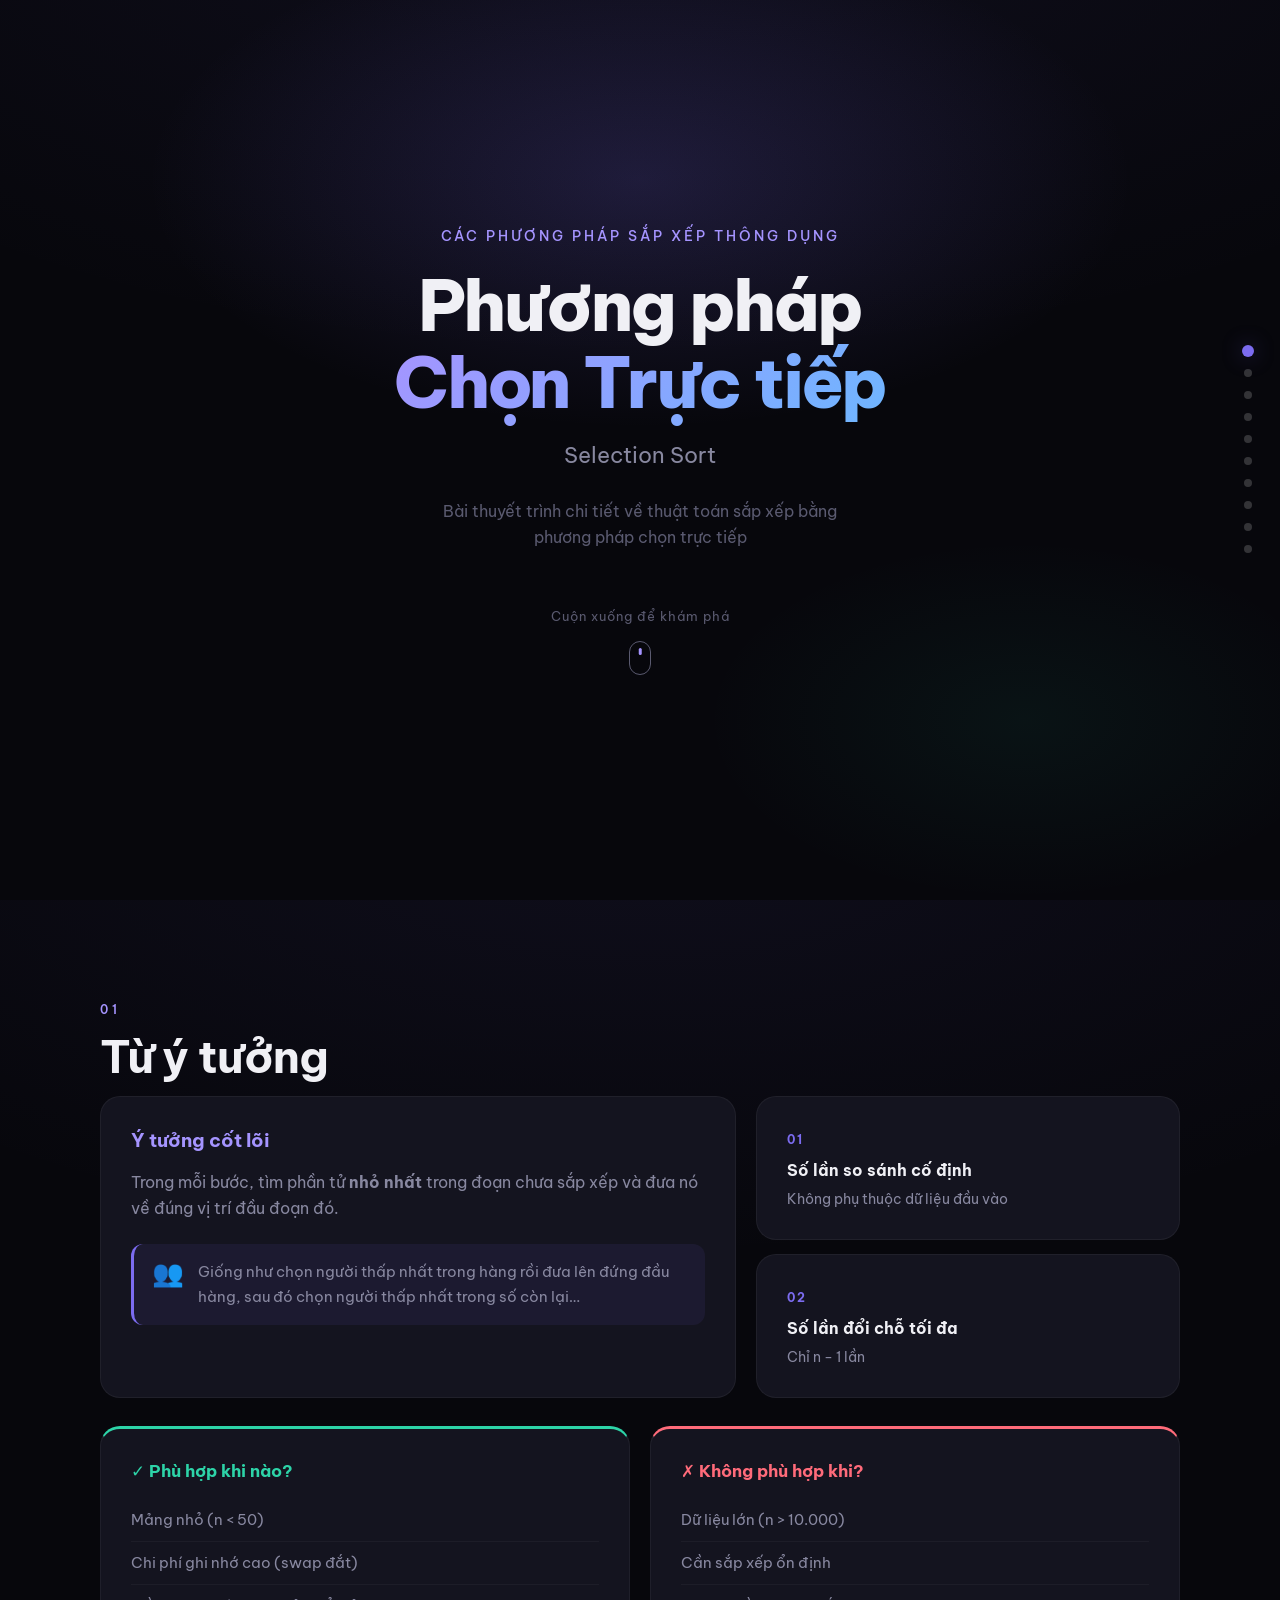
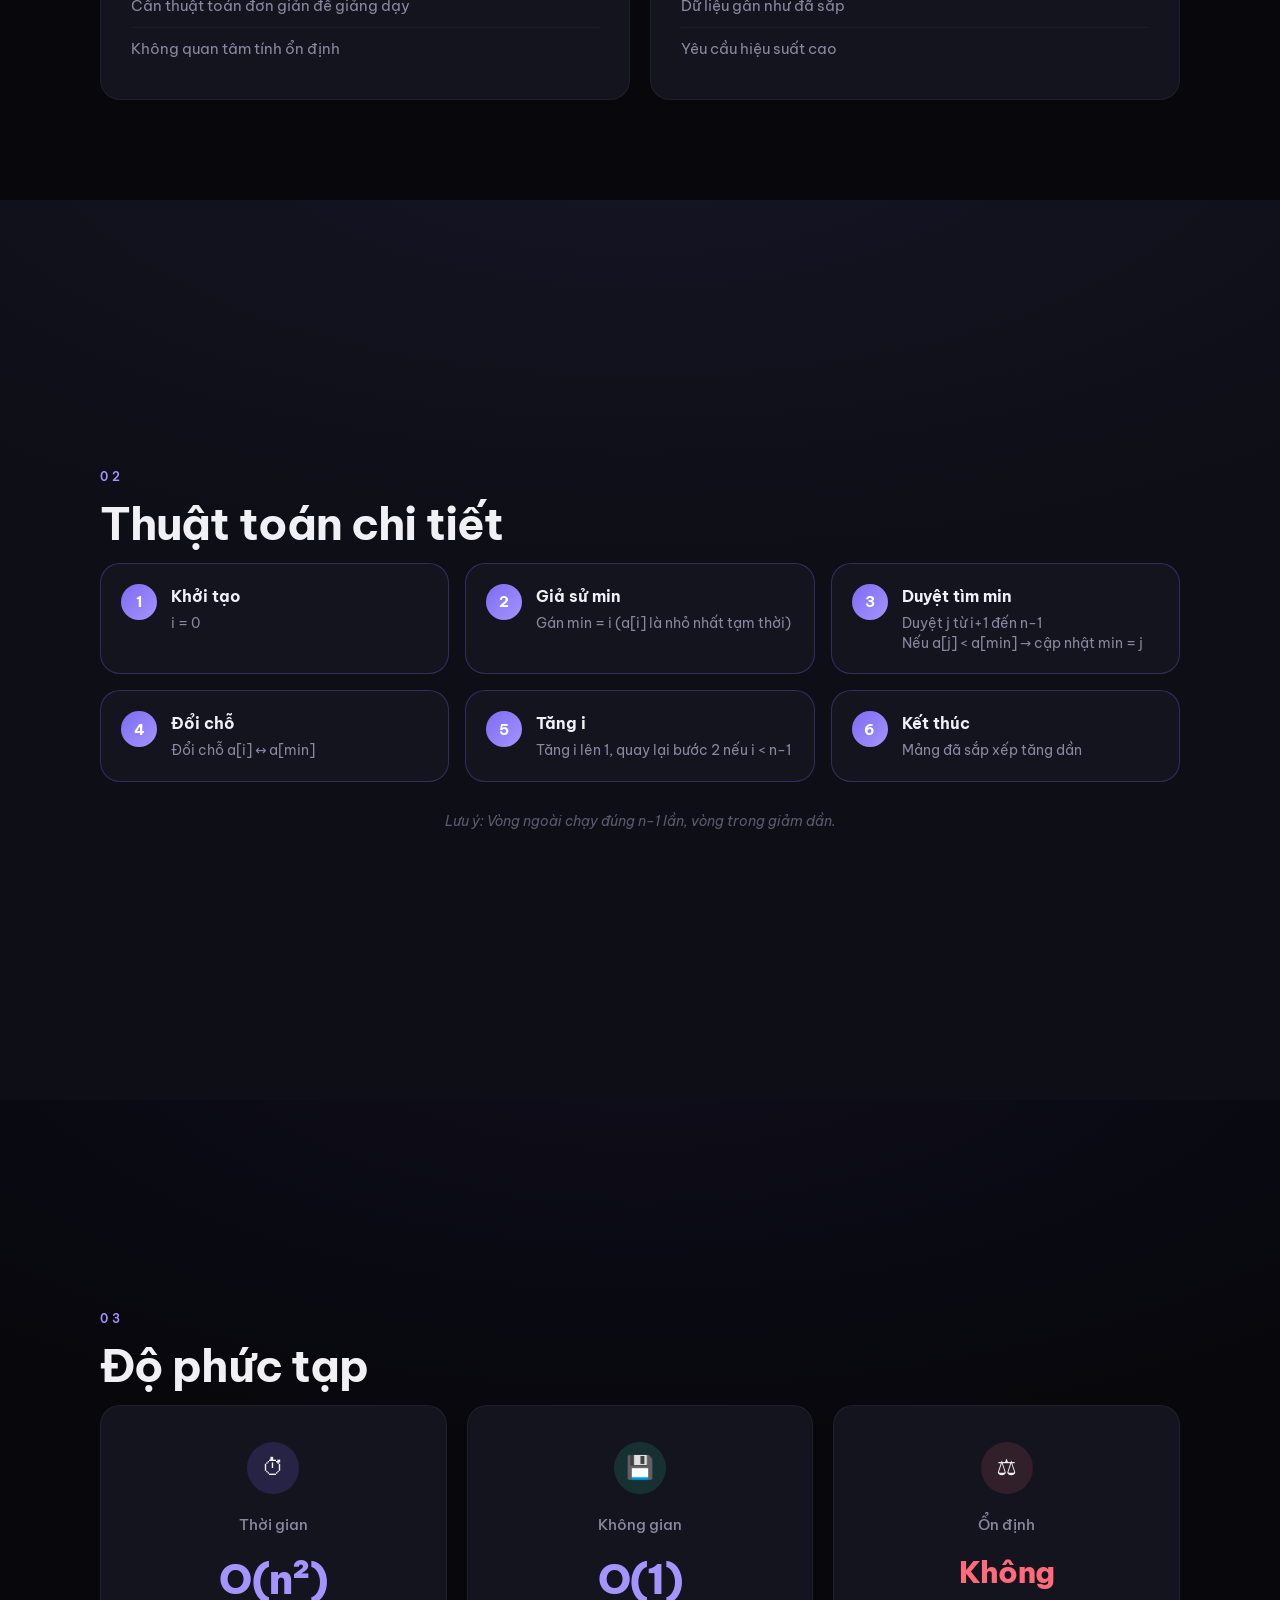
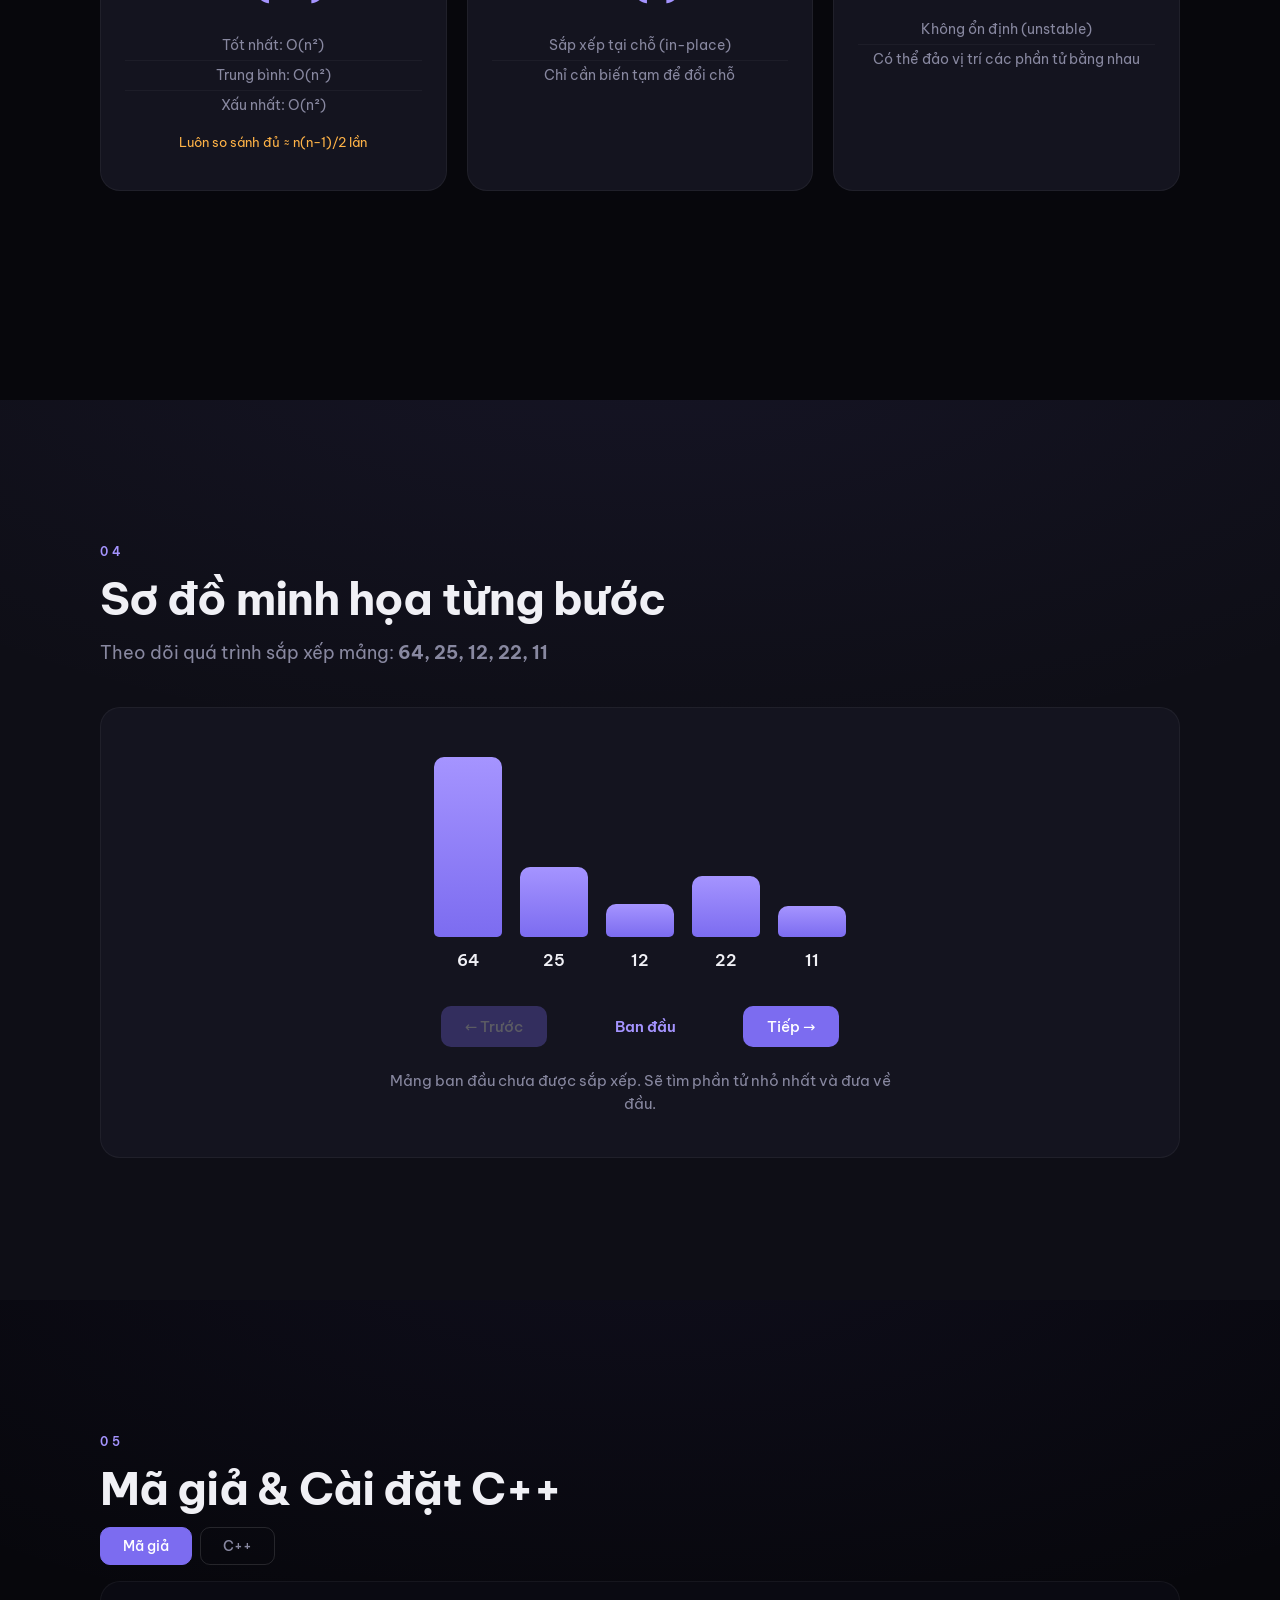
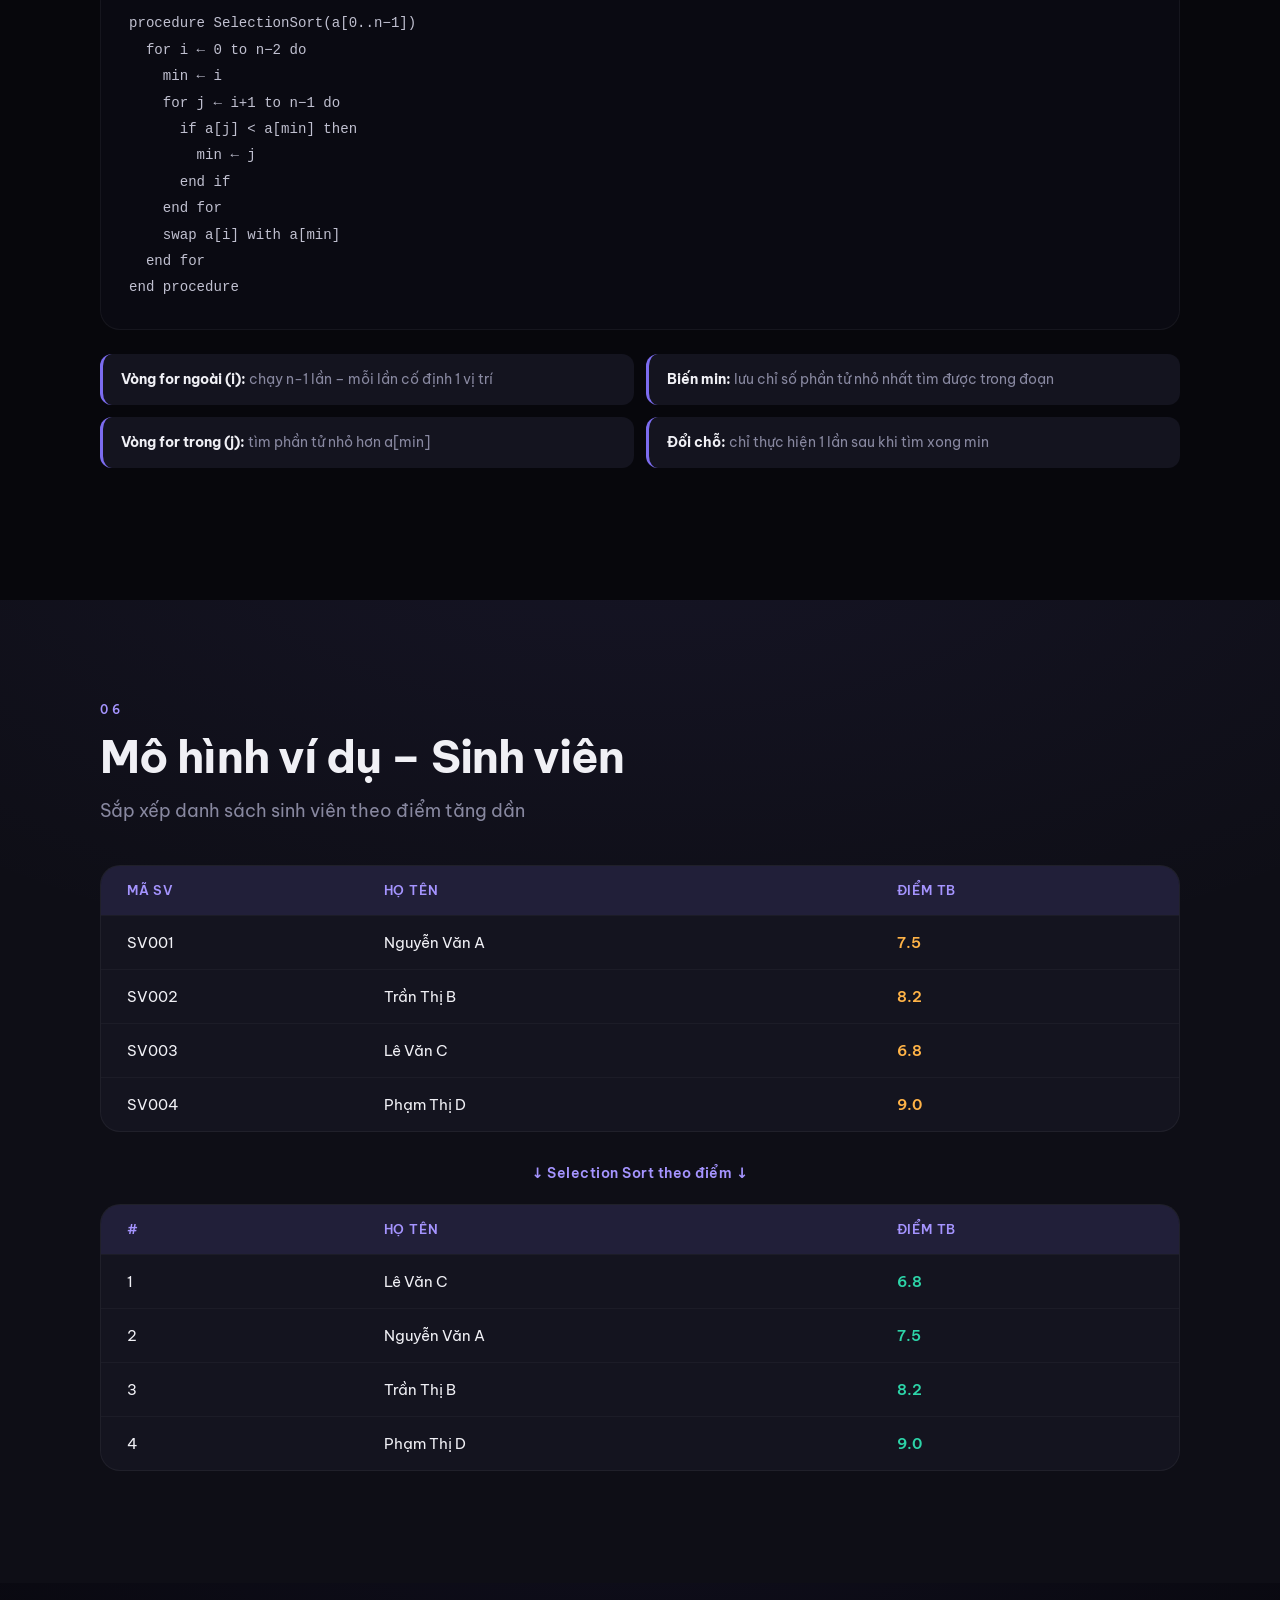
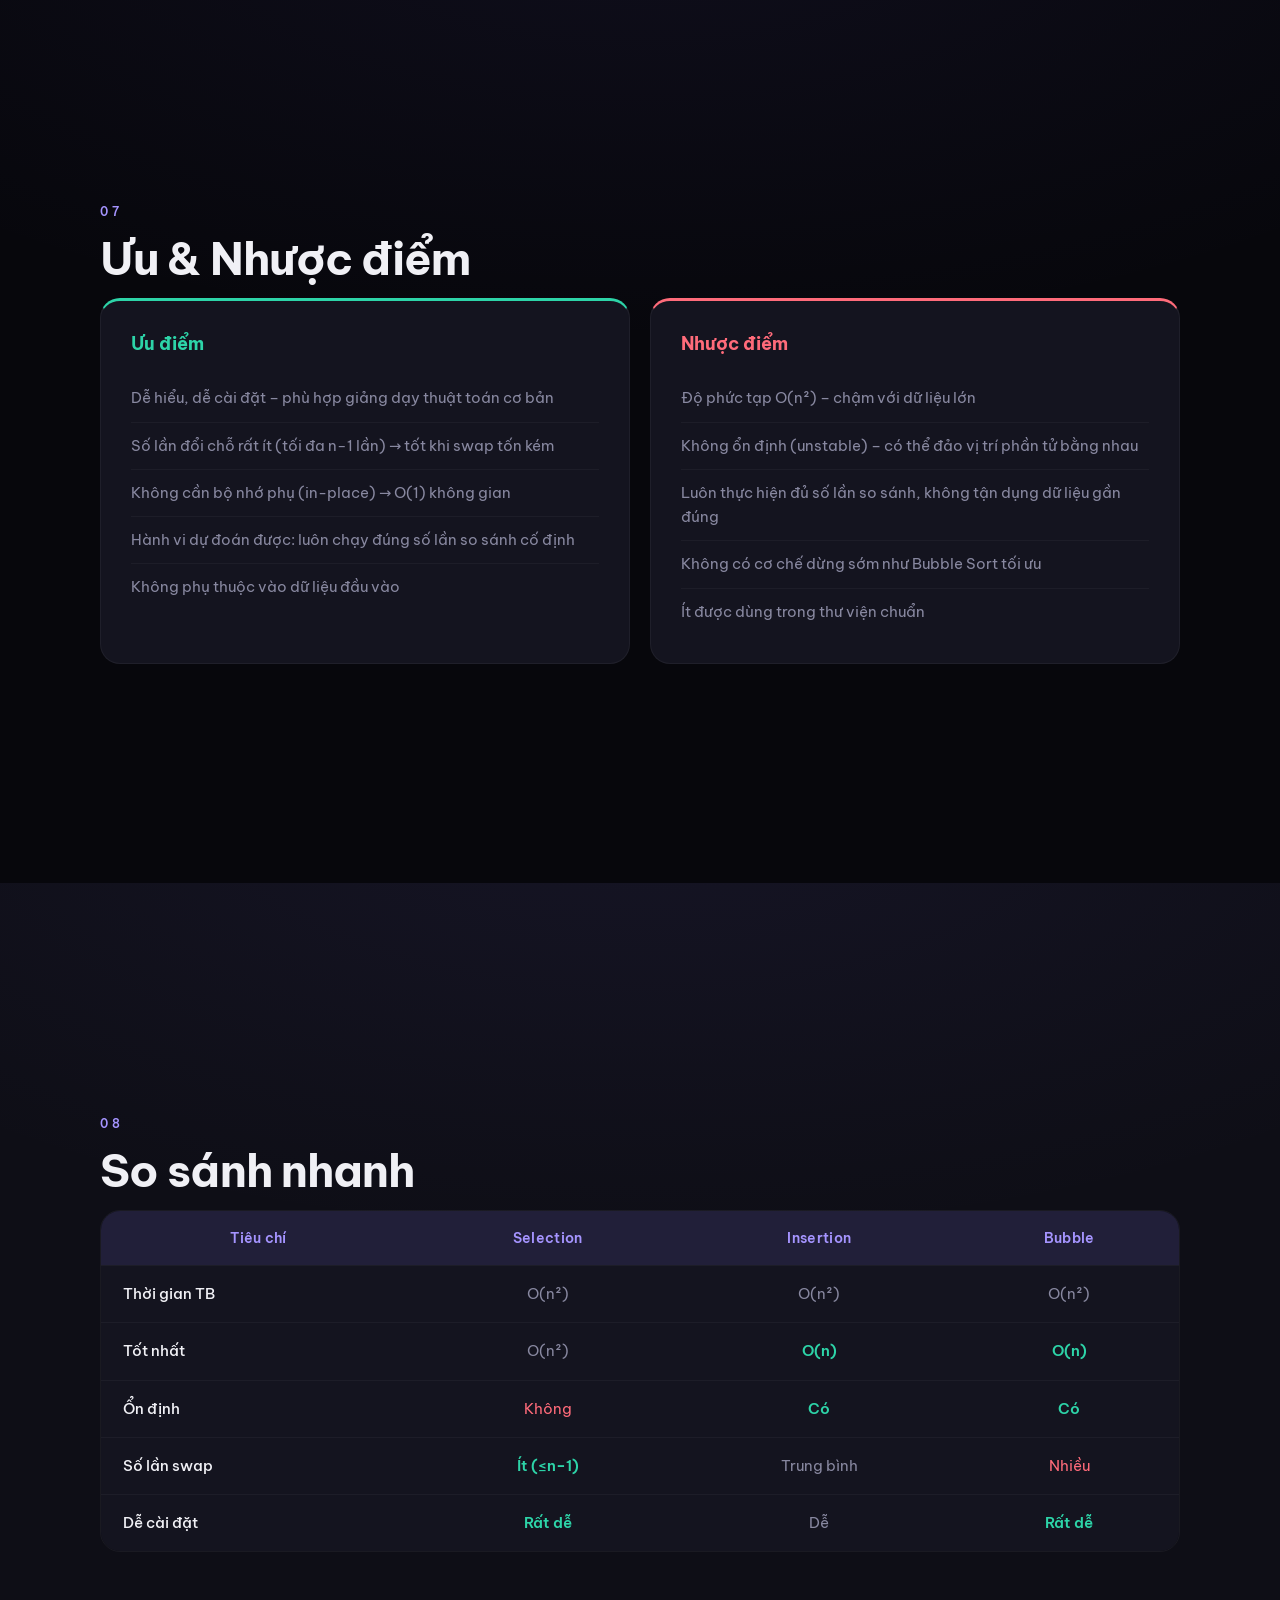
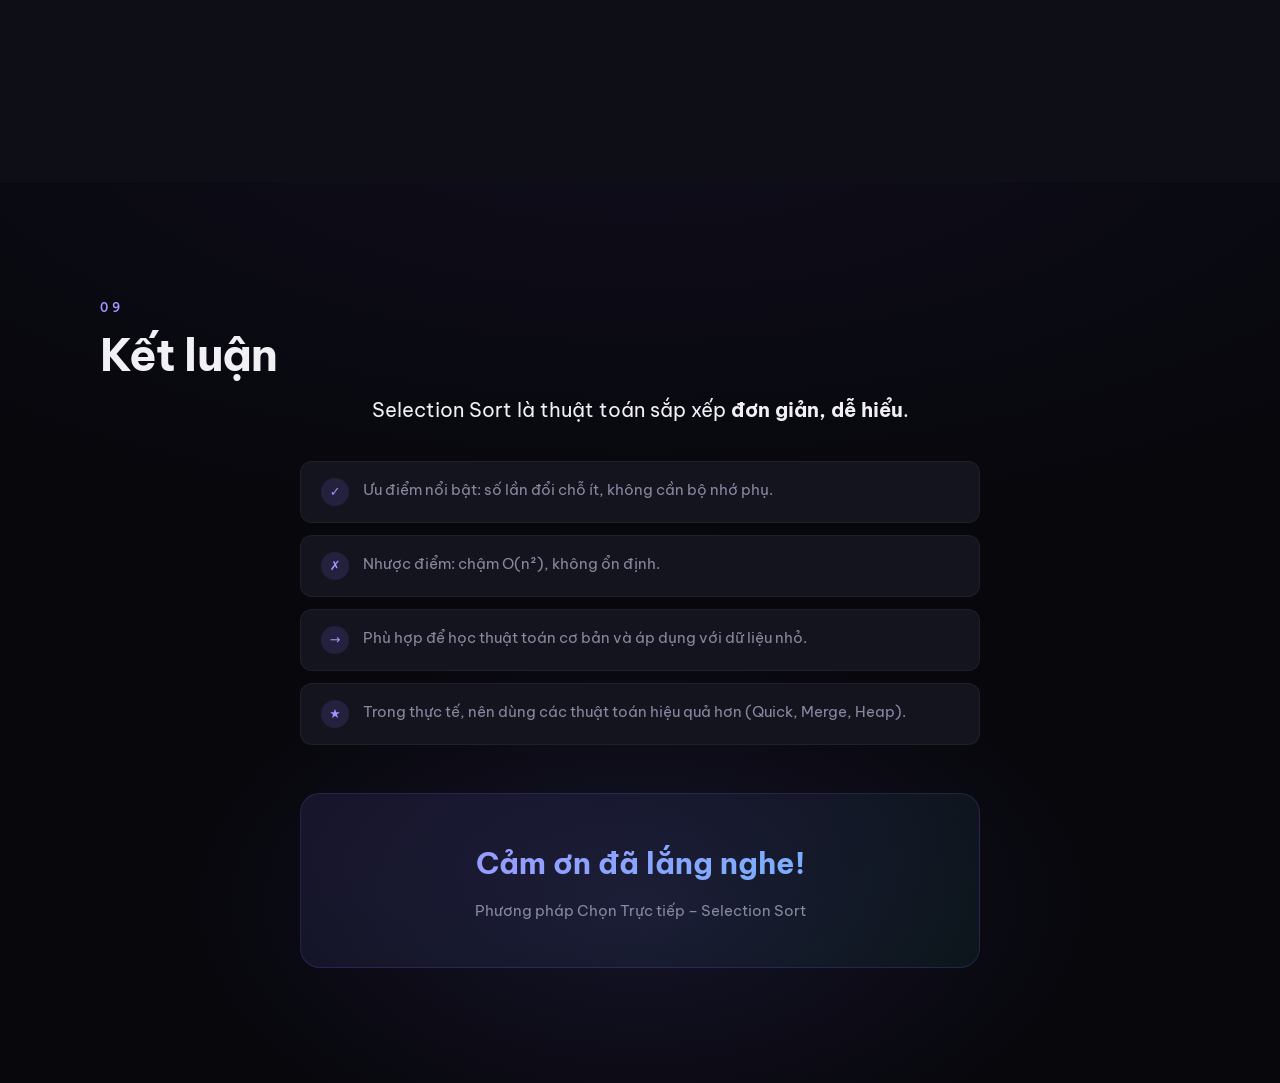
==== index.html @ 924c2cbd "Add files via upload" ====
<!DOCTYPE html>
<html lang="vi">
<head>
  <meta charset="UTF-8" />
  <meta name="viewport" content="width=device-width, initial-scale=1.0" />
  <title>Phương pháp Chọn Trực tiếp – Selection Sort</title>
  <link rel="preconnect" href="https://fonts.googleapis.com">
  <link rel="preconnect" href="https://fonts.gstatic.com" crossorigin>
  <link href="https://fonts.googleapis.com/css2?family=Be+Vietnam+Pro:wght@300;400;500;600;700;800&display=swap" rel="stylesheet">
  <link rel="stylesheet" href="style.css" />
</head>
<body>
  <!-- Progress bar -->
  <div class="progress-bar" id="progressBar"></div>

  <!-- Navigation dots -->
  <nav class="nav-dots" id="navDots">
    <a href="#hero" data-section="0" data-label="Trang chủ" class="active"></a>
    <a href="#idea" data-section="1" data-label="Ý tưởng"></a>
    <a href="#algo" data-section="2" data-label="Thuật toán"></a>
    <a href="#complexity" data-section="3" data-label="Độ phức tạp"></a>
    <a href="#visual" data-section="4" data-label="Minh họa"></a>
    <a href="#code" data-section="5" data-label="Mã nguồn"></a>
    <a href="#example" data-section="6" data-label="Ví dụ"></a>
    <a href="#proscons" data-section="7" data-label="Ưu nhược"></a>
    <a href="#compare" data-section="8" data-label="So sánh"></a>
    <a href="#conclusion" data-section="9" data-label="Kết luận"></a>
  </nav>

  <!-- ========== HERO ========== -->
  <section class="section hero" id="hero">
    <div class="hero-bg"></div>
    <div class="hero-content">
      <p class="eyebrow">Các phương pháp sắp xếp thông dụng</p>
      <h1>Phương pháp<br><span class="highlight">Chọn Trực tiếp</span></h1>
      <p class="subtitle">Selection Sort</p>
      <p class="hero-desc">Bài thuyết trình chi tiết về thuật toán sắp xếp bằng phương pháp chọn trực tiếp</p>
      <div class="scroll-hint">
        <span>Cuộn xuống để khám phá</span>
        <div class="mouse"></div>
      </div>
    </div>
  </section>

  <!-- ========== 1. TỪ Ý TƯỞNG ========== -->
  <section class="section" id="idea">
    <div class="container">
      <div class="section-label">01</div>
      <h2>Từ ý tưởng</h2>
      <div class="two-col">
        <div class="card main-idea">
          <h3>Ý tưởng cốt lõi</h3>
          <p>Trong mỗi bước, tìm phần tử <strong>nhỏ nhất</strong> trong đoạn chưa sắp xếp và đưa nó về đúng vị trí đầu đoạn đó.</p>
          <div class="analogy">
            <div class="analogy-icon">👥</div>
            <p>Giống như chọn người thấp nhất trong hàng rồi đưa lên đứng đầu hàng, sau đó chọn người thấp nhất trong số còn lại…</p>
          </div>
        </div>
        <div class="card-stack">
          <div class="card feature">
            <span class="num">01</span>
            <h4>Số lần so sánh cố định</h4>
            <p>Không phụ thuộc dữ liệu đầu vào</p>
          </div>
          <div class="card feature">
            <span class="num">02</span>
            <h4>Số lần đổi chỗ tối đa</h4>
            <p>Chỉ n − 1 lần</p>
          </div>
        </div>
      </div>

      <div class="suitable-grid">
        <div class="card good">
          <h4>✓ Phù hợp khi nào?</h4>
          <ul>
            <li>Mảng nhỏ (n &lt; 50)</li>
            <li>Chi phí ghi nhớ cao (swap đắt)</li>
            <li>Cần thuật toán đơn giản để giảng dạy</li>
            <li>Không quan tâm tính ổn định</li>
          </ul>
        </div>
        <div class="card bad">
          <h4>✗ Không phù hợp khi?</h4>
          <ul>
            <li>Dữ liệu lớn (n &gt; 10.000)</li>
            <li>Cần sắp xếp ổn định</li>
            <li>Dữ liệu gần như đã sắp</li>
            <li>Yêu cầu hiệu suất cao</li>
          </ul>
        </div>
      </div>
    </div>
  </section>

  <!-- ========== 2. THUẬT TOÁN ========== -->
  <section class="section dark" id="algo">
    <div class="container">
      <div class="section-label">02</div>
      <h2>Thuật toán chi tiết</h2>
      <div class="steps">
        <div class="step" data-step="1">
          <div class="step-num">1</div>
          <div class="step-content">
            <h4>Khởi tạo</h4>
            <p>i = 0</p>
          </div>
        </div>
        <div class="step" data-step="2">
          <div class="step-num">2</div>
          <div class="step-content">
            <h4>Giả sử min</h4>
            <p>Gán min = i (a[i] là nhỏ nhất tạm thời)</p>
          </div>
        </div>
        <div class="step" data-step="3">
          <div class="step-num">3</div>
          <div class="step-content">
            <h4>Duyệt tìm min</h4>
            <p>Duyệt j từ i+1 đến n−1<br>Nếu a[j] &lt; a[min] → cập nhật min = j</p>
          </div>
        </div>
        <div class="step" data-step="4">
          <div class="step-num">4</div>
          <div class="step-content">
            <h4>Đổi chỗ</h4>
            <p>Đổi chỗ a[i] ↔ a[min]</p>
          </div>
        </div>
        <div class="step" data-step="5">
          <div class="step-num">5</div>
          <div class="step-content">
            <h4>Tăng i</h4>
            <p>Tăng i lên 1, quay lại bước 2 nếu i &lt; n−1</p>
          </div>
        </div>
        <div class="step" data-step="6">
          <div class="step-num">6</div>
          <div class="step-content">
            <h4>Kết thúc</h4>
            <p>Mảng đã sắp xếp tăng dần</p>
          </div>
        </div>
      </div>
      <p class="note">Lưu ý: Vòng ngoài chạy đúng n−1 lần, vòng trong giảm dần.</p>
    </div>
  </section>

  <!-- ========== 3. ĐỘ PHỨC TẠP ========== -->
  <section class="section" id="complexity">
    <div class="container">
      <div class="section-label">03</div>
      <h2>Độ phức tạp</h2>
      <div class="complexity-grid">
        <div class="card complex-card">
          <div class="icon-circle time">⏱</div>
          <h3>Thời gian</h3>
          <div class="big-o">O(n²)</div>
          <ul>
            <li>Tốt nhất: O(n²)</li>
            <li>Trung bình: O(n²)</li>
            <li>Xấu nhất: O(n²)</li>
          </ul>
          <p class="hint">Luôn so sánh đủ ≈ n(n−1)/2 lần</p>
        </div>
        <div class="card complex-card">
          <div class="icon-circle space">💾</div>
          <h3>Không gian</h3>
          <div class="big-o">O(1)</div>
          <ul>
            <li>Sắp xếp tại chỗ (in-place)</li>
            <li>Chỉ cần biến tạm để đổi chỗ</li>
          </ul>
        </div>
        <div class="card complex-card">
          <div class="icon-circle stable">⚖</div>
          <h3>Ổn định</h3>
          <div class="big-o unstable">Không</div>
          <ul>
            <li>Không ổn định (unstable)</li>
            <li>Có thể đảo vị trí các phần tử bằng nhau</li>
          </ul>
        </div>
      </div>
    </div>
  </section>

  <!-- ========== 4. MINH HỌA ========== -->
  <section class="section dark" id="visual">
    <div class="container">
      <div class="section-label">04</div>
      <h2>Sơ đồ minh họa từng bước</h2>
      <p class="section-desc">Theo dõi quá trình sắp xếp mảng: <strong>64, 25, 12, 22, 11</strong></p>

      <div class="visualizer">
        <div class="array-state" id="arrayState">
          <div class="bar-wrapper" data-value="64"><div class="bar" style="height:90%"></div><span>64</span></div>
          <div class="bar-wrapper" data-value="25"><div class="bar" style="height:40%"></div><span>25</span></div>
          <div class="bar-wrapper" data-value="12"><div class="bar" style="height:20%"></div><span>12</span></div>
          <div class="bar-wrapper" data-value="22"><div class="bar" style="height:35%"></div><span>22</span></div>
          <div class="bar-wrapper" data-value="11"><div class="bar" style="height:18%"></div><span>11</span></div>
        </div>
        <div class="visual-controls">
          <button id="prevStep" class="btn">← Trước</button>
          <span class="step-label" id="stepLabel">Ban đầu</span>
          <button id="nextStep" class="btn">Tiếp →</button>
        </div>
        <div class="step-explanation" id="stepExplanation">
          Mảng ban đầu chưa được sắp xếp. Sẽ tìm phần tử nhỏ nhất và đưa về đầu.
        </div>
      </div>
    </div>
  </section>

  <!-- ========== 5. MÃ GIẢ & CODE ========== -->
  <section class="section" id="code">
    <div class="container">
      <div class="section-label">05</div>
      <h2>Mã giả & Cài đặt C++</h2>
      <div class="code-tabs">
        <button class="tab active" data-tab="pseudo">Mã giả</button>
        <button class="tab" data-tab="cpp">C++</button>
      </div>
      <div class="code-panel active" id="pseudo">
<pre><code>procedure SelectionSort(a[0..n−1])
  for i ← 0 to n−2 do
    min ← i
    for j ← i+1 to n−1 do
      if a[j] &lt; a[min] then
        min ← j
      end if
    end for
    swap a[i] with a[min]
  end for
end procedure</code></pre>
      </div>
      <div class="code-panel" id="cpp">
<pre><code>void selectionSort(int a[], int n) {
  for (int i = 0; i &lt; n - 1; i++) {
    int min = i;
    for (int j = i + 1; j &lt; n; j++) {
      if (a[j] &lt; a[min])
        min = j;
    }
    // Đổi chỗ a[i] và a[min]
    int temp = a[i];
    a[i] = a[min];
    a[min] = temp;
  }
}</code></pre>
      </div>
      <div class="code-notes">
        <div class="note-item"><strong>Vòng for ngoài (i):</strong> chạy n−1 lần – mỗi lần cố định 1 vị trí</div>
        <div class="note-item"><strong>Biến min:</strong> lưu chỉ số phần tử nhỏ nhất tìm được trong đoạn</div>
        <div class="note-item"><strong>Vòng for trong (j):</strong> tìm phần tử nhỏ hơn a[min]</div>
        <div class="note-item"><strong>Đổi chỗ:</strong> chỉ thực hiện 1 lần sau khi tìm xong min</div>
      </div>
    </div>
  </section>

  <!-- ========== 6. VÍ DỤ SINH VIÊN ========== -->
  <section class="section dark" id="example">
    <div class="container">
      <div class="section-label">06</div>
      <h2>Mô hình ví dụ – Sinh viên</h2>
      <p class="section-desc">Sắp xếp danh sách sinh viên theo điểm tăng dần</p>

      <div class="student-table">
        <div class="table-header">
          <span>Mã SV</span>
          <span>Họ tên</span>
          <span>Điểm TB</span>
        </div>
        <div class="table-row before">
          <span>SV001</span>
          <span>Nguyễn Văn A</span>
          <span class="score">7.5</span>
        </div>
        <div class="table-row before">
          <span>SV002</span>
          <span>Trần Thị B</span>
          <span class="score">8.2</span>
        </div>
        <div class="table-row before">
          <span>SV003</span>
          <span>Lê Văn C</span>
          <span class="score">6.8</span>
        </div>
        <div class="table-row before">
          <span>SV004</span>
          <span>Phạm Thị D</span>
          <span class="score">9.0</span>
        </div>
      </div>

      <div class="arrow-down">↓ Selection Sort theo điểm ↓</div>

      <div class="student-table sorted">
        <div class="table-header">
          <span>#</span>
          <span>Họ tên</span>
          <span>Điểm TB</span>
        </div>
        <div class="table-row after">
          <span>1</span>
          <span>Lê Văn C</span>
          <span class="score">6.8</span>
        </div>
        <div class="table-row after">
          <span>2</span>
          <span>Nguyễn Văn A</span>
          <span class="score">7.5</span>
        </div>
        <div class="table-row after">
          <span>3</span>
          <span>Trần Thị B</span>
          <span class="score">8.2</span>
        </div>
        <div class="table-row after">
          <span>4</span>
          <span>Phạm Thị D</span>
          <span class="score">9.0</span>
        </div>
      </div>
    </div>
  </section>

  <!-- ========== 7. ƯU & NHƯỢC ========== -->
  <section class="section" id="proscons">
    <div class="container">
      <div class="section-label">07</div>
      <h2>Ưu & Nhược điểm</h2>
      <div class="pros-cons">
        <div class="card pros">
          <h3>Ưu điểm</h3>
          <ul>
            <li>Dễ hiểu, dễ cài đặt – phù hợp giảng dạy thuật toán cơ bản</li>
            <li>Số lần đổi chỗ rất ít (tối đa n−1 lần) → tốt khi swap tốn kém</li>
            <li>Không cần bộ nhớ phụ (in-place) → O(1) không gian</li>
            <li>Hành vi dự đoán được: luôn chạy đúng số lần so sánh cố định</li>
            <li>Không phụ thuộc vào dữ liệu đầu vào</li>
          </ul>
        </div>
        <div class="card cons">
          <h3>Nhược điểm</h3>
          <ul>
            <li>Độ phức tạp O(n²) – chậm với dữ liệu lớn</li>
            <li>Không ổn định (unstable) – có thể đảo vị trí phần tử bằng nhau</li>
            <li>Luôn thực hiện đủ số lần so sánh, không tận dụng dữ liệu gần đúng</li>
            <li>Không có cơ chế dừng sớm như Bubble Sort tối ưu</li>
            <li>Ít được dùng trong thư viện chuẩn</li>
          </ul>
        </div>
      </div>
    </div>
  </section>

  <!-- ========== 8. SO SÁNH ========== -->
  <section class="section dark" id="compare">
    <div class="container">
      <div class="section-label">08</div>
      <h2>So sánh nhanh</h2>
      <div class="compare-table-wrapper">
        <table class="compare-table">
          <thead>
            <tr>
              <th>Tiêu chí</th>
              <th>Selection</th>
              <th>Insertion</th>
              <th>Bubble</th>
            </tr>
          </thead>
          <tbody>
            <tr>
              <td>Thời gian TB</td>
              <td>O(n²)</td>
              <td>O(n²)</td>
              <td>O(n²)</td>
            </tr>
            <tr>
              <td>Tốt nhất</td>
              <td>O(n²)</td>
              <td class="good-cell">O(n)</td>
              <td class="good-cell">O(n)</td>
            </tr>
            <tr>
              <td>Ổn định</td>
              <td class="bad-cell">Không</td>
              <td class="good-cell">Có</td>
              <td class="good-cell">Có</td>
            </tr>
            <tr>
              <td>Số lần swap</td>
              <td class="good-cell">Ít (≤n−1)</td>
              <td>Trung bình</td>
              <td class="bad-cell">Nhiều</td>
            </tr>
            <tr>
              <td>Dễ cài đặt</td>
              <td class="good-cell">Rất dễ</td>
              <td>Dễ</td>
              <td class="good-cell">Rất dễ</td>
            </tr>
          </tbody>
        </table>
      </div>
    </div>
  </section>

  <!-- ========== 9. KẾT LUẬN ========== -->
  <section class="section conclusion" id="conclusion">
    <div class="container">
      <div class="section-label">09</div>
      <h2>Kết luận</h2>
      <div class="conclusion-content">
        <p class="lead">Selection Sort là thuật toán sắp xếp <strong>đơn giản, dễ hiểu</strong>.</p>
        <div class="conclusion-points">
          <div class="point">
            <span class="icon">✓</span>
            <p>Ưu điểm nổi bật: số lần đổi chỗ ít, không cần bộ nhớ phụ.</p>
          </div>
          <div class="point">
            <span class="icon">✗</span>
            <p>Nhược điểm: chậm O(n²), không ổn định.</p>
          </div>
          <div class="point">
            <span class="icon">→</span>
            <p>Phù hợp để học thuật toán cơ bản và áp dụng với dữ liệu nhỏ.</p>
          </div>
          <div class="point">
            <span class="icon">★</span>
            <p>Trong thực tế, nên dùng các thuật toán hiệu quả hơn (Quick, Merge, Heap).</p>
          </div>
        </div>
        <div class="thank-you">
          <h3>Cảm ơn đã lắng nghe!</h3>
          <p>Phương pháp Chọn Trực tiếp – Selection Sort</p>
        </div>
      </div>
    </div>
  </section>

  <script src="script.js"></script>
</body>
</html>
---- style.css ----
/* ===== RESET & BASE ===== */
*, *::before, *::after {
  margin: 0;
  padding: 0;
  box-sizing: border-box;
}

:root {
  --bg: #07070c;
  --bg-elevated: #0e0e16;
  --bg-card: #14141f;
  --bg-card-hover: #1a1a28;
  --text: #f0f0f5;
  --text-muted: #8888a0;
  --text-dim: #5a5a70;
  --accent: #7c6cf0;
  --accent-soft: #a594ff;
  --accent-glow: rgba(124, 108, 240, 0.35);
  --green: #2dd4a8;
  --green-soft: rgba(45, 212, 168, 0.15);
  --red: #ff6b7a;
  --red-soft: rgba(255, 107, 122, 0.12);
  --orange: #ffb347;
  --blue: #6eb6ff;
  --font: 'Be Vietnam Pro', system-ui, -apple-system, sans-serif;
  --radius: 20px;
  --radius-sm: 12px;
  --shadow: 0 20px 60px rgba(0,0,0,0.5);
  --transition: 0.5s cubic-bezier(0.22, 1, 0.36, 1);
}

html {
  scroll-behavior: smooth;
  font-size: 16px;
}

body {
  font-family: var(--font);
  background: var(--bg);
  color: var(--text);
  line-height: 1.65;
  overflow-x: hidden;
  -webkit-font-smoothing: antialiased;
}

/* ===== PROGRESS ===== */
.progress-bar {
  position: fixed;
  top: 0;
  left: 0;
  height: 3px;
  background: linear-gradient(90deg, var(--accent), var(--blue));
  width: 0%;
  z-index: 1000;
  transition: width 0.08s linear;
}

/* ===== NAV DOTS ===== */
.nav-dots {
  position: fixed;
  right: 28px;
  top: 50%;
  transform: translateY(-50%);
  display: flex;
  flex-direction: column;
  gap: 14px;
  z-index: 900;
}

.nav-dots a {
  width: 8px;
  height: 8px;
  border-radius: 50%;
  background: rgba(255,255,255,0.18);
  transition: all 0.35s ease;
  display: block;
  position: relative;
}

.nav-dots a::after {
  content: attr(data-label);
  position: absolute;
  right: 18px;
  top: 50%;
  transform: translateY(-50%);
  font-size: 0.7rem;
  color: var(--text-muted);
  white-space: nowrap;
  opacity: 0;
  pointer-events: none;
  transition: opacity 0.25s;
}

.nav-dots a:hover::after {
  opacity: 1;
}

.nav-dots a.active {
  background: var(--accent);
  box-shadow: 0 0 14px var(--accent-glow);
  transform: scale(1.5);
}

/* ===== SECTIONS ===== */
.section {
  min-height: 100vh;
  padding: 100px 32px;
  display: flex;
  align-items: center;
  position: relative;
  overflow: hidden;
}

.section::before {
  content: '';
  position: absolute;
  inset: 0;
  background: radial-gradient(ellipse 80% 50% at 50% -10%, rgba(124,108,240,0.07), transparent);
  pointer-events: none;
}

.section.dark {
  background: var(--bg-elevated);
}

.container {
  max-width: 1080px;
  margin: 0 auto;
  width: 100%;
  position: relative;
  z-index: 1;
}

.section-label {
  font-size: 0.75rem;
  font-weight: 600;
  color: var(--accent-soft);
  letter-spacing: 4px;
  text-transform: uppercase;
  margin-bottom: 10px;
}

h2 {
  font-size: clamp(1.9rem, 4.5vw, 2.8rem);
  font-weight: 700;
  margin-bottom: 12px;
  line-height: 1.2;
  letter-spacing: -0.02em;
}

.section-desc {
  color: var(--text-muted);
  margin-bottom: 40px;
  font-size: 1.1rem;
  max-width: 560px;
}

/* ===== HERO ===== */
.hero {
  text-align: center;
  justify-content: center;
  min-height: 100vh;
  background:
    radial-gradient(ellipse 70% 50% at 50% 20%, rgba(124,108,240,0.18) 0%, transparent 55%),
    radial-gradient(ellipse 50% 40% at 80% 80%, rgba(45,212,168,0.06) 0%, transparent 50%);
}

.hero-content {
  position: relative;
  z-index: 1;
}

.eyebrow {
  font-size: 0.85rem;
  color: var(--accent-soft);
  letter-spacing: 3px;
  text-transform: uppercase;
  margin-bottom: 20px;
  font-weight: 500;
  opacity: 0;
  animation: fadeUp 0.8s 0.2s forwards;
}

.hero h1 {
  font-size: clamp(2.6rem, 7vw, 4.4rem);
  font-weight: 800;
  line-height: 1.1;
  margin-bottom: 16px;
  letter-spacing: -0.03em;
  opacity: 0;
  animation: fadeUp 0.8s 0.35s forwards;
}

.highlight {
  background: linear-gradient(135deg, var(--accent-soft) 0%, var(--blue) 100%);
  -webkit-background-clip: text;
  -webkit-text-fill-color: transparent;
  background-clip: text;
}

.subtitle {
  font-size: 1.35rem;
  color: var(--text-muted);
  font-weight: 400;
  margin-bottom: 24px;
  opacity: 0;
  animation: fadeUp 0.8s 0.5s forwards;
}

.hero-desc {
  color: var(--text-dim);
  max-width: 440px;
  margin: 0 auto 56px;
  font-size: 1rem;
  opacity: 0;
  animation: fadeUp 0.8s 0.65s forwards;
}

.scroll-hint {
  display: flex;
  flex-direction: column;
  align-items: center;
  gap: 14px;
  color: var(--text-dim);
  font-size: 0.8rem;
  letter-spacing: 1px;
  opacity: 0;
  animation: fadeUp 0.8s 0.9s forwards, float 3s 1.5s ease-in-out infinite;
}

.mouse {
  width: 22px;
  height: 34px;
  border: 1.5px solid var(--text-dim);
  border-radius: 11px;
  position: relative;
}

.mouse::after {
  content: '';
  position: absolute;
  top: 6px;
  left: 50%;
  transform: translateX(-50%);
  width: 2.5px;
  height: 7px;
  background: var(--accent-soft);
  border-radius: 2px;
  animation: scroll-wheel 1.6s infinite;
}

@keyframes fadeUp {
  from { opacity: 0; transform: translateY(24px); }
  to { opacity: 1; transform: translateY(0); }
}

@keyframes float {
  0%, 100% { transform: translateY(0); }
  50% { transform: translateY(6px); }
}

@keyframes scroll-wheel {
  0% { opacity: 1; top: 6px; }
  100% { opacity: 0; top: 16px; }
}

/* ===== CARDS ===== */
.card {
  background: var(--bg-card);
  border-radius: var(--radius);
  padding: 28px 30px;
  border: 1px solid rgba(255,255,255,0.05);
  transition: transform var(--transition), background 0.3s, box-shadow 0.3s;
}

.card:hover {
  background: var(--bg-card-hover);
  transform: translateY(-3px);
  box-shadow: var(--shadow);
}

.two-col {
  display: grid;
  grid-template-columns: 1.5fr 1fr;
  gap: 20px;
  margin-bottom: 28px;
}

@media (max-width: 800px) {
  .two-col { grid-template-columns: 1fr; }
  .nav-dots { display: none; }
  .section { padding: 80px 20px; }
}

.main-idea h3 {
  font-size: 1.2rem;
  margin-bottom: 12px;
  color: var(--accent-soft);
}

.main-idea > p {
  color: var(--text-muted);
  margin-bottom: 22px;
  font-size: 1.02rem;
}

.analogy {
  display: flex;
  gap: 14px;
  align-items: flex-start;
  background: rgba(124,108,240,0.08);
  padding: 16px 18px;
  border-radius: var(--radius-sm);
  border-left: 3px solid var(--accent);
}

.analogy-icon {
  font-size: 1.6rem;
  flex-shrink: 0;
  line-height: 1;
}

.analogy p {
  margin: 0;
  font-size: 0.92rem;
  color: var(--text-muted);
}

.card-stack {
  display: flex;
  flex-direction: column;
  gap: 14px;
}

.feature .num {
  font-size: 0.72rem;
  color: var(--accent);
  font-weight: 700;
  letter-spacing: 1.5px;
}

.feature h4 {
  margin: 6px 0 4px;
  font-size: 1rem;
}

.feature p {
  color: var(--text-muted);
  font-size: 0.88rem;
}

/* Suitable */
.suitable-grid {
  display: grid;
  grid-template-columns: 1fr 1fr;
  gap: 20px;
}

@media (max-width: 640px) {
  .suitable-grid { grid-template-columns: 1fr; }
}

.card.good { border-top: 3px solid var(--green); }
.card.bad  { border-top: 3px solid var(--red); }

.card.good h4 { color: var(--green); margin-bottom: 14px; font-size: 1.05rem; }
.card.bad h4  { color: var(--red); margin-bottom: 14px; font-size: 1.05rem; }

.card ul { list-style: none; }

.card ul li {
  padding: 9px 0;
  color: var(--text-muted);
  border-bottom: 1px solid rgba(255,255,255,0.04);
  font-size: 0.92rem;
}

.card ul li:last-child { border-bottom: none; }

/* ===== STEPS ===== */
.steps {
  display: grid;
  grid-template-columns: repeat(3, 1fr);
  gap: 16px;
  margin-bottom: 28px;
}

@media (max-width: 900px) {
  .steps { grid-template-columns: repeat(2, 1fr); }
}
@media (max-width: 560px) {
  .steps { grid-template-columns: 1fr; }
}

.step {
  display: flex;
  gap: 14px;
  background: var(--bg-card);
  border-radius: var(--radius);
  padding: 20px;
  border: 1px solid rgba(255,255,255,0.05);
  transition: all 0.4s ease;
  opacity: 0.65;
}

.step:hover,
.step.visible {
  opacity: 1;
  border-color: rgba(124,108,240,0.3);
}

.step-num {
  width: 36px;
  height: 36px;
  border-radius: 50%;
  background: linear-gradient(135deg, var(--accent), var(--accent-soft));
  display: flex;
  align-items: center;
  justify-content: center;
  font-weight: 700;
  font-size: 0.95rem;
  flex-shrink: 0;
  color: #fff;
}

.step-content h4 {
  font-size: 0.98rem;
  margin-bottom: 3px;
}

.step-content p {
  color: var(--text-muted);
  font-size: 0.85rem;
  line-height: 1.5;
}

.note {
  color: var(--text-dim);
  font-style: italic;
  font-size: 0.88rem;
  text-align: center;
}

/* ===== COMPLEXITY ===== */
.complexity-grid {
  display: grid;
  grid-template-columns: repeat(3, 1fr);
  gap: 20px;
}

@media (max-width: 768px) {
  .complexity-grid { grid-template-columns: 1fr; }
}

.complex-card {
  text-align: center;
  padding: 36px 24px;
}

.icon-circle {
  width: 52px;
  height: 52px;
  border-radius: 50%;
  display: flex;
  align-items: center;
  justify-content: center;
  font-size: 1.4rem;
  margin: 0 auto 18px;
}

.icon-circle.time  { background: rgba(124,108,240,0.18); }
.icon-circle.space { background: var(--green-soft); }
.icon-circle.stable{ background: var(--red-soft); }

.complex-card h3 {
  font-size: 0.95rem;
  margin-bottom: 10px;
  color: var(--text-muted);
  font-weight: 500;
}

.big-o {
  font-size: 2.5rem;
  font-weight: 800;
  color: var(--accent-soft);
  margin-bottom: 18px;
  letter-spacing: -0.02em;
}

.big-o.unstable {
  color: var(--red);
  font-size: 1.9rem;
}

.complex-card ul {
  list-style: none;
  margin-bottom: 12px;
}

.complex-card ul li {
  color: var(--text-muted);
  font-size: 0.88rem;
  padding: 3px 0;
}

.hint {
  font-size: 0.82rem;
  color: var(--orange);
}

/* ===== VISUALIZER ===== */
.visualizer {
  background: var(--bg-card);
  border-radius: var(--radius);
  padding: 36px 32px;
  border: 1px solid rgba(255,255,255,0.05);
}

.array-state {
  display: flex;
  justify-content: center;
  align-items: flex-end;
  gap: 18px;
  height: 230px;
  margin-bottom: 32px;
}

.bar-wrapper {
  display: flex;
  flex-direction: column;
  align-items: center;
  gap: 10px;
  width: 68px;
  transition: transform 0.5s cubic-bezier(0.22, 1, 0.36, 1);
}

.bar-wrapper .bar {
  width: 100%;
  background: linear-gradient(180deg, var(--accent-soft), var(--accent));
  border-radius: 10px 10px 5px 5px;
  transition: height 0.55s cubic-bezier(0.22, 1, 0.36, 1),
              background 0.35s,
              box-shadow 0.35s;
  min-height: 22px;
}

.bar-wrapper span {
  font-weight: 600;
  font-size: 1rem;
  transition: color 0.3s;
}

.bar-wrapper.min .bar {
  background: linear-gradient(180deg, var(--orange), #e07a30);
  box-shadow: 0 0 28px rgba(255,179,71,0.4);
}

.bar-wrapper.min span { color: var(--orange); }

.bar-wrapper.sorted .bar {
  background: linear-gradient(180deg, var(--green), #1db888);
  box-shadow: 0 0 16px rgba(45,212,168,0.25);
}

.bar-wrapper.sorted span { color: var(--green); }

.visual-controls {
  display: flex;
  align-items: center;
  justify-content: center;
  gap: 28px;
  margin-bottom: 22px;
}

.btn {
  background: var(--accent);
  color: #fff;
  border: none;
  padding: 11px 24px;
  border-radius: 10px;
  font-family: var(--font);
  font-weight: 500;
  cursor: pointer;
  transition: all 0.25s;
  font-size: 0.92rem;
}

.btn:hover:not(:disabled) {
  background: var(--accent-soft);
  transform: scale(1.04);
  box-shadow: 0 4px 20px var(--accent-glow);
}

.btn:disabled {
  opacity: 0.3;
  cursor: not-allowed;
}

.step-label {
  font-weight: 600;
  min-width: 140px;
  text-align: center;
  color: var(--accent-soft);
  font-size: 0.95rem;
}

.step-explanation {
  text-align: center;
  color: var(--text-muted);
  font-size: 0.95rem;
  min-height: 52px;
  max-width: 520px;
  margin: 0 auto;
  line-height: 1.55;
}

/* ===== CODE ===== */
.code-tabs {
  display: flex;
  gap: 8px;
  margin-bottom: 16px;
}

.tab {
  background: transparent;
  border: 1px solid rgba(255,255,255,0.12);
  color: var(--text-muted);
  padding: 9px 22px;
  border-radius: 10px;
  font-family: var(--font);
  cursor: pointer;
  transition: all 0.25s;
  font-size: 0.88rem;
  font-weight: 500;
}

.tab.active,
.tab:hover {
  background: var(--accent);
  border-color: var(--accent);
  color: #fff;
}

.code-panel {
  display: none;
  background: #0a0a12;
  border-radius: var(--radius);
  padding: 28px;
  overflow-x: auto;
  border: 1px solid rgba(255,255,255,0.05);
  margin-bottom: 24px;
}

.code-panel.active { display: block; }

.code-panel pre { margin: 0; }

.code-panel code {
  font-family: 'SF Mono', 'Fira Code', 'Cascadia Code', monospace;
  font-size: 0.88rem;
  line-height: 1.75;
  color: #c0c0d0;
}

.code-notes {
  display: grid;
  grid-template-columns: 1fr 1fr;
  gap: 12px;
}

@media (max-width: 640px) {
  .code-notes { grid-template-columns: 1fr; }
}

.note-item {
  background: var(--bg-card);
  padding: 14px 18px;
  border-radius: var(--radius-sm);
  font-size: 0.88rem;
  color: var(--text-muted);
  border-left: 3px solid var(--accent);
}

.note-item strong { color: var(--text); }

/* ===== STUDENT TABLE ===== */
.student-table {
  background: var(--bg-card);
  border-radius: var(--radius);
  overflow: hidden;
  margin-bottom: 12px;
  border: 1px solid rgba(255,255,255,0.05);
}

.table-header,
.table-row {
  display: grid;
  grid-template-columns: 1fr 2fr 1fr;
  padding: 14px 26px;
  align-items: center;
}

.table-header {
  background: rgba(124,108,240,0.12);
  font-weight: 600;
  font-size: 0.8rem;
  color: var(--accent-soft);
  letter-spacing: 0.8px;
  text-transform: uppercase;
}

.table-row {
  border-top: 1px solid rgba(255,255,255,0.035);
  font-size: 0.95rem;
  transition: background 0.2s;
}

.table-row:hover { background: rgba(255,255,255,0.025); }

.score {
  font-weight: 600;
  color: var(--orange);
}

.student-table.sorted .score { color: var(--green); }

.arrow-down {
  text-align: center;
  color: var(--accent-soft);
  font-weight: 600;
  padding: 18px;
  font-size: 0.9rem;
  letter-spacing: 0.5px;
}

/* ===== PROS CONS ===== */
.pros-cons {
  display: grid;
  grid-template-columns: 1fr 1fr;
  gap: 20px;
}

@media (max-width: 768px) {
  .pros-cons { grid-template-columns: 1fr; }
}

.pros { border-top: 3px solid var(--green); }
.cons { border-top: 3px solid var(--red); }

.pros h3 { color: var(--green); margin-bottom: 16px; font-size: 1.15rem; }
.cons h3 { color: var(--red); margin-bottom: 16px; font-size: 1.15rem; }

.pros ul, .cons ul { list-style: none; }

.pros ul li, .cons ul li {
  padding: 11px 0;
  color: var(--text-muted);
  border-bottom: 1px solid rgba(255,255,255,0.04);
  font-size: 0.92rem;
}

.pros ul li:last-child,
.cons ul li:last-child { border-bottom: none; }

/* ===== COMPARE ===== */
.compare-table-wrapper {
  overflow-x: auto;
  border-radius: var(--radius);
  border: 1px solid rgba(255,255,255,0.05);
}

.compare-table {
  width: 100%;
  border-collapse: collapse;
  background: var(--bg-card);
}

.compare-table th,
.compare-table td {
  padding: 16px 22px;
  text-align: center;
  border-bottom: 1px solid rgba(255,255,255,0.04);
}

.compare-table th {
  background: rgba(124,108,240,0.12);
  color: var(--accent-soft);
  font-weight: 600;
  font-size: 0.85rem;
  letter-spacing: 0.3px;
}

.compare-table td:first-child {
  text-align: left;
  font-weight: 500;
  color: var(--text);
}

.compare-table td {
  color: var(--text-muted);
  font-size: 0.92rem;
}

.compare-table tr:last-child td { border-bottom: none; }

.good-cell { color: var(--green) !important; font-weight: 600; }
.bad-cell  { color: var(--red) !important; }

/* ===== CONCLUSION ===== */
.conclusion {
  background:
    radial-gradient(ellipse 60% 50% at 50% 80%, rgba(124,108,240,0.12) 0%, transparent 60%);
}

.conclusion-content {
  max-width: 680px;
  margin: 0 auto;
  text-align: center;
}

.lead {
  font-size: 1.25rem;
  margin-bottom: 36px;
  color: var(--text);
  line-height: 1.55;
}

.conclusion-points {
  display: flex;
  flex-direction: column;
  gap: 12px;
  margin-bottom: 48px;
  text-align: left;
}

.point {
  display: flex;
  gap: 14px;
  align-items: flex-start;
  background: var(--bg-card);
  padding: 16px 20px;
  border-radius: var(--radius-sm);
  border: 1px solid rgba(255,255,255,0.05);
  transition: transform 0.3s;
}

.point:hover { transform: translateX(4px); }

.point .icon {
  width: 28px;
  height: 28px;
  border-radius: 50%;
  background: rgba(124,108,240,0.15);
  display: flex;
  align-items: center;
  justify-content: center;
  font-size: 0.8rem;
  flex-shrink: 0;
  color: var(--accent-soft);
}

.point p {
  color: var(--text-muted);
  font-size: 0.92rem;
}

.thank-you {
  padding: 44px 32px;
  background: linear-gradient(145deg, rgba(124,108,240,0.12), rgba(45,212,168,0.06));
  border-radius: var(--radius);
  border: 1px solid rgba(124,108,240,0.18);
}

.thank-you h3 {
  font-size: 1.9rem;
  margin-bottom: 10px;
  background: linear-gradient(135deg, var(--accent-soft), var(--blue));
  -webkit-background-clip: text;
  -webkit-text-fill-color: transparent;
  background-clip: text;
}

.thank-you p {
  color: var(--text-muted);
  font-size: 0.95rem;
}

/* ===== REVEAL ANIMATIONS ===== */
.reveal {
  opacity: 0;
  transform: translateY(36px);
  transition: opacity 0.7s cubic-bezier(0.22, 1, 0.36, 1),
              transform 0.7s cubic-bezier(0.22, 1, 0.36, 1);
}

.reveal.visible {
  opacity: 1;
  transform: translateY(0);
}

.reveal-delay-1 { transition-delay: 0.08s; }
.reveal-delay-2 { transition-delay: 0.16s; }
.reveal-delay-3 { transition-delay: 0.24s; }
.reveal-delay-4 { transition-delay: 0.32s; }
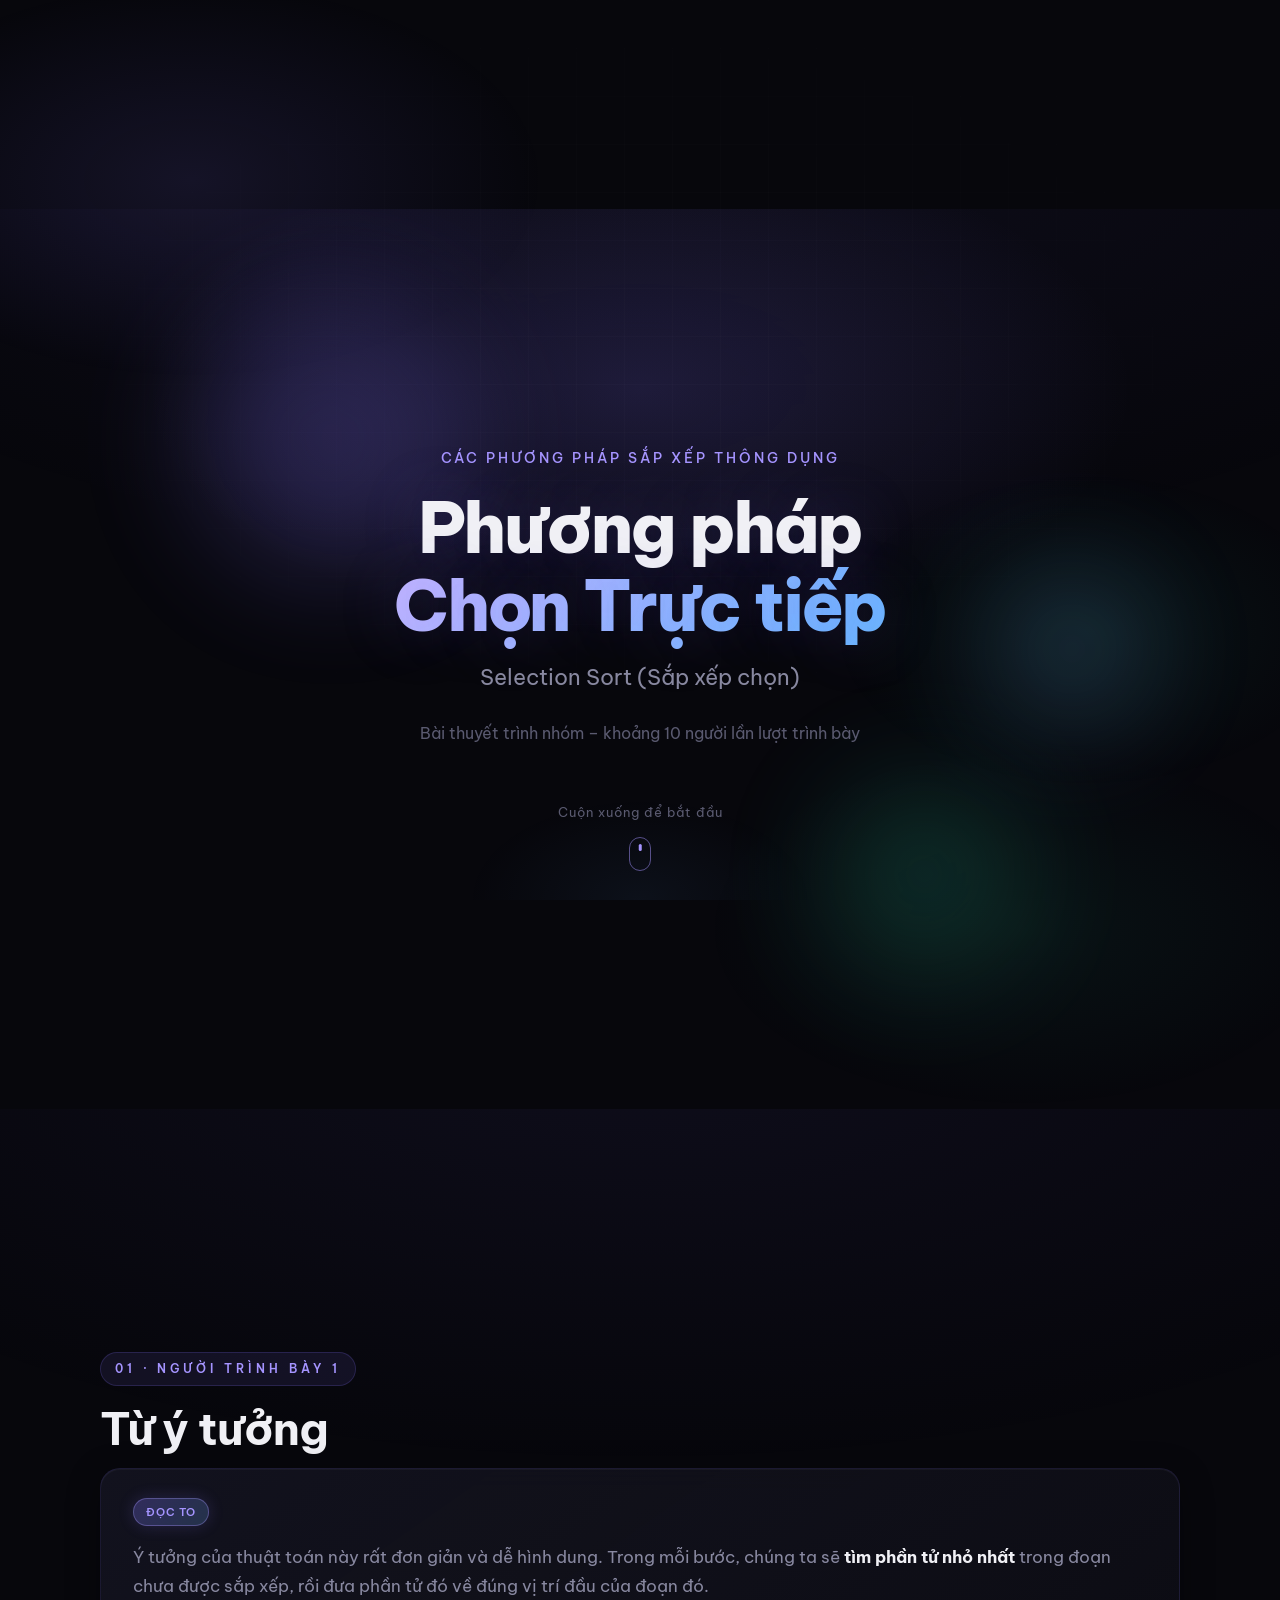
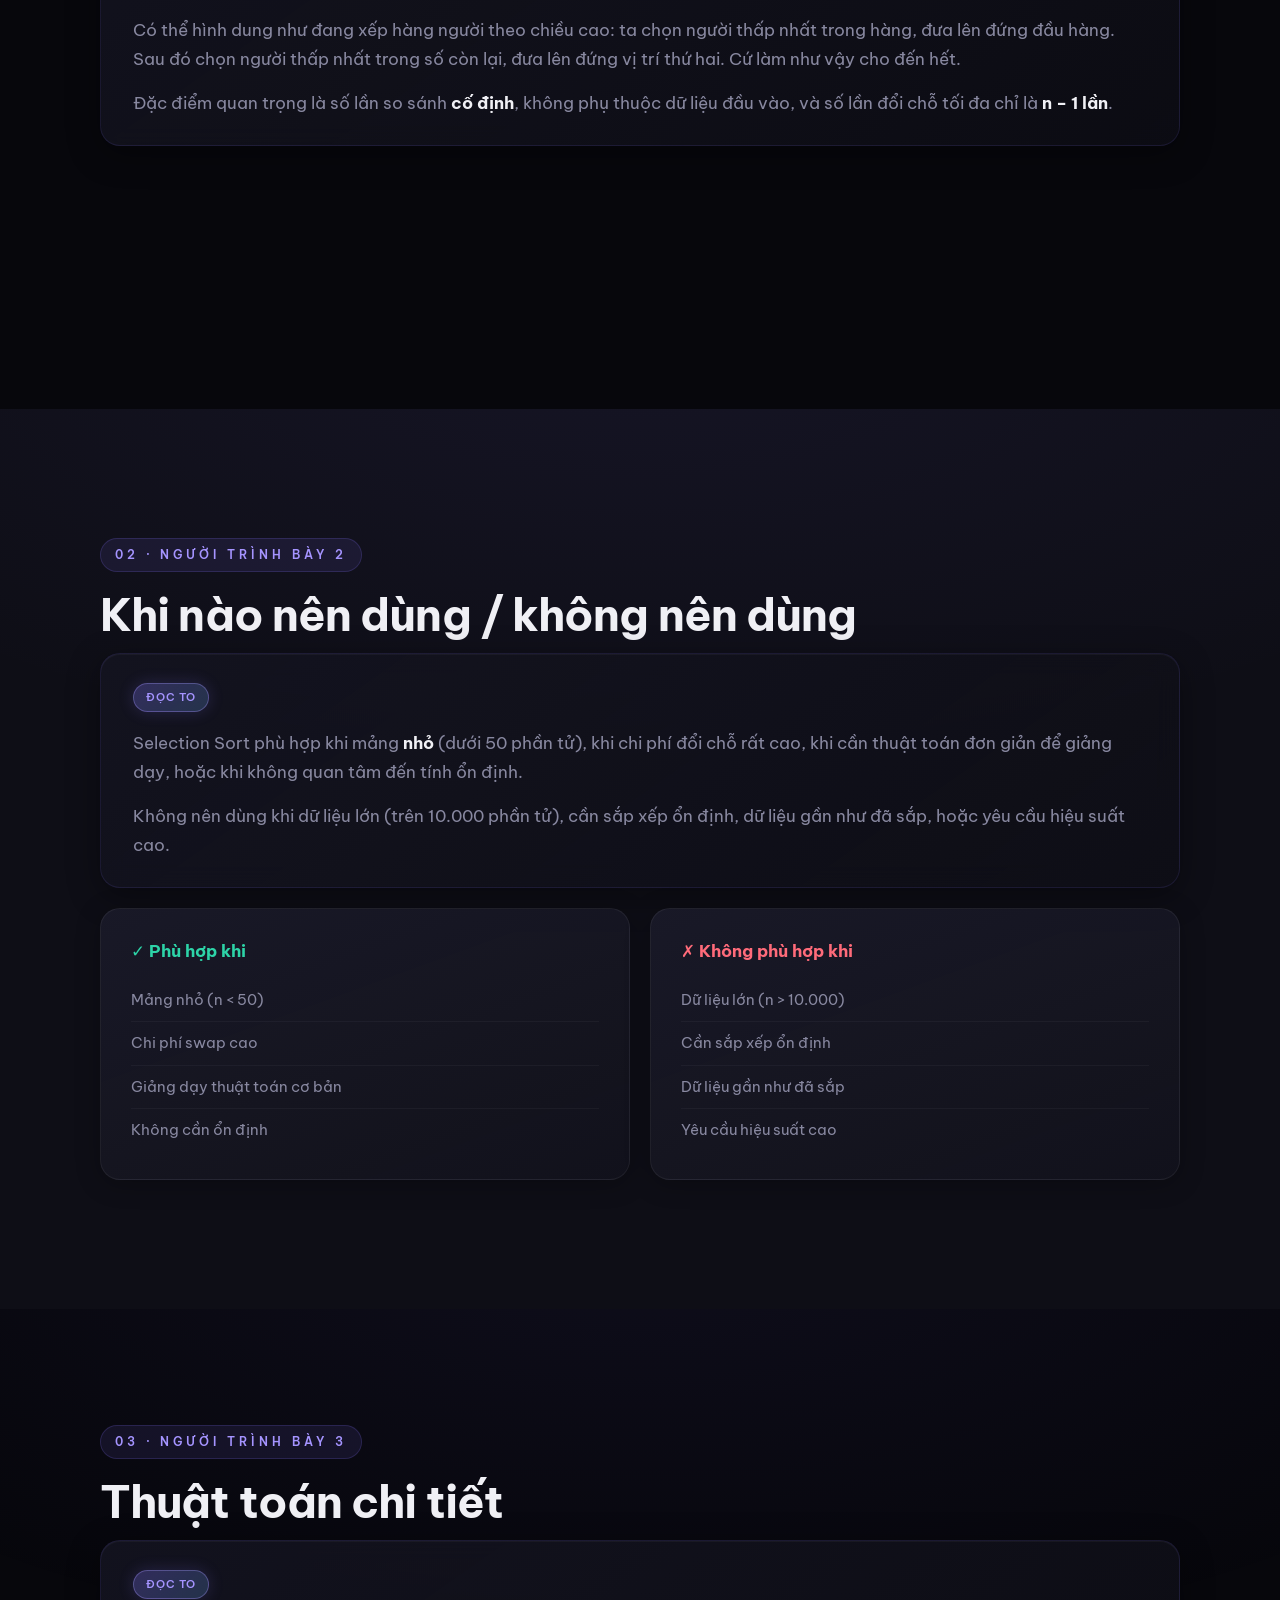
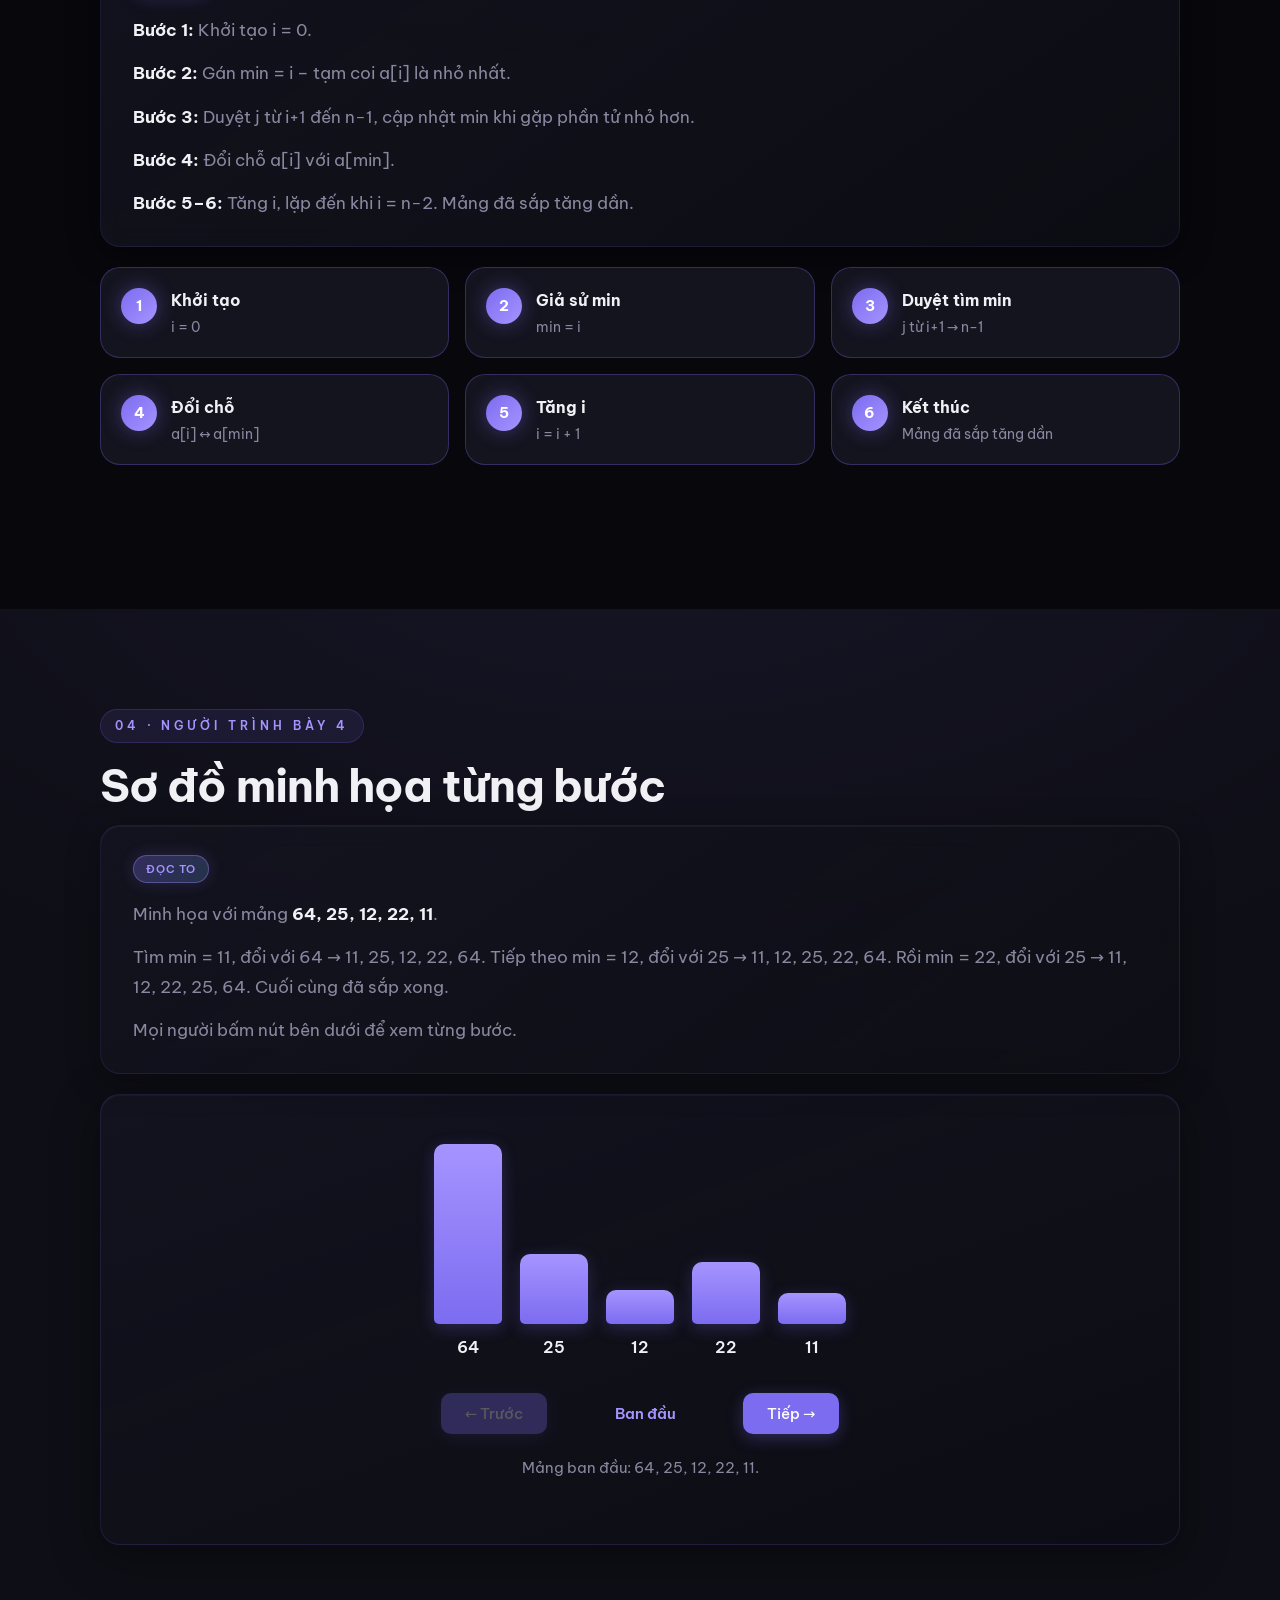
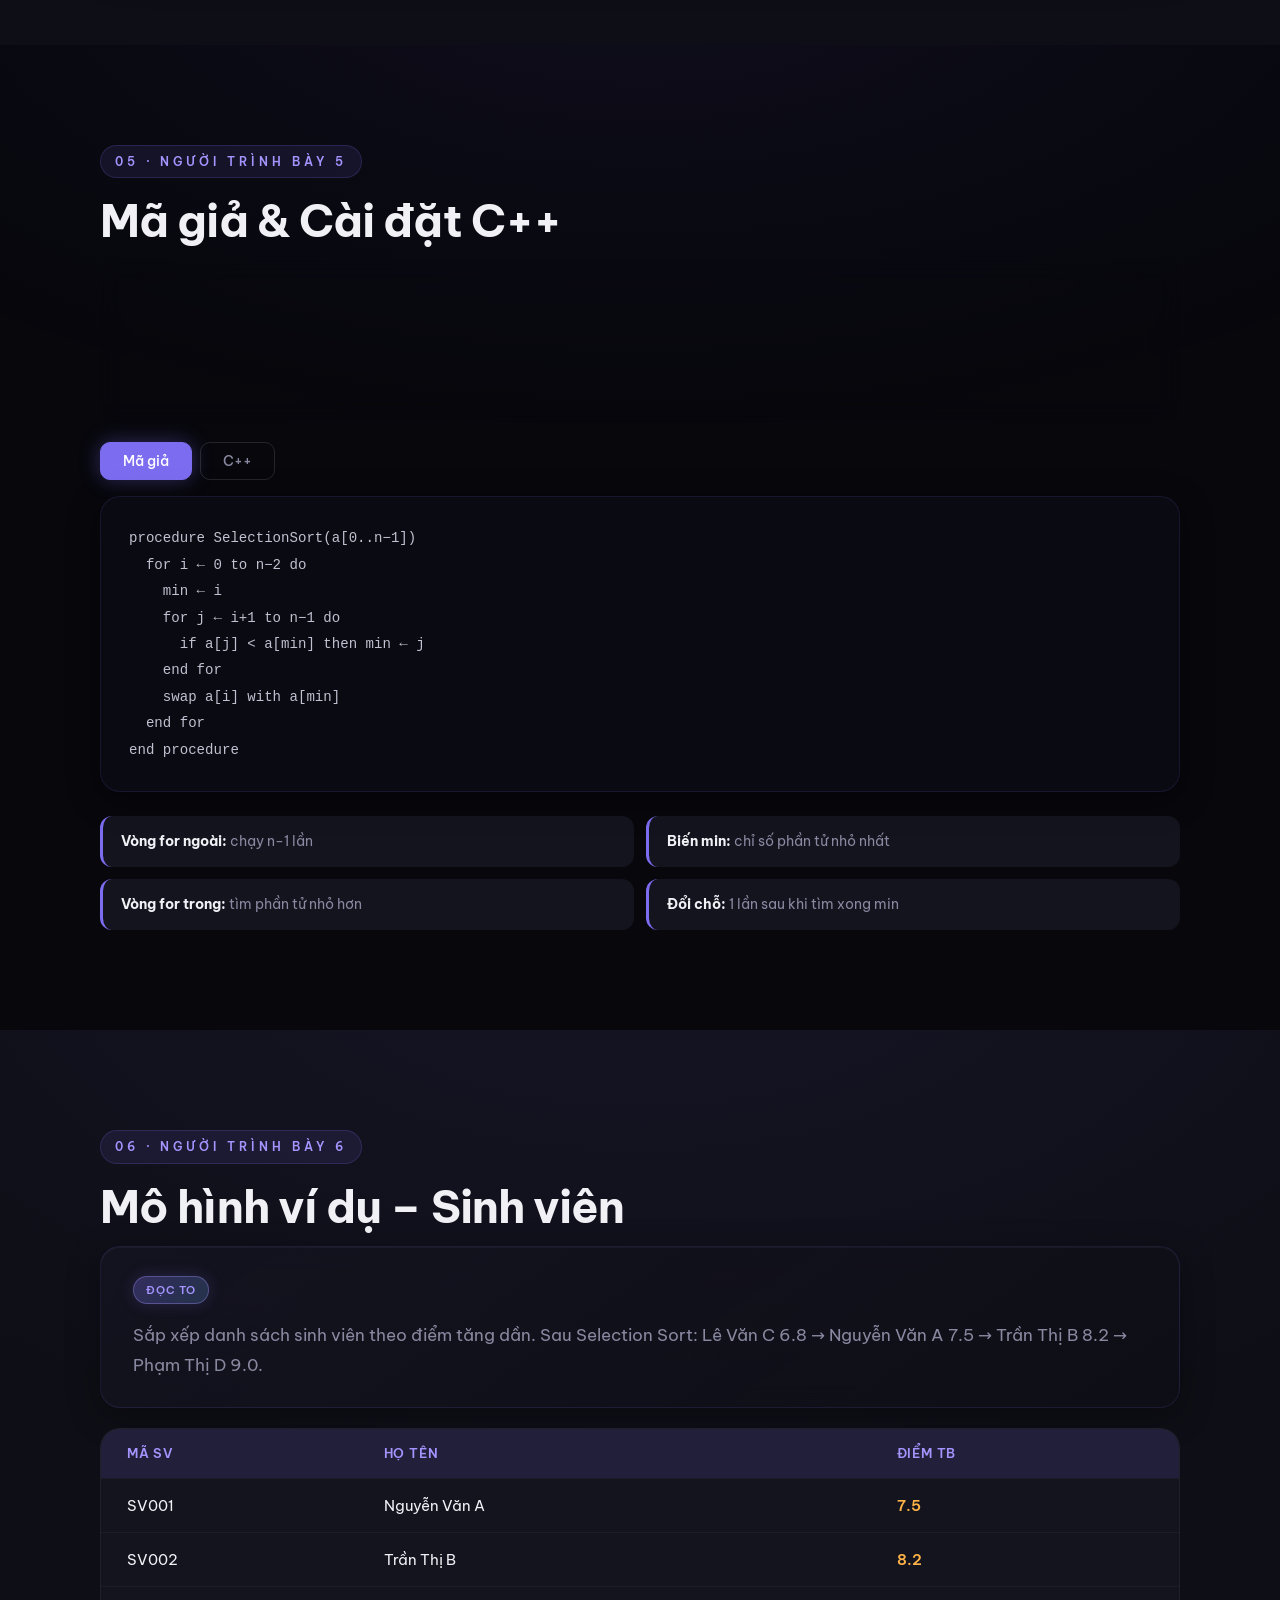
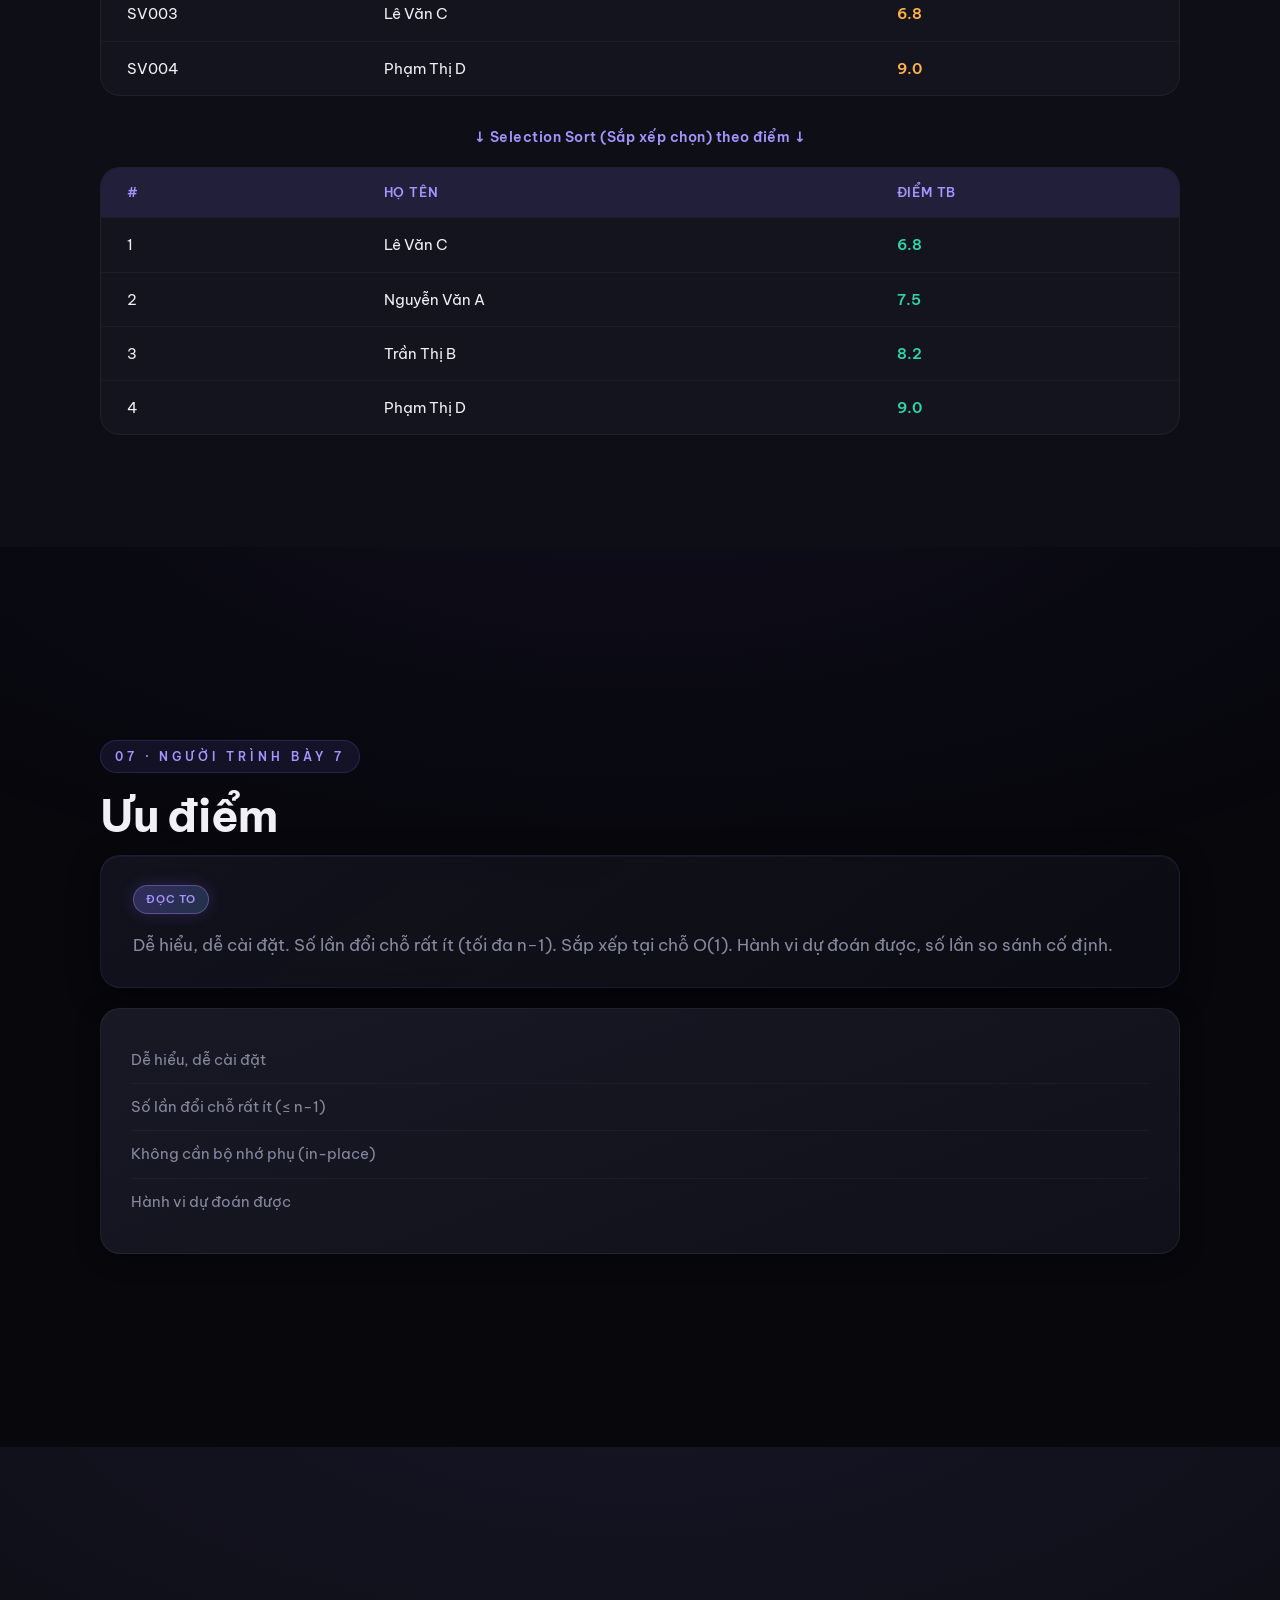
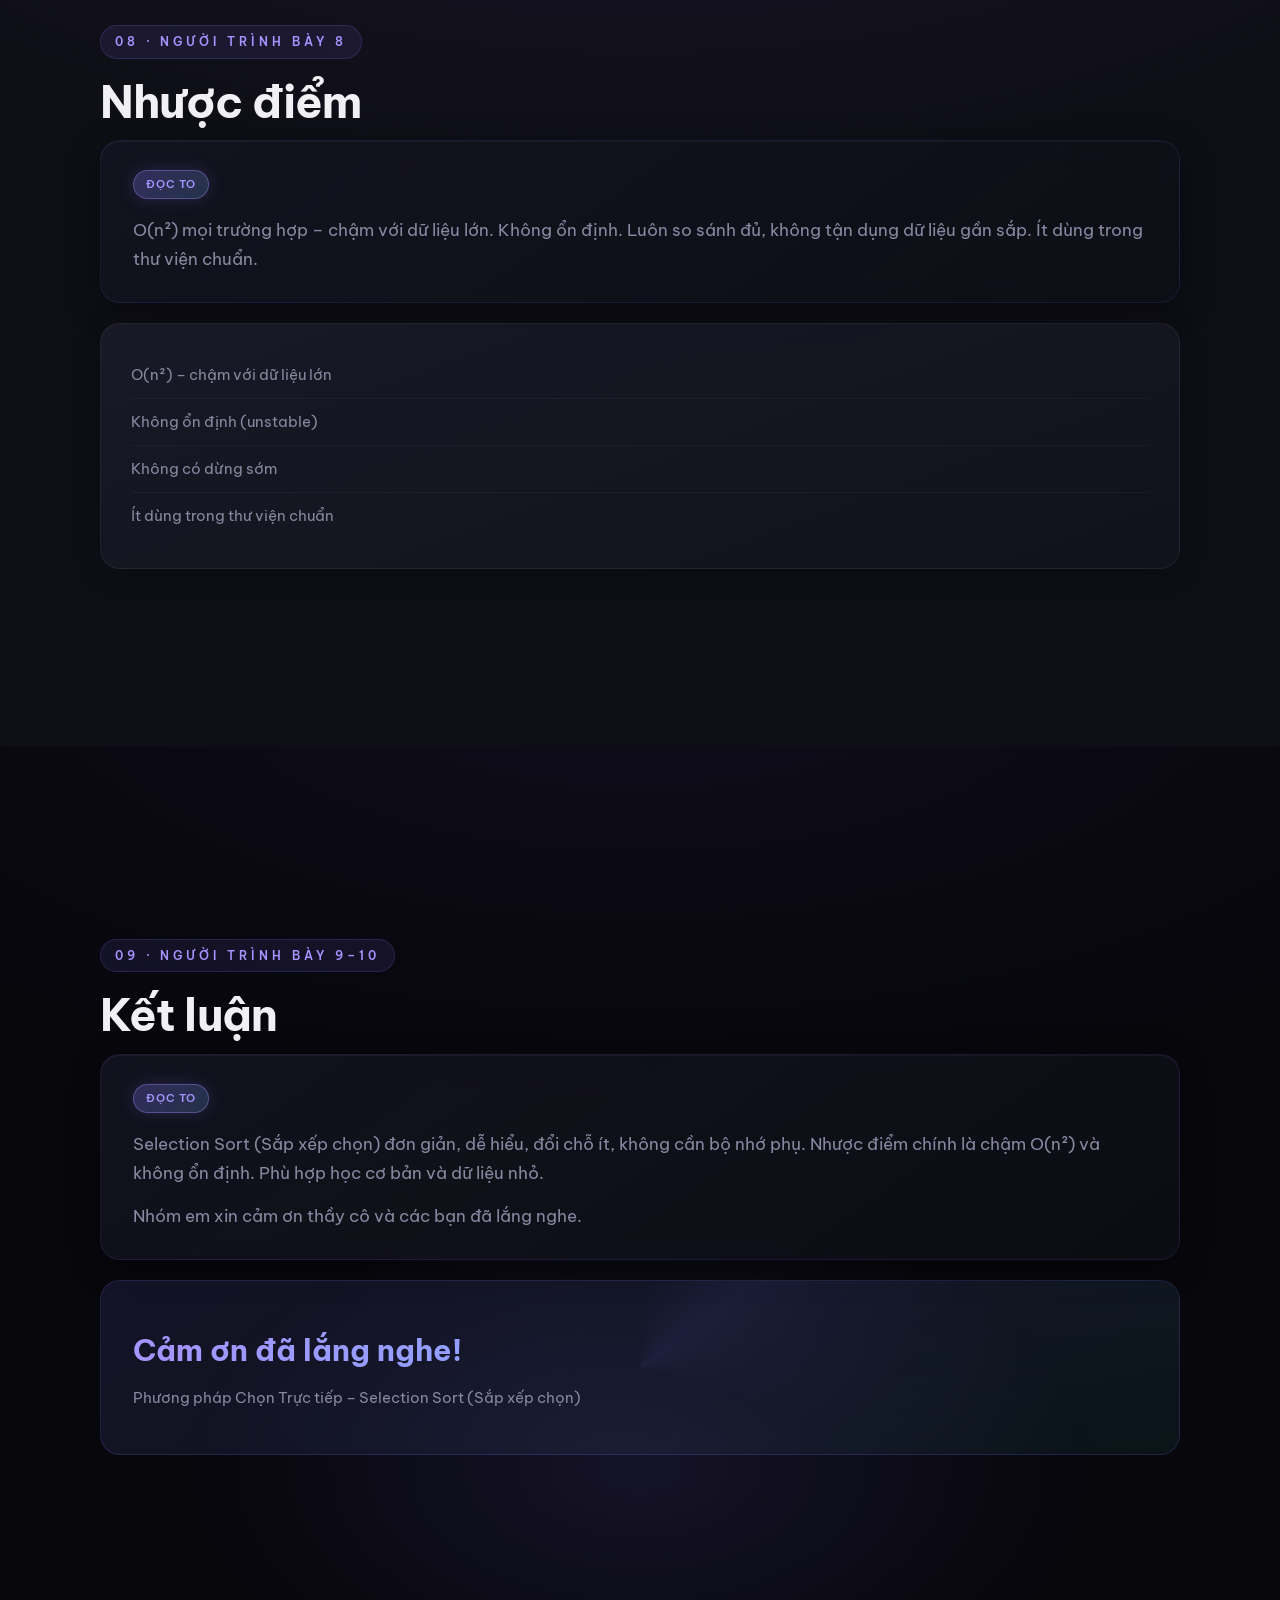
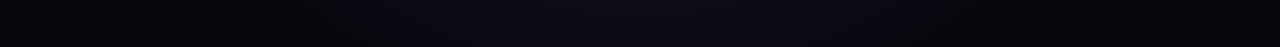
==== commit 17d9c67f: "Expanded speaker scripts + polish (match site 1)" ====
--- a/index.html
+++ b/index.html
@@ -3,443 +3,225 @@
 <head>
   <meta charset="UTF-8" />
   <meta name="viewport" content="width=device-width, initial-scale=1.0" />
-  <title>Phương pháp Chọn Trực tiếp – Selection Sort</title>
+  <title>Phương pháp Chọn Trực tiếp – Selection Sort (Sắp xếp chọn)</title>
   <link rel="preconnect" href="https://fonts.googleapis.com">
   <link rel="preconnect" href="https://fonts.gstatic.com" crossorigin>
   <link href="https://fonts.googleapis.com/css2?family=Be+Vietnam+Pro:wght@300;400;500;600;700;800&display=swap" rel="stylesheet">
   <link rel="stylesheet" href="style.css" />
+  <link rel="stylesheet" href="polish.css" />
+  <style>
+    .speaker-tag { display:inline-block; background:rgba(124,108,240,0.2); color:var(--accent-soft); font-size:0.75rem; font-weight:600; padding:4px 12px; border-radius:20px; margin-bottom:16px; }
+    .script-block { background:var(--bg-card); border-radius:var(--radius); padding:28px 32px; border:1px solid rgba(255,255,255,0.05); margin-bottom:20px; border-left:4px solid var(--accent); }
+    .script-block p { color:var(--text-muted); font-size:1.05rem; line-height:1.75; margin-bottom:14px; }
+    .script-block p:last-child { margin-bottom:0; }
+    .script-block strong { color:var(--text); }
+    .hero-orbs { position:absolute; inset:0; overflow:hidden; pointer-events:none; }
+    .orb { position:absolute; border-radius:50%; filter:blur(60px); opacity:0.45; animation:orbFloat 10s ease-in-out infinite; }
+    .orb-1 { width:280px; height:280px; background:rgba(124,108,240,0.5); top:10%; left:15%; }
+    .orb-2 { width:200px; height:200px; background:rgba(45,212,168,0.35); bottom:15%; right:20%; animation-delay:-3s; }
+    .orb-3 { width:160px; height:160px; background:rgba(110,182,255,0.4); top:40%; right:10%; animation-delay:-6s; }
+    @keyframes orbFloat { 0%,100% { transform:translate(0,0) scale(1); } 50% { transform:translate(20px,-25px) scale(1.08); } }
+    .hero { position:relative; overflow:hidden; }
+  </style>
 </head>
 <body>
-  <!-- Progress bar -->
   <div class="progress-bar" id="progressBar"></div>
-
-  <!-- Navigation dots -->
   <nav class="nav-dots" id="navDots">
-    <a href="#hero" data-section="0" data-label="Trang chủ" class="active"></a>
+    <a href="#hero" data-section="0" data-label="Mở đầu" class="active"></a>
     <a href="#idea" data-section="1" data-label="Ý tưởng"></a>
-    <a href="#algo" data-section="2" data-label="Thuật toán"></a>
-    <a href="#complexity" data-section="3" data-label="Độ phức tạp"></a>
+    <a href="#when" data-section="2" data-label="Khi nào dùng"></a>
+    <a href="#algo" data-section="3" data-label="Thuật toán"></a>
     <a href="#visual" data-section="4" data-label="Minh họa"></a>
     <a href="#code" data-section="5" data-label="Mã nguồn"></a>
     <a href="#example" data-section="6" data-label="Ví dụ"></a>
-    <a href="#proscons" data-section="7" data-label="Ưu nhược"></a>
-    <a href="#compare" data-section="8" data-label="So sánh"></a>
+    <a href="#pros" data-section="7" data-label="Ưu điểm"></a>
+    <a href="#cons" data-section="8" data-label="Nhược điểm"></a>
     <a href="#conclusion" data-section="9" data-label="Kết luận"></a>
   </nav>
-
-  <!-- ========== HERO ========== -->
   <section class="section hero" id="hero">
-    <div class="hero-bg"></div>
+    <div class="hero-orbs" aria-hidden="true"><span class="orb orb-1"></span><span class="orb orb-2"></span><span class="orb orb-3"></span></div>
     <div class="hero-content">
       <p class="eyebrow">Các phương pháp sắp xếp thông dụng</p>
       <h1>Phương pháp<br><span class="highlight">Chọn Trực tiếp</span></h1>
-      <p class="subtitle">Selection Sort</p>
-      <p class="hero-desc">Bài thuyết trình chi tiết về thuật toán sắp xếp bằng phương pháp chọn trực tiếp</p>
-      <div class="scroll-hint">
-        <span>Cuộn xuống để khám phá</span>
-        <div class="mouse"></div>
-      </div>
-    </div>
-  </section>
-
-  <!-- ========== 1. TỪ Ý TƯỞNG ========== -->
+      <p class="subtitle">Selection Sort (Sắp xếp chọn)</p>
+      <p class="hero-desc">Bài thuyết trình nhóm – khoảng 10 người lần lượt trình bày</p>
+      <div class="scroll-hint"><span>Cuộn xuống để bắt đầu</span><div class="mouse"></div></div>
+    </div>
+  </section>
   <section class="section" id="idea">
     <div class="container">
-      <div class="section-label">01</div>
+      <div class="section-label">01 · Người trình bày 1</div>
       <h2>Từ ý tưởng</h2>
-      <div class="two-col">
-        <div class="card main-idea">
-          <h3>Ý tưởng cốt lõi</h3>
-          <p>Trong mỗi bước, tìm phần tử <strong>nhỏ nhất</strong> trong đoạn chưa sắp xếp và đưa nó về đúng vị trí đầu đoạn đó.</p>
-          <div class="analogy">
-            <div class="analogy-icon">👥</div>
-            <p>Giống như chọn người thấp nhất trong hàng rồi đưa lên đứng đầu hàng, sau đó chọn người thấp nhất trong số còn lại…</p>
-          </div>
-        </div>
-        <div class="card-stack">
-          <div class="card feature">
-            <span class="num">01</span>
-            <h4>Số lần so sánh cố định</h4>
-            <p>Không phụ thuộc dữ liệu đầu vào</p>
-          </div>
-          <div class="card feature">
-            <span class="num">02</span>
-            <h4>Số lần đổi chỗ tối đa</h4>
-            <p>Chỉ n − 1 lần</p>
-          </div>
-        </div>
-      </div>
-
+      <div class="script-block">
+        <span class="speaker-tag">Đọc to</span>
+        <p>Ý tưởng của thuật toán này rất đơn giản và dễ hình dung. Trong mỗi bước, chúng ta sẽ <strong>tìm phần tử nhỏ nhất</strong> trong đoạn chưa được sắp xếp, rồi đưa phần tử đó về đúng vị trí đầu của đoạn đó.</p>
+        <p>Có thể hình dung như đang xếp hàng người theo chiều cao: ta chọn người thấp nhất trong hàng, đưa lên đứng đầu hàng. Sau đó chọn người thấp nhất trong số còn lại, đưa lên đứng vị trí thứ hai. Cứ làm như vậy cho đến hết.</p>
+        <p>Đặc điểm quan trọng là số lần so sánh <strong>cố định</strong>, không phụ thuộc dữ liệu đầu vào, và số lần đổi chỗ tối đa chỉ là <strong>n − 1 lần</strong>.</p>
+      </div>
+    </div>
+  </section>
+  <section class="section dark" id="when">
+    <div class="container">
+      <div class="section-label">02 · Người trình bày 2</div>
+      <h2>Khi nào nên dùng / không nên dùng</h2>
+      <div class="script-block">
+        <span class="speaker-tag">Đọc to</span>
+        <p>Selection Sort phù hợp khi mảng <strong>nhỏ</strong> (dưới 50 phần tử), khi chi phí đổi chỗ rất cao, khi cần thuật toán đơn giản để giảng dạy, hoặc khi không quan tâm đến tính ổn định.</p>
+        <p>Không nên dùng khi dữ liệu lớn (trên 10.000 phần tử), cần sắp xếp ổn định, dữ liệu gần như đã sắp, hoặc yêu cầu hiệu suất cao.</p>
+      </div>
       <div class="suitable-grid">
-        <div class="card good">
-          <h4>✓ Phù hợp khi nào?</h4>
-          <ul>
-            <li>Mảng nhỏ (n &lt; 50)</li>
-            <li>Chi phí ghi nhớ cao (swap đắt)</li>
-            <li>Cần thuật toán đơn giản để giảng dạy</li>
-            <li>Không quan tâm tính ổn định</li>
-          </ul>
-        </div>
-        <div class="card bad">
-          <h4>✗ Không phù hợp khi?</h4>
-          <ul>
-            <li>Dữ liệu lớn (n &gt; 10.000)</li>
-            <li>Cần sắp xếp ổn định</li>
-            <li>Dữ liệu gần như đã sắp</li>
-            <li>Yêu cầu hiệu suất cao</li>
-          </ul>
-        </div>
-      </div>
-    </div>
-  </section>
-
-  <!-- ========== 2. THUẬT TOÁN ========== -->
-  <section class="section dark" id="algo">
-    <div class="container">
-      <div class="section-label">02</div>
+        <div class="card good"><h4>✓ Phù hợp khi</h4><ul><li>Mảng nhỏ (n < 50)</li><li>Chi phí swap cao</li><li>Giảng dạy thuật toán cơ bản</li><li>Không cần ổn định</li></ul></div>
+        <div class="card bad"><h4>✗ Không phù hợp khi</h4><ul><li>Dữ liệu lớn (n > 10.000)</li><li>Cần sắp xếp ổn định</li><li>Dữ liệu gần như đã sắp</li><li>Yêu cầu hiệu suất cao</li></ul></div>
+      </div>
+    </div>
+  </section>
+  <section class="section" id="algo">
+    <div class="container">
+      <div class="section-label">03 · Người trình bày 3</div>
       <h2>Thuật toán chi tiết</h2>
+      <div class="script-block">
+        <span class="speaker-tag">Đọc to</span>
+        <p><strong>Bước 1:</strong> Khởi tạo i = 0.</p>
+        <p><strong>Bước 2:</strong> Gán min = i – tạm coi a[i] là nhỏ nhất.</p>
+        <p><strong>Bước 3:</strong> Duyệt j từ i+1 đến n−1, cập nhật min khi gặp phần tử nhỏ hơn.</p>
+        <p><strong>Bước 4:</strong> Đổi chỗ a[i] với a[min].</p>
+        <p><strong>Bước 5–6:</strong> Tăng i, lặp đến khi i = n−2. Mảng đã sắp tăng dần.</p>
+      </div>
       <div class="steps">
-        <div class="step" data-step="1">
-          <div class="step-num">1</div>
-          <div class="step-content">
-            <h4>Khởi tạo</h4>
-            <p>i = 0</p>
-          </div>
-        </div>
-        <div class="step" data-step="2">
-          <div class="step-num">2</div>
-          <div class="step-content">
-            <h4>Giả sử min</h4>
-            <p>Gán min = i (a[i] là nhỏ nhất tạm thời)</p>
-          </div>
-        </div>
-        <div class="step" data-step="3">
-          <div class="step-num">3</div>
-          <div class="step-content">
-            <h4>Duyệt tìm min</h4>
-            <p>Duyệt j từ i+1 đến n−1<br>Nếu a[j] &lt; a[min] → cập nhật min = j</p>
-          </div>
-        </div>
-        <div class="step" data-step="4">
-          <div class="step-num">4</div>
-          <div class="step-content">
-            <h4>Đổi chỗ</h4>
-            <p>Đổi chỗ a[i] ↔ a[min]</p>
-          </div>
-        </div>
-        <div class="step" data-step="5">
-          <div class="step-num">5</div>
-          <div class="step-content">
-            <h4>Tăng i</h4>
-            <p>Tăng i lên 1, quay lại bước 2 nếu i &lt; n−1</p>
-          </div>
-        </div>
-        <div class="step" data-step="6">
-          <div class="step-num">6</div>
-          <div class="step-content">
-            <h4>Kết thúc</h4>
-            <p>Mảng đã sắp xếp tăng dần</p>
-          </div>
-        </div>
-      </div>
-      <p class="note">Lưu ý: Vòng ngoài chạy đúng n−1 lần, vòng trong giảm dần.</p>
-    </div>
-  </section>
-
-  <!-- ========== 3. ĐỘ PHỨC TẠP ========== -->
-  <section class="section" id="complexity">
-    <div class="container">
-      <div class="section-label">03</div>
-      <h2>Độ phức tạp</h2>
-      <div class="complexity-grid">
-        <div class="card complex-card">
-          <div class="icon-circle time">⏱</div>
-          <h3>Thời gian</h3>
-          <div class="big-o">O(n²)</div>
-          <ul>
-            <li>Tốt nhất: O(n²)</li>
-            <li>Trung bình: O(n²)</li>
-            <li>Xấu nhất: O(n²)</li>
-          </ul>
-          <p class="hint">Luôn so sánh đủ ≈ n(n−1)/2 lần</p>
-        </div>
-        <div class="card complex-card">
-          <div class="icon-circle space">💾</div>
-          <h3>Không gian</h3>
-          <div class="big-o">O(1)</div>
-          <ul>
-            <li>Sắp xếp tại chỗ (in-place)</li>
-            <li>Chỉ cần biến tạm để đổi chỗ</li>
-          </ul>
-        </div>
-        <div class="card complex-card">
-          <div class="icon-circle stable">⚖</div>
-          <h3>Ổn định</h3>
-          <div class="big-o unstable">Không</div>
-          <ul>
-            <li>Không ổn định (unstable)</li>
-            <li>Có thể đảo vị trí các phần tử bằng nhau</li>
-          </ul>
-        </div>
-      </div>
-    </div>
-  </section>
-
-  <!-- ========== 4. MINH HỌA ========== -->
+        <div class="step"><div class="step-num">1</div><div class="step-content"><h4>Khởi tạo</h4><p>i = 0</p></div></div>
+        <div class="step"><div class="step-num">2</div><div class="step-content"><h4>Giả sử min</h4><p>min = i</p></div></div>
+        <div class="step"><div class="step-num">3</div><div class="step-content"><h4>Duyệt tìm min</h4><p>j từ i+1 → n−1</p></div></div>
+        <div class="step"><div class="step-num">4</div><div class="step-content"><h4>Đổi chỗ</h4><p>a[i] ↔ a[min]</p></div></div>
+        <div class="step"><div class="step-num">5</div><div class="step-content"><h4>Tăng i</h4><p>i = i + 1</p></div></div>
+        <div class="step"><div class="step-num">6</div><div class="step-content"><h4>Kết thúc</h4><p>Mảng đã sắp tăng dần</p></div></div>
+      </div>
+    </div>
+  </section>
   <section class="section dark" id="visual">
     <div class="container">
-      <div class="section-label">04</div>
+      <div class="section-label">04 · Người trình bày 4</div>
       <h2>Sơ đồ minh họa từng bước</h2>
-      <p class="section-desc">Theo dõi quá trình sắp xếp mảng: <strong>64, 25, 12, 22, 11</strong></p>
-
+      <div class="script-block">
+        <span class="speaker-tag">Đọc to</span>
+        <p>Minh họa với mảng <strong>64, 25, 12, 22, 11</strong>.</p>
+        <p>Tìm min = 11, đổi với 64 → 11, 25, 12, 22, 64. Tiếp theo min = 12, đổi với 25 → 11, 12, 25, 22, 64. Rồi min = 22, đổi với 25 → 11, 12, 22, 25, 64. Cuối cùng đã sắp xong.</p>
+        <p>Mọi người bấm nút bên dưới để xem từng bước.</p>
+      </div>
       <div class="visualizer">
-        <div class="array-state" id="arrayState">
-          <div class="bar-wrapper" data-value="64"><div class="bar" style="height:90%"></div><span>64</span></div>
-          <div class="bar-wrapper" data-value="25"><div class="bar" style="height:40%"></div><span>25</span></div>
-          <div class="bar-wrapper" data-value="12"><div class="bar" style="height:20%"></div><span>12</span></div>
-          <div class="bar-wrapper" data-value="22"><div class="bar" style="height:35%"></div><span>22</span></div>
-          <div class="bar-wrapper" data-value="11"><div class="bar" style="height:18%"></div><span>11</span></div>
-        </div>
+        <div class="array-state" id="arrayState"></div>
         <div class="visual-controls">
           <button id="prevStep" class="btn">← Trước</button>
           <span class="step-label" id="stepLabel">Ban đầu</span>
           <button id="nextStep" class="btn">Tiếp →</button>
         </div>
-        <div class="step-explanation" id="stepExplanation">
-          Mảng ban đầu chưa được sắp xếp. Sẽ tìm phần tử nhỏ nhất và đưa về đầu.
-        </div>
-      </div>
-    </div>
-  </section>
-
-  <!-- ========== 5. MÃ GIẢ & CODE ========== -->
+        <div class="step-explanation" id="stepExplanation"></div>
+      </div>
+    </div>
+  </section>
   <section class="section" id="code">
     <div class="container">
-      <div class="section-label">05</div>
+      <div class="section-label">05 · Người trình bày 5</div>
       <h2>Mã giả & Cài đặt C++</h2>
+      <div class="script-block">
+        <span class="speaker-tag">Đọc to</span>
+        <p>Hai vòng lồng nhau: vòng ngoài cố định từng vị trí, vòng trong tìm min, rồi đổi chỗ một lần. Không cần dừng sớm vì luôn chạy đủ số lần so sánh.</p>
+      </div>
       <div class="code-tabs">
         <button class="tab active" data-tab="pseudo">Mã giả</button>
         <button class="tab" data-tab="cpp">C++</button>
       </div>
-      <div class="code-panel active" id="pseudo">
-<pre><code>procedure SelectionSort(a[0..n−1])
+      <div class="code-panel active" id="pseudo"><pre><code>procedure SelectionSort(a[0..n−1])
   for i ← 0 to n−2 do
     min ← i
     for j ← i+1 to n−1 do
-      if a[j] &lt; a[min] then
-        min ← j
-      end if
+      if a[j] < a[min] then min ← j
     end for
     swap a[i] with a[min]
   end for
-end procedure</code></pre>
-      </div>
-      <div class="code-panel" id="cpp">
-<pre><code>void selectionSort(int a[], int n) {
-  for (int i = 0; i &lt; n - 1; i++) {
+end procedure</code></pre></div>
+      <div class="code-panel" id="cpp"><pre><code>void selectionSort(int a[], int n) {
+  for (int i = 0; i < n - 1; i++) {
     int min = i;
-    for (int j = i + 1; j &lt; n; j++) {
-      if (a[j] &lt; a[min])
-        min = j;
+    for (int j = i + 1; j < n; j++) {
+      if (a[j] < a[min]) min = j;
     }
-    // Đổi chỗ a[i] và a[min]
-    int temp = a[i];
-    a[i] = a[min];
-    a[min] = temp;
+    int temp = a[i]; a[i] = a[min]; a[min] = temp;
   }
-}</code></pre>
-      </div>
+}</code></pre></div>
       <div class="code-notes">
-        <div class="note-item"><strong>Vòng for ngoài (i):</strong> chạy n−1 lần – mỗi lần cố định 1 vị trí</div>
-        <div class="note-item"><strong>Biến min:</strong> lưu chỉ số phần tử nhỏ nhất tìm được trong đoạn</div>
-        <div class="note-item"><strong>Vòng for trong (j):</strong> tìm phần tử nhỏ hơn a[min]</div>
-        <div class="note-item"><strong>Đổi chỗ:</strong> chỉ thực hiện 1 lần sau khi tìm xong min</div>
-      </div>
-    </div>
-  </section>
-
-  <!-- ========== 6. VÍ DỤ SINH VIÊN ========== -->
+        <div class="note-item"><strong>Vòng for ngoài:</strong> chạy n−1 lần</div>
+        <div class="note-item"><strong>Biến min:</strong> chỉ số phần tử nhỏ nhất</div>
+        <div class="note-item"><strong>Vòng for trong:</strong> tìm phần tử nhỏ hơn</div>
+        <div class="note-item"><strong>Đổi chỗ:</strong> 1 lần sau khi tìm xong min</div>
+      </div>
+    </div>
+  </section>
   <section class="section dark" id="example">
     <div class="container">
-      <div class="section-label">06</div>
+      <div class="section-label">06 · Người trình bày 6</div>
       <h2>Mô hình ví dụ – Sinh viên</h2>
-      <p class="section-desc">Sắp xếp danh sách sinh viên theo điểm tăng dần</p>
-
+      <div class="script-block">
+        <span class="speaker-tag">Đọc to</span>
+        <p>Sắp xếp danh sách sinh viên theo điểm tăng dần. Sau Selection Sort: Lê Văn C 6.8 → Nguyễn Văn A 7.5 → Trần Thị B 8.2 → Phạm Thị D 9.0.</p>
+      </div>
       <div class="student-table">
-        <div class="table-header">
-          <span>Mã SV</span>
-          <span>Họ tên</span>
-          <span>Điểm TB</span>
-        </div>
-        <div class="table-row before">
-          <span>SV001</span>
-          <span>Nguyễn Văn A</span>
-          <span class="score">7.5</span>
-        </div>
-        <div class="table-row before">
-          <span>SV002</span>
-          <span>Trần Thị B</span>
-          <span class="score">8.2</span>
-        </div>
-        <div class="table-row before">
-          <span>SV003</span>
-          <span>Lê Văn C</span>
-          <span class="score">6.8</span>
-        </div>
-        <div class="table-row before">
-          <span>SV004</span>
-          <span>Phạm Thị D</span>
-          <span class="score">9.0</span>
-        </div>
-      </div>
-
-      <div class="arrow-down">↓ Selection Sort theo điểm ↓</div>
-
+        <div class="table-header"><span>Mã SV</span><span>Họ tên</span><span>Điểm TB</span></div>
+        <div class="table-row before"><span>SV001</span><span>Nguyễn Văn A</span><span class="score">7.5</span></div>
+        <div class="table-row before"><span>SV002</span><span>Trần Thị B</span><span class="score">8.2</span></div>
+        <div class="table-row before"><span>SV003</span><span>Lê Văn C</span><span class="score">6.8</span></div>
+        <div class="table-row before"><span>SV004</span><span>Phạm Thị D</span><span class="score">9.0</span></div>
+      </div>
+      <div class="arrow-down">↓ Selection Sort (Sắp xếp chọn) theo điểm ↓</div>
       <div class="student-table sorted">
-        <div class="table-header">
-          <span>#</span>
-          <span>Họ tên</span>
-          <span>Điểm TB</span>
-        </div>
-        <div class="table-row after">
-          <span>1</span>
-          <span>Lê Văn C</span>
-          <span class="score">6.8</span>
-        </div>
-        <div class="table-row after">
-          <span>2</span>
-          <span>Nguyễn Văn A</span>
-          <span class="score">7.5</span>
-        </div>
-        <div class="table-row after">
-          <span>3</span>
-          <span>Trần Thị B</span>
-          <span class="score">8.2</span>
-        </div>
-        <div class="table-row after">
-          <span>4</span>
-          <span>Phạm Thị D</span>
-          <span class="score">9.0</span>
-        </div>
-      </div>
-    </div>
-  </section>
-
-  <!-- ========== 7. ƯU & NHƯỢC ========== -->
-  <section class="section" id="proscons">
-    <div class="container">
-      <div class="section-label">07</div>
-      <h2>Ưu & Nhược điểm</h2>
-      <div class="pros-cons">
-        <div class="card pros">
-          <h3>Ưu điểm</h3>
-          <ul>
-            <li>Dễ hiểu, dễ cài đặt – phù hợp giảng dạy thuật toán cơ bản</li>
-            <li>Số lần đổi chỗ rất ít (tối đa n−1 lần) → tốt khi swap tốn kém</li>
-            <li>Không cần bộ nhớ phụ (in-place) → O(1) không gian</li>
-            <li>Hành vi dự đoán được: luôn chạy đúng số lần so sánh cố định</li>
-            <li>Không phụ thuộc vào dữ liệu đầu vào</li>
-          </ul>
-        </div>
-        <div class="card cons">
-          <h3>Nhược điểm</h3>
-          <ul>
-            <li>Độ phức tạp O(n²) – chậm với dữ liệu lớn</li>
-            <li>Không ổn định (unstable) – có thể đảo vị trí phần tử bằng nhau</li>
-            <li>Luôn thực hiện đủ số lần so sánh, không tận dụng dữ liệu gần đúng</li>
-            <li>Không có cơ chế dừng sớm như Bubble Sort tối ưu</li>
-            <li>Ít được dùng trong thư viện chuẩn</li>
-          </ul>
-        </div>
-      </div>
-    </div>
-  </section>
-
-  <!-- ========== 8. SO SÁNH ========== -->
-  <section class="section dark" id="compare">
-    <div class="container">
-      <div class="section-label">08</div>
-      <h2>So sánh nhanh</h2>
-      <div class="compare-table-wrapper">
-        <table class="compare-table">
-          <thead>
-            <tr>
-              <th>Tiêu chí</th>
-              <th>Selection</th>
-              <th>Insertion</th>
-              <th>Bubble</th>
-            </tr>
-          </thead>
-          <tbody>
-            <tr>
-              <td>Thời gian TB</td>
-              <td>O(n²)</td>
-              <td>O(n²)</td>
-              <td>O(n²)</td>
-            </tr>
-            <tr>
-              <td>Tốt nhất</td>
-              <td>O(n²)</td>
-              <td class="good-cell">O(n)</td>
-              <td class="good-cell">O(n)</td>
-            </tr>
-            <tr>
-              <td>Ổn định</td>
-              <td class="bad-cell">Không</td>
-              <td class="good-cell">Có</td>
-              <td class="good-cell">Có</td>
-            </tr>
-            <tr>
-              <td>Số lần swap</td>
-              <td class="good-cell">Ít (≤n−1)</td>
-              <td>Trung bình</td>
-              <td class="bad-cell">Nhiều</td>
-            </tr>
-            <tr>
-              <td>Dễ cài đặt</td>
-              <td class="good-cell">Rất dễ</td>
-              <td>Dễ</td>
-              <td class="good-cell">Rất dễ</td>
-            </tr>
-          </tbody>
-        </table>
-      </div>
-    </div>
-  </section>
-
-  <!-- ========== 9. KẾT LUẬN ========== -->
+        <div class="table-header"><span>#</span><span>Họ tên</span><span>Điểm TB</span></div>
+        <div class="table-row after"><span>1</span><span>Lê Văn C</span><span class="score">6.8</span></div>
+        <div class="table-row after"><span>2</span><span>Nguyễn Văn A</span><span class="score">7.5</span></div>
+        <div class="table-row after"><span>3</span><span>Trần Thị B</span><span class="score">8.2</span></div>
+        <div class="table-row after"><span>4</span><span>Phạm Thị D</span><span class="score">9.0</span></div>
+      </div>
+    </div>
+  </section>
+  <section class="section" id="pros">
+    <div class="container">
+      <div class="section-label">07 · Người trình bày 7</div>
+      <h2>Ưu điểm</h2>
+      <div class="script-block">
+        <span class="speaker-tag">Đọc to</span>
+        <p>Dễ hiểu, dễ cài đặt. Số lần đổi chỗ rất ít (tối đa n−1). Sắp xếp tại chỗ O(1). Hành vi dự đoán được, số lần so sánh cố định.</p>
+      </div>
+      <div class="card pros" style="border-top:3px solid var(--green)">
+        <ul><li>Dễ hiểu, dễ cài đặt</li><li>Số lần đổi chỗ rất ít (≤ n−1)</li><li>Không cần bộ nhớ phụ (in-place)</li><li>Hành vi dự đoán được</li></ul>
+      </div>
+    </div>
+  </section>
+  <section class="section dark" id="cons">
+    <div class="container">
+      <div class="section-label">08 · Người trình bày 8</div>
+      <h2>Nhược điểm</h2>
+      <div class="script-block">
+        <span class="speaker-tag">Đọc to</span>
+        <p>O(n²) mọi trường hợp – chậm với dữ liệu lớn. Không ổn định. Luôn so sánh đủ, không tận dụng dữ liệu gần sắp. Ít dùng trong thư viện chuẩn.</p>
+      </div>
+      <div class="card cons" style="border-top:3px solid var(--red)">
+        <ul><li>O(n²) – chậm với dữ liệu lớn</li><li>Không ổn định (unstable)</li><li>Không có dừng sớm</li><li>Ít dùng trong thư viện chuẩn</li></ul>
+      </div>
+    </div>
+  </section>
   <section class="section conclusion" id="conclusion">
     <div class="container">
-      <div class="section-label">09</div>
+      <div class="section-label">09 · Người trình bày 9–10</div>
       <h2>Kết luận</h2>
-      <div class="conclusion-content">
-        <p class="lead">Selection Sort là thuật toán sắp xếp <strong>đơn giản, dễ hiểu</strong>.</p>
-        <div class="conclusion-points">
-          <div class="point">
-            <span class="icon">✓</span>
-            <p>Ưu điểm nổi bật: số lần đổi chỗ ít, không cần bộ nhớ phụ.</p>
-          </div>
-          <div class="point">
-            <span class="icon">✗</span>
-            <p>Nhược điểm: chậm O(n²), không ổn định.</p>
-          </div>
-          <div class="point">
-            <span class="icon">→</span>
-            <p>Phù hợp để học thuật toán cơ bản và áp dụng với dữ liệu nhỏ.</p>
-          </div>
-          <div class="point">
-            <span class="icon">★</span>
-            <p>Trong thực tế, nên dùng các thuật toán hiệu quả hơn (Quick, Merge, Heap).</p>
-          </div>
-        </div>
-        <div class="thank-you">
-          <h3>Cảm ơn đã lắng nghe!</h3>
-          <p>Phương pháp Chọn Trực tiếp – Selection Sort</p>
-        </div>
-      </div>
-    </div>
-  </section>
-
+      <div class="script-block">
+        <span class="speaker-tag">Đọc to</span>
+        <p>Selection Sort (Sắp xếp chọn) đơn giản, dễ hiểu, đổi chỗ ít, không cần bộ nhớ phụ. Nhược điểm chính là chậm O(n²) và không ổn định. Phù hợp học cơ bản và dữ liệu nhỏ.</p>
+        <p>Nhóm em xin cảm ơn thầy cô và các bạn đã lắng nghe.</p>
+      </div>
+      <div class="thank-you">
+        <h3>Cảm ơn đã lắng nghe!</h3>
+        <p>Phương pháp Chọn Trực tiếp – Selection Sort (Sắp xếp chọn)</p>
+      </div>
+    </div>
+  </section>
   <script src="script.js"></script>
 </body>
 </html>
--- a/polish.css
+++ b/polish.css
@@ -0,0 +1,157 @@
+/* ===== ENHANCED POLISH ===== */
+body::before {
+  content: '';
+  position: fixed;
+  inset: 0;
+  background:
+    radial-gradient(ellipse 50% 40% at 15% 20%, rgba(124,108,240,0.12), transparent 55%),
+    radial-gradient(ellipse 40% 35% at 85% 70%, rgba(45,212,168,0.07), transparent 50%),
+    radial-gradient(ellipse 30% 25% at 50% 100%, rgba(110,182,255,0.06), transparent 45%);
+  pointer-events: none;
+  z-index: 0;
+  animation: ambientShift 18s ease-in-out infinite alternate;
+}
+@keyframes ambientShift {
+  0% { opacity: 1; filter: hue-rotate(0deg); }
+  100% { opacity: 0.85; filter: hue-rotate(12deg); }
+}
+body::after {
+  content: '';
+  position: fixed;
+  inset: 0;
+  background-image:
+    linear-gradient(rgba(255,255,255,0.015) 1px, transparent 1px),
+    linear-gradient(90deg, rgba(255,255,255,0.015) 1px, transparent 1px);
+  background-size: 48px 48px;
+  pointer-events: none;
+  z-index: 0;
+  mask-image: radial-gradient(ellipse 70% 60% at 50% 40%, black 20%, transparent 80%);
+}
+.section, .progress-bar, .nav-dots { position: relative; z-index: 1; }
+.nav-dots { z-index: 900; }
+.progress-bar { z-index: 1000; }
+.progress-bar {
+  height: 3px;
+  background: linear-gradient(90deg, #7c6cf0, #6eb6ff, #2dd4a8);
+  background-size: 200% 100%;
+  animation: progressShine 3s linear infinite;
+  box-shadow: 0 0 12px rgba(124,108,240,0.5);
+}
+@keyframes progressShine {
+  0% { background-position: 0% 50%; }
+  100% { background-position: 200% 50%; }
+}
+.hero h1 { text-shadow: 0 0 60px rgba(124,108,240,0.25); }
+.highlight {
+  background: linear-gradient(135deg, #c4b5ff 0%, #6eb6ff 50%, #2dd4a8 100%);
+  background-size: 200% auto;
+  -webkit-background-clip: text;
+  -webkit-text-fill-color: transparent;
+  background-clip: text;
+  animation: gradientFlow 5s ease infinite;
+}
+@keyframes gradientFlow {
+  0%, 100% { background-position: 0% center; }
+  50% { background-position: 100% center; }
+}
+.script-block {
+  background: linear-gradient(145deg, rgba(20,20,32,0.9), rgba(14,14,22,0.75)) !important;
+  backdrop-filter: blur(12px);
+  -webkit-backdrop-filter: blur(12px);
+  border: 1px solid rgba(124,108,240,0.12) !important;
+  box-shadow: 0 8px 32px rgba(0,0,0,0.35), inset 0 1px 0 rgba(255,255,255,0.04);
+  transition: transform 0.4s ease, box-shadow 0.4s ease, border-color 0.4s ease;
+}
+.script-block:hover {
+  border-color: rgba(124,108,240,0.28) !important;
+  box-shadow: 0 12px 40px rgba(0,0,0,0.4), 0 0 40px rgba(124,108,240,0.08), inset 0 1px 0 rgba(255,255,255,0.06);
+  transform: translateY(-2px);
+}
+.speaker-tag {
+  background: linear-gradient(135deg, rgba(124,108,240,0.3), rgba(110,182,255,0.2)) !important;
+  border: 1px solid rgba(165,148,255,0.35);
+  box-shadow: 0 0 16px rgba(124,108,240,0.2);
+  letter-spacing: 0.8px;
+  text-transform: uppercase;
+  font-size: 0.7rem !important;
+}
+.card {
+  background: linear-gradient(160deg, rgba(26,26,40,0.95), rgba(18,18,28,0.9)) !important;
+  border: 1px solid rgba(255,255,255,0.06) !important;
+  box-shadow: 0 4px 24px rgba(0,0,0,0.25);
+  transition: transform 0.4s cubic-bezier(0.22,1,0.36,1), box-shadow 0.4s, border-color 0.4s !important;
+}
+.card:hover {
+  transform: translateY(-6px) scale(1.01) !important;
+  border-color: rgba(124,108,240,0.25) !important;
+  box-shadow: 0 16px 48px rgba(0,0,0,0.4), 0 0 32px rgba(124,108,240,0.1) !important;
+}
+.card.good:hover { box-shadow: 0 16px 48px rgba(0,0,0,0.4), 0 0 28px rgba(45,212,168,0.12) !important; }
+.card.bad:hover { box-shadow: 0 16px 48px rgba(0,0,0,0.4), 0 0 28px rgba(255,107,122,0.1) !important; }
+.card.pros:hover { box-shadow: 0 16px 48px rgba(0,0,0,0.4), 0 0 28px rgba(45,212,168,0.12) !important; }
+.card.cons:hover { box-shadow: 0 16px 48px rgba(0,0,0,0.4), 0 0 28px rgba(255,107,122,0.1) !important; }
+.step { transition: all 0.4s cubic-bezier(0.22,1,0.36,1) !important; }
+.step:hover {
+  transform: translateX(4px);
+  border-color: rgba(124,108,240,0.4) !important;
+  box-shadow: 0 8px 28px rgba(124,108,240,0.12);
+}
+.step-num { box-shadow: 0 0 20px rgba(124,108,240,0.4); transition: transform 0.3s ease, box-shadow 0.3s; }
+.step:hover .step-num { transform: scale(1.12); box-shadow: 0 0 28px rgba(124,108,240,0.55); }
+.visualizer {
+  background: linear-gradient(160deg, rgba(20,20,32,0.95), rgba(12,12,20,0.9)) !important;
+  border: 1px solid rgba(124,108,240,0.15) !important;
+  box-shadow: 0 12px 48px rgba(0,0,0,0.4), inset 0 1px 0 rgba(255,255,255,0.04);
+}
+.bar-wrapper .bar { box-shadow: 0 4px 16px rgba(124,108,240,0.25); }
+.bar-wrapper.min .bar { animation: barPulse 1s ease-in-out infinite; }
+@keyframes barPulse {
+  0%, 100% { box-shadow: 0 0 20px rgba(255,179,71,0.35); }
+  50% { box-shadow: 0 0 32px rgba(255,179,71,0.6); }
+}
+.btn { position: relative; overflow: hidden; box-shadow: 0 4px 16px rgba(124,108,240,0.3); }
+.btn::after {
+  content: '';
+  position: absolute;
+  inset: 0;
+  background: linear-gradient(120deg, transparent 30%, rgba(255,255,255,0.2) 50%, transparent 70%);
+  transform: translateX(-100%);
+  transition: transform 0.5s;
+}
+.btn:hover:not(:disabled)::after { transform: translateX(100%); }
+.code-panel { border: 1px solid rgba(124,108,240,0.12) !important; box-shadow: 0 8px 32px rgba(0,0,0,0.35); }
+.tab.active { box-shadow: 0 0 20px rgba(124,108,240,0.35); }
+.section-label {
+  display: inline-flex;
+  align-items: center;
+  gap: 8px;
+  padding: 6px 14px;
+  background: rgba(124,108,240,0.1);
+  border-radius: 20px;
+  border: 1px solid rgba(124,108,240,0.2);
+  margin-bottom: 16px !important;
+}
+.thank-you { position: relative; overflow: hidden; }
+.thank-you::before {
+  content: '';
+  position: absolute;
+  top: -50%; left: -50%;
+  width: 200%; height: 200%;
+  background: conic-gradient(from 0deg, transparent, rgba(124,108,240,0.08), transparent 30%);
+  animation: spinSlow 12s linear infinite;
+  pointer-events: none;
+}
+@keyframes spinSlow { to { transform: rotate(360deg); } }
+.thank-you h3, .thank-you p { position: relative; z-index: 1; }
+.table-row { transition: background 0.25s, transform 0.25s !important; }
+.table-row:hover { background: rgba(124,108,240,0.08) !important; transform: scale(1.01); }
+.reveal {
+  opacity: 0;
+  transform: translateY(28px) scale(0.98);
+  transition: opacity 0.75s cubic-bezier(0.22,1,0.36,1), transform 0.75s cubic-bezier(0.22,1,0.36,1);
+}
+.reveal.visible { opacity: 1; transform: translateY(0) scale(1); }
+.scroll-hint .mouse { border-color: rgba(165,148,255,0.5); }
+.nav-dots a.active { box-shadow: 0 0 16px var(--accent-glow), 0 0 4px var(--accent); }
+.analogy { transition: border-color 0.3s, background 0.3s; }
+.analogy:hover { background: rgba(124,108,240,0.12); border-left-color: var(--accent-soft); }
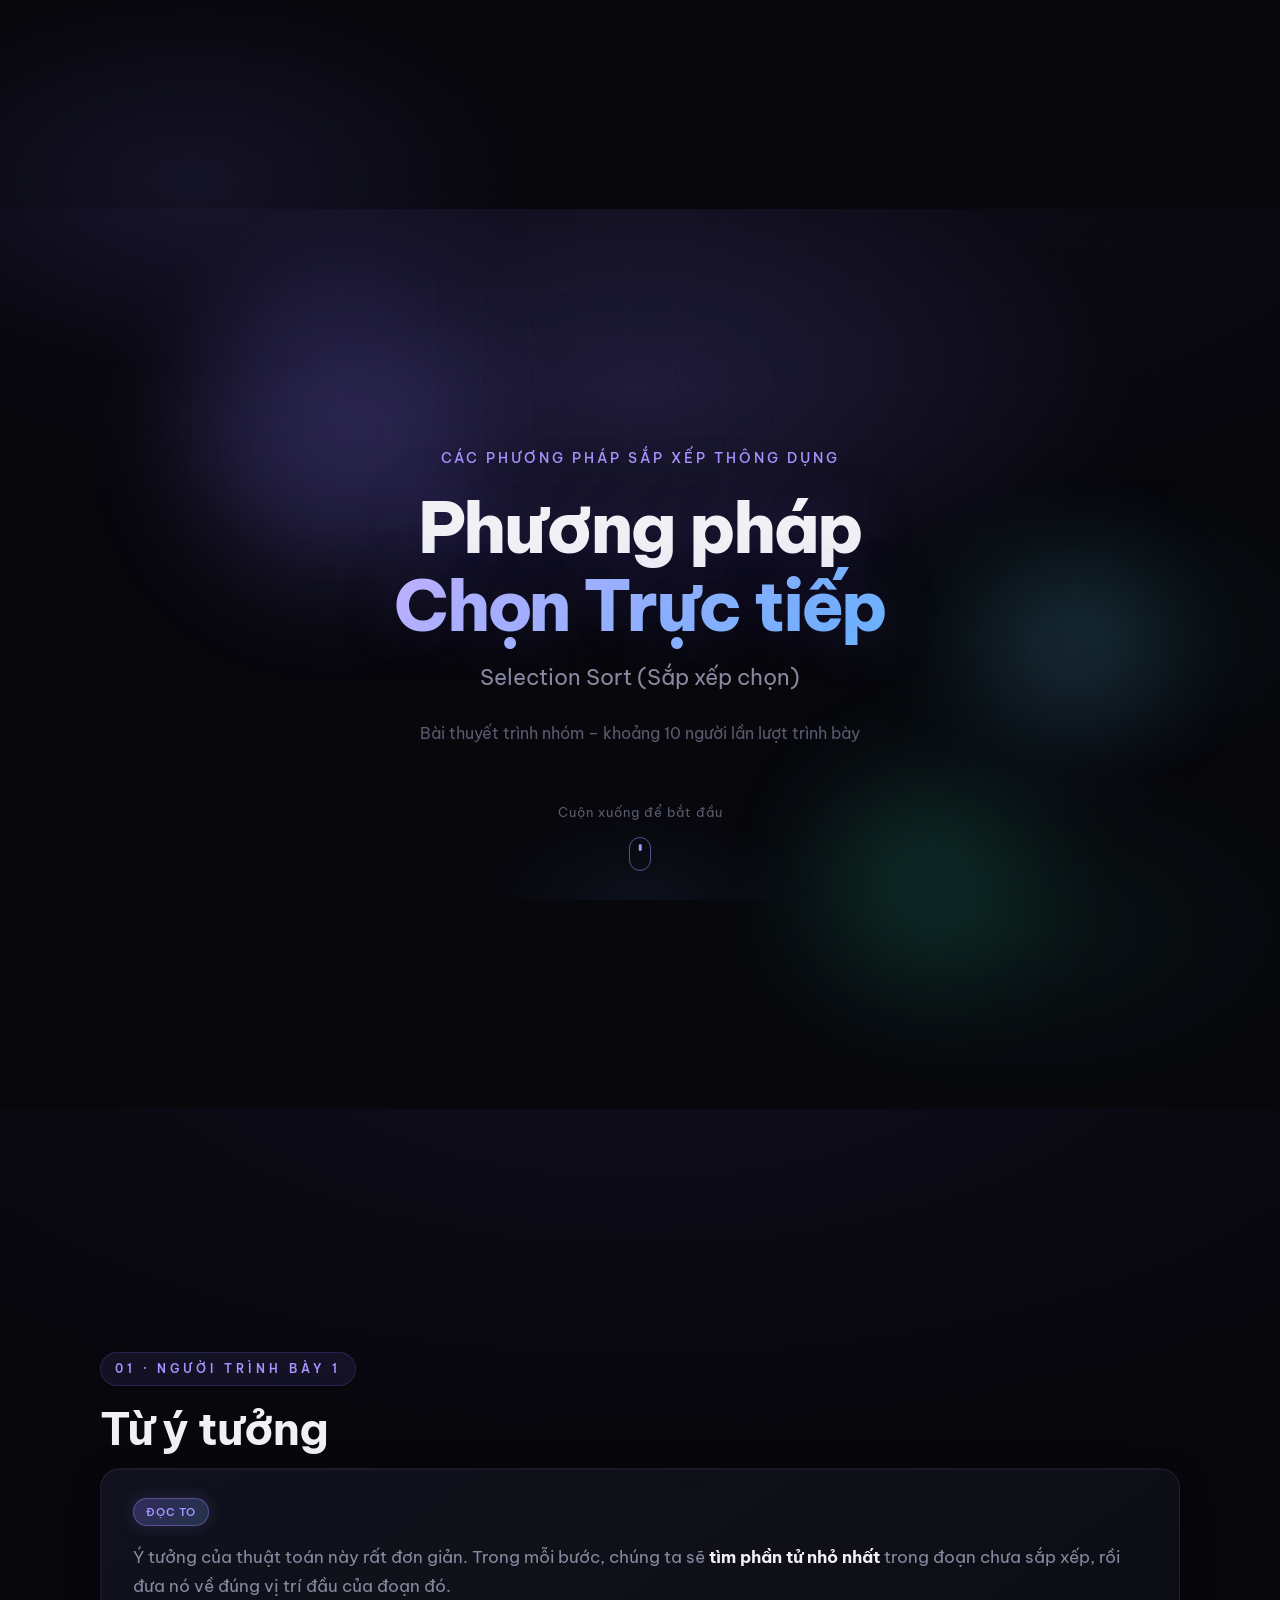
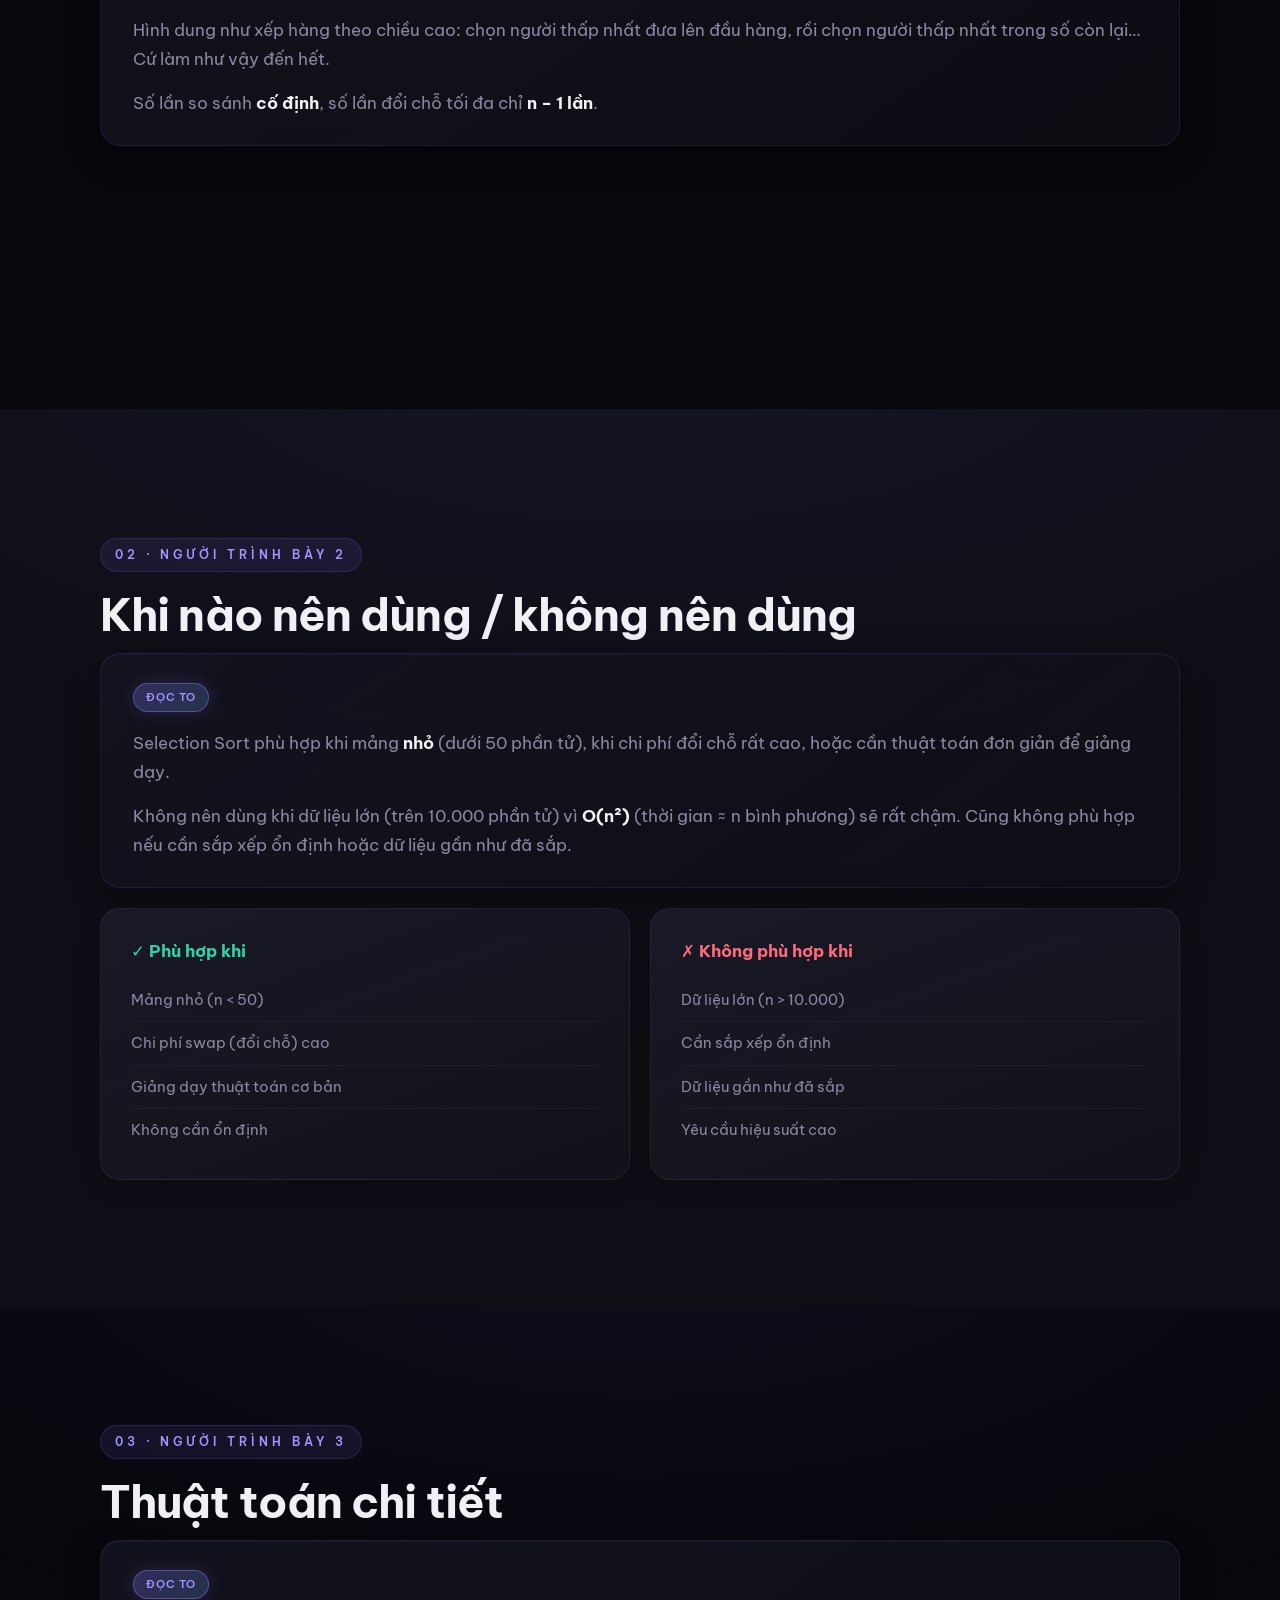
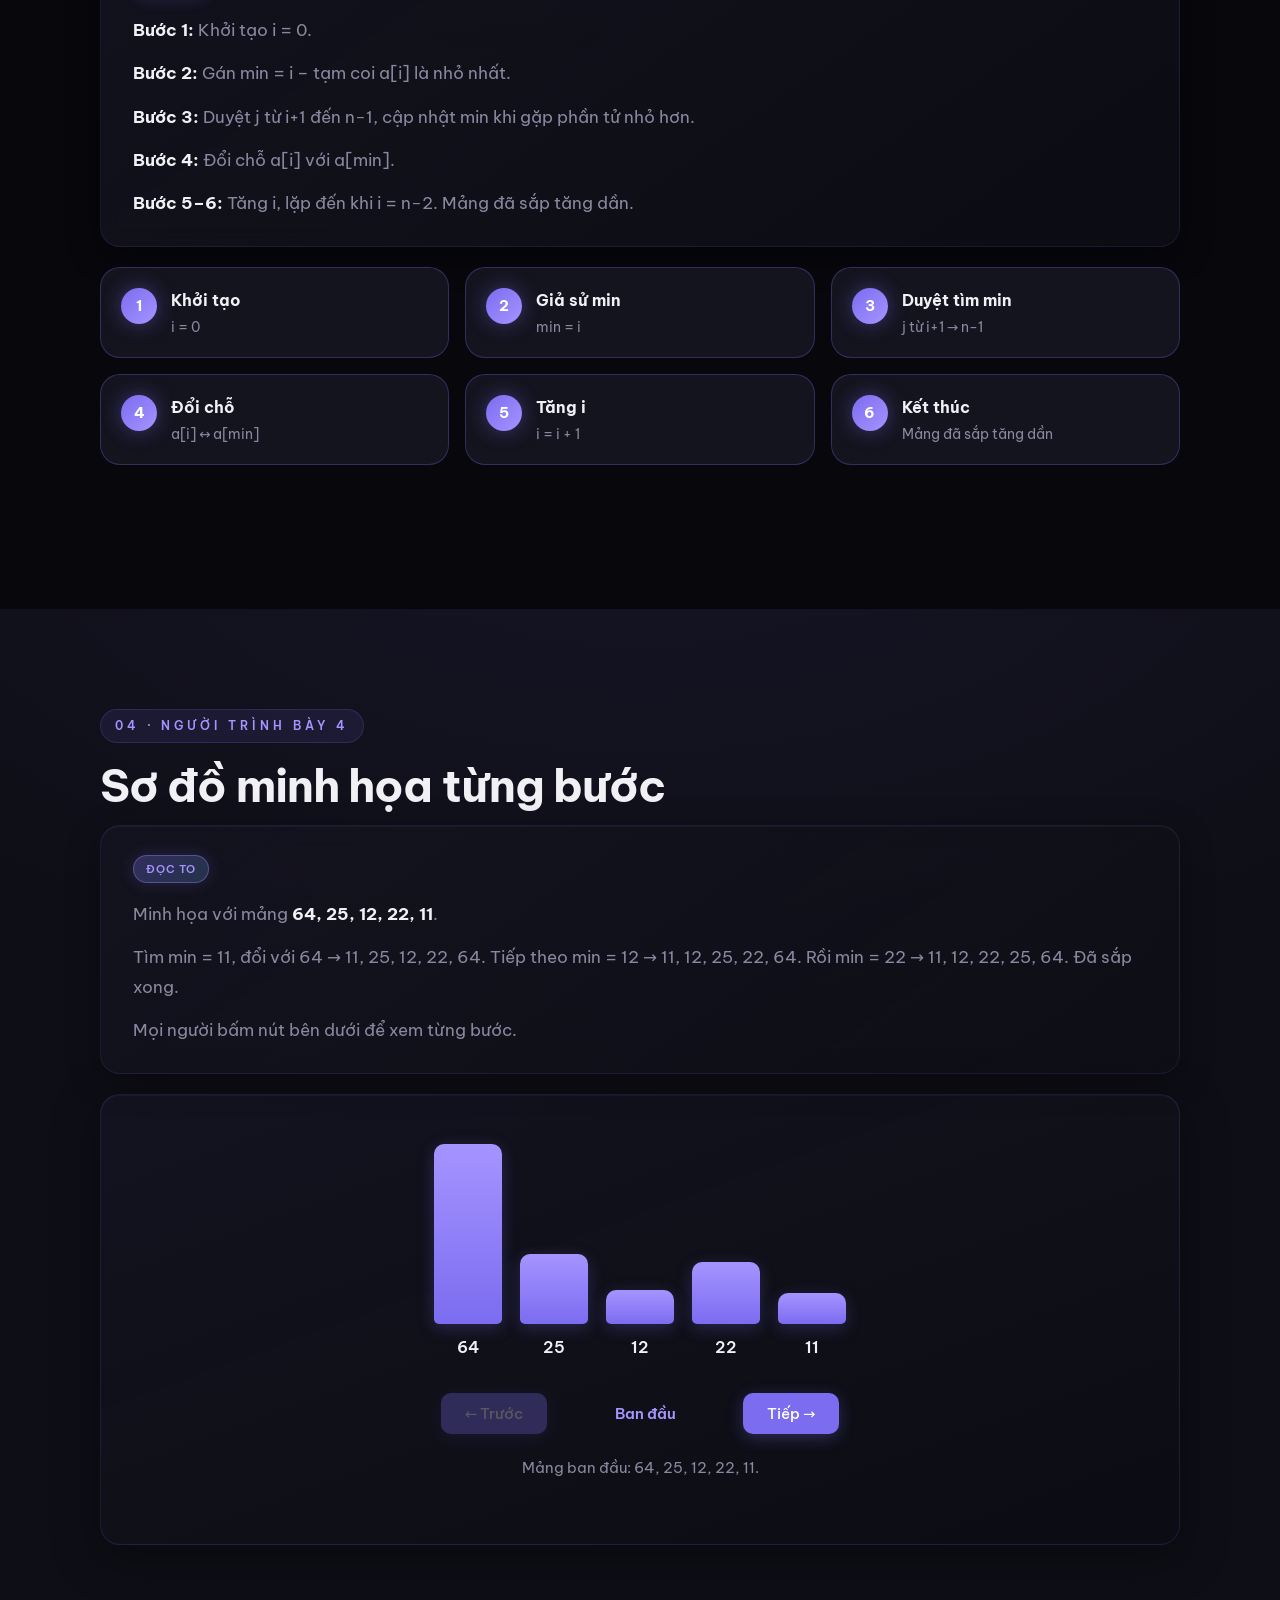
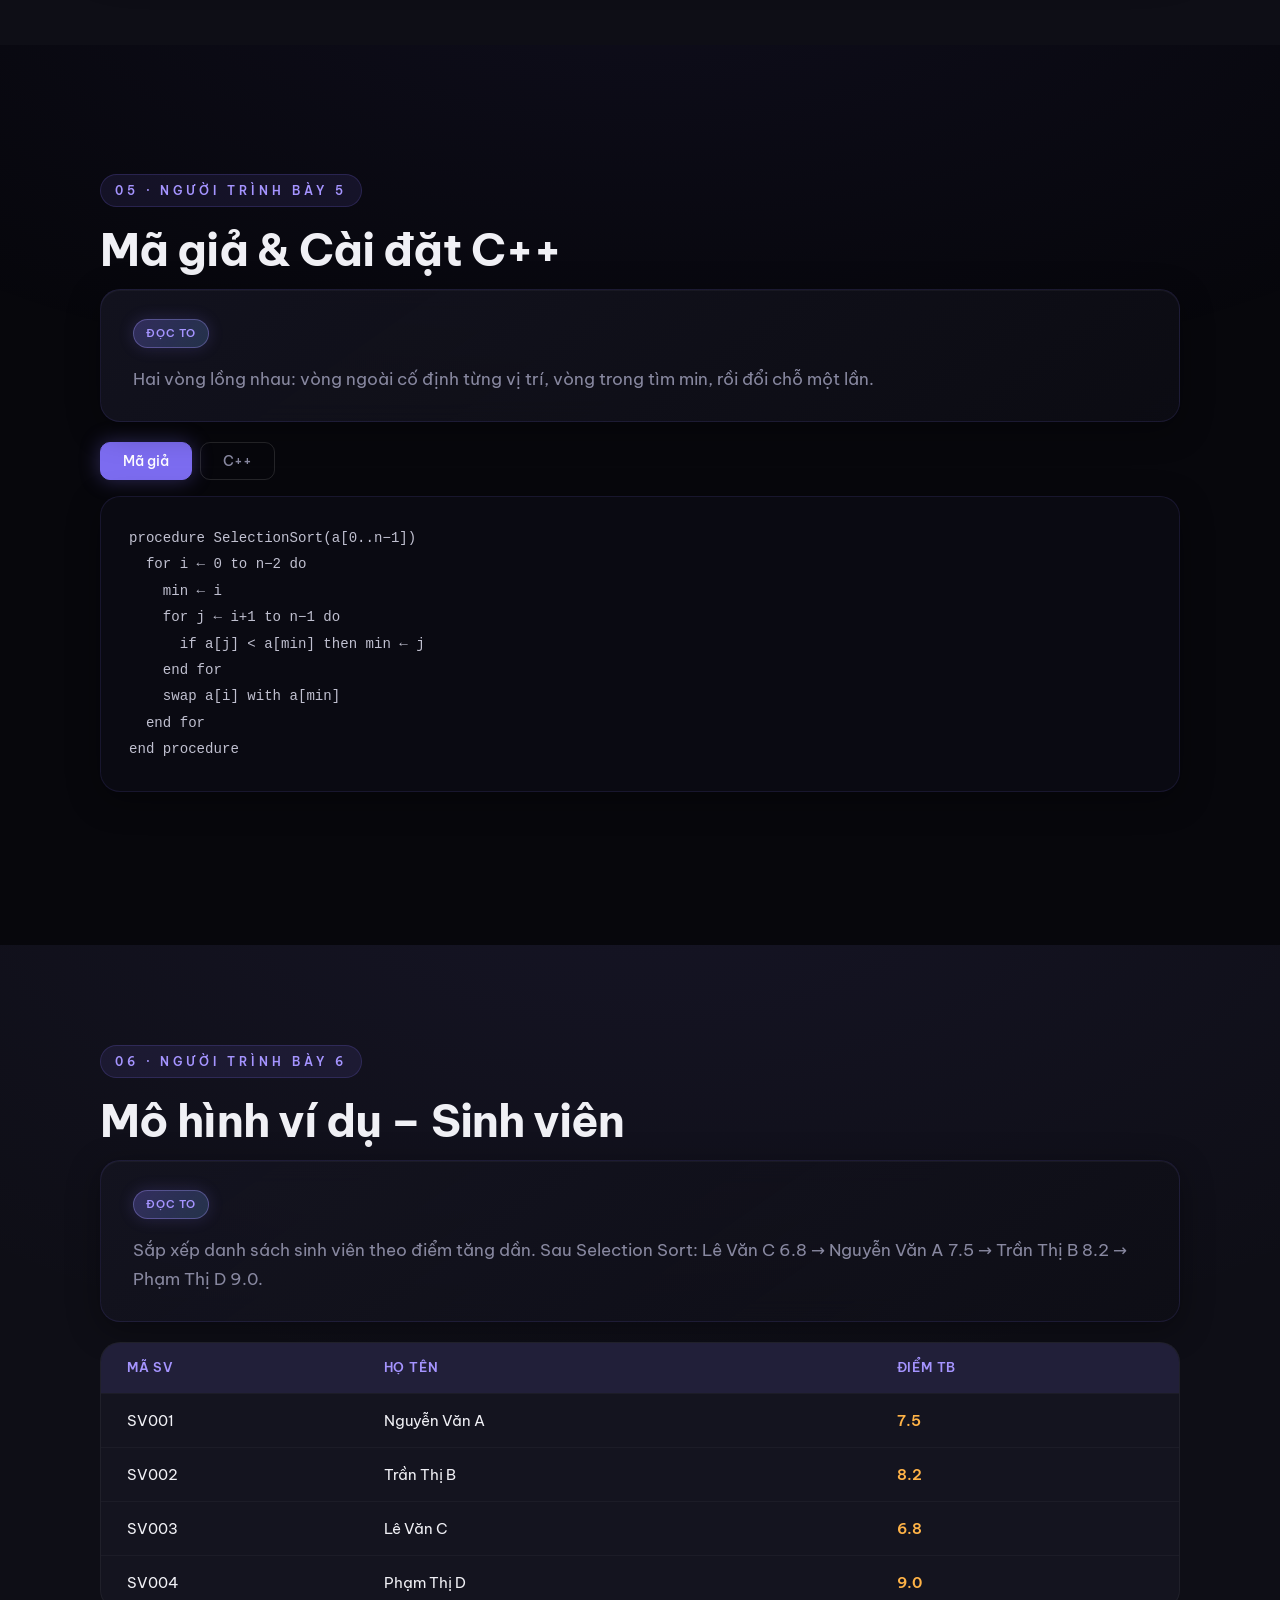
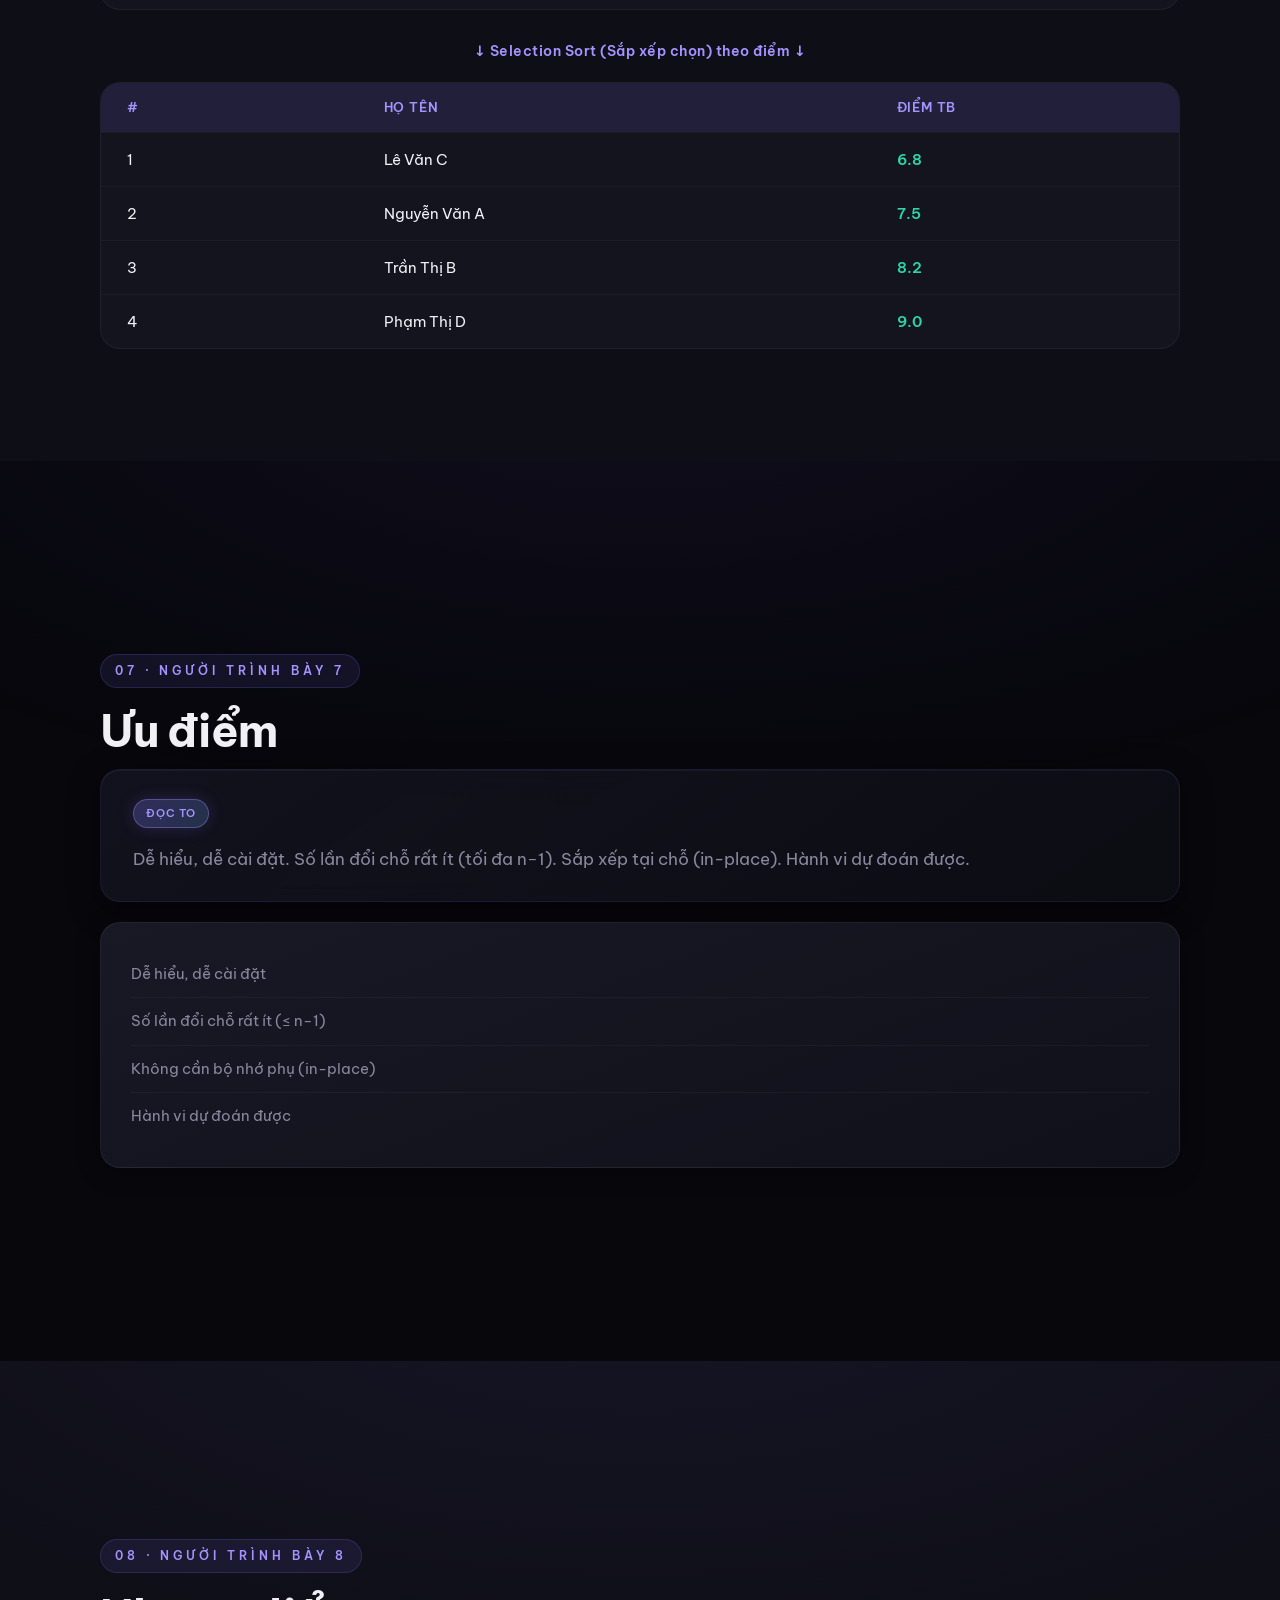
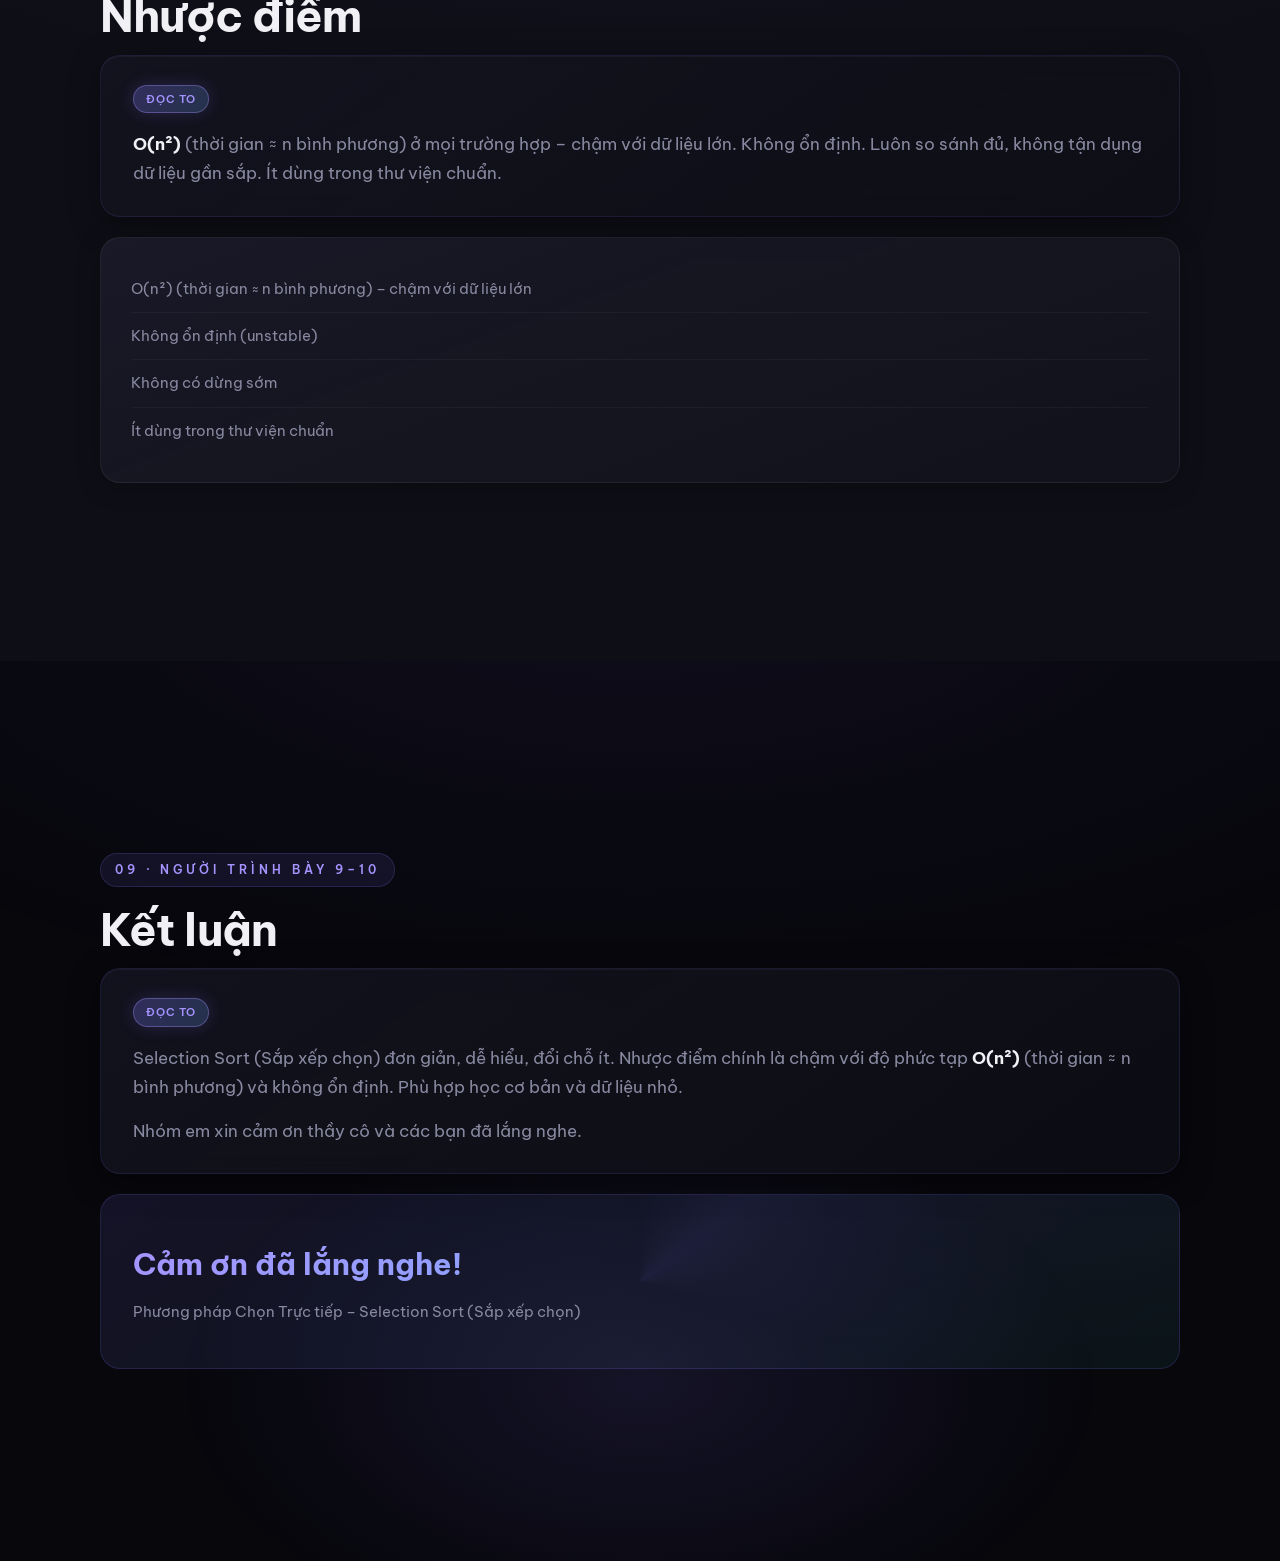
==== commit 539bd77f: "Explain O(n²) in plain Vietnamese" ====
--- a/index.html
+++ b/index.html
@@ -1,136 +1,109 @@
 <!DOCTYPE html>
 <html lang="vi">
 <head>
-  <meta charset="UTF-8" />
-  <meta name="viewport" content="width=device-width, initial-scale=1.0" />
-  <title>Phương pháp Chọn Trực tiếp – Selection Sort (Sắp xếp chọn)</title>
-  <link rel="preconnect" href="https://fonts.googleapis.com">
-  <link rel="preconnect" href="https://fonts.gstatic.com" crossorigin>
-  <link href="https://fonts.googleapis.com/css2?family=Be+Vietnam+Pro:wght@300;400;500;600;700;800&display=swap" rel="stylesheet">
-  <link rel="stylesheet" href="style.css" />
-  <link rel="stylesheet" href="polish.css" />
-  <style>
-    .speaker-tag { display:inline-block; background:rgba(124,108,240,0.2); color:var(--accent-soft); font-size:0.75rem; font-weight:600; padding:4px 12px; border-radius:20px; margin-bottom:16px; }
-    .script-block { background:var(--bg-card); border-radius:var(--radius); padding:28px 32px; border:1px solid rgba(255,255,255,0.05); margin-bottom:20px; border-left:4px solid var(--accent); }
-    .script-block p { color:var(--text-muted); font-size:1.05rem; line-height:1.75; margin-bottom:14px; }
-    .script-block p:last-child { margin-bottom:0; }
-    .script-block strong { color:var(--text); }
-    .hero-orbs { position:absolute; inset:0; overflow:hidden; pointer-events:none; }
-    .orb { position:absolute; border-radius:50%; filter:blur(60px); opacity:0.45; animation:orbFloat 10s ease-in-out infinite; }
-    .orb-1 { width:280px; height:280px; background:rgba(124,108,240,0.5); top:10%; left:15%; }
-    .orb-2 { width:200px; height:200px; background:rgba(45,212,168,0.35); bottom:15%; right:20%; animation-delay:-3s; }
-    .orb-3 { width:160px; height:160px; background:rgba(110,182,255,0.4); top:40%; right:10%; animation-delay:-6s; }
-    @keyframes orbFloat { 0%,100% { transform:translate(0,0) scale(1); } 50% { transform:translate(20px,-25px) scale(1.08); } }
-    .hero { position:relative; overflow:hidden; }
-  </style>
+<meta charset="UTF-8"/>
+<meta name="viewport" content="width=device-width, initial-scale=1.0"/>
+<title>Phương pháp Chọn Trực tiếp – Selection Sort (Sắp xếp chọn)</title>
+<link href="https://fonts.googleapis.com/css2?family=Be+Vietnam+Pro:wght@300;400;500;600;700;800&display=swap" rel="stylesheet">
+<link rel="stylesheet" href="style.css"/>
+<link rel="stylesheet" href="polish.css"/>
+<style>
+.speaker-tag{display:inline-block;background:rgba(124,108,240,0.2);color:var(--accent-soft);font-size:0.75rem;font-weight:600;padding:4px 12px;border-radius:20px;margin-bottom:16px}
+.script-block{background:var(--bg-card);border-radius:var(--radius);padding:28px 32px;border:1px solid rgba(255,255,255,0.05);margin-bottom:20px;border-left:4px solid var(--accent)}
+.script-block p{color:var(--text-muted);font-size:1.05rem;line-height:1.75;margin-bottom:14px}
+.script-block p:last-child{margin-bottom:0}.script-block strong{color:var(--text)}
+.hero-orbs{position:absolute;inset:0;overflow:hidden;pointer-events:none}
+.orb{position:absolute;border-radius:50%;filter:blur(60px);opacity:0.45;animation:orbFloat 10s ease-in-out infinite}
+.orb-1{width:280px;height:280px;background:rgba(124,108,240,0.5);top:10%;left:15%}
+.orb-2{width:200px;height:200px;background:rgba(45,212,168,0.35);bottom:15%;right:20%;animation-delay:-3s}
+.orb-3{width:160px;height:160px;background:rgba(110,182,255,0.4);top:40%;right:10%;animation-delay:-6s}
+@keyframes orbFloat{0%,100%{transform:translate(0,0) scale(1)}50%{transform:translate(20px,-25px) scale(1.08)}}
+.hero{position:relative;overflow:hidden}
+</style>
 </head>
 <body>
-  <div class="progress-bar" id="progressBar"></div>
-  <nav class="nav-dots" id="navDots">
-    <a href="#hero" data-section="0" data-label="Mở đầu" class="active"></a>
-    <a href="#idea" data-section="1" data-label="Ý tưởng"></a>
-    <a href="#when" data-section="2" data-label="Khi nào dùng"></a>
-    <a href="#algo" data-section="3" data-label="Thuật toán"></a>
-    <a href="#visual" data-section="4" data-label="Minh họa"></a>
-    <a href="#code" data-section="5" data-label="Mã nguồn"></a>
-    <a href="#example" data-section="6" data-label="Ví dụ"></a>
-    <a href="#pros" data-section="7" data-label="Ưu điểm"></a>
-    <a href="#cons" data-section="8" data-label="Nhược điểm"></a>
-    <a href="#conclusion" data-section="9" data-label="Kết luận"></a>
-  </nav>
-  <section class="section hero" id="hero">
-    <div class="hero-orbs" aria-hidden="true"><span class="orb orb-1"></span><span class="orb orb-2"></span><span class="orb orb-3"></span></div>
-    <div class="hero-content">
-      <p class="eyebrow">Các phương pháp sắp xếp thông dụng</p>
-      <h1>Phương pháp<br><span class="highlight">Chọn Trực tiếp</span></h1>
-      <p class="subtitle">Selection Sort (Sắp xếp chọn)</p>
-      <p class="hero-desc">Bài thuyết trình nhóm – khoảng 10 người lần lượt trình bày</p>
-      <div class="scroll-hint"><span>Cuộn xuống để bắt đầu</span><div class="mouse"></div></div>
-    </div>
-  </section>
-  <section class="section" id="idea">
-    <div class="container">
-      <div class="section-label">01 · Người trình bày 1</div>
-      <h2>Từ ý tưởng</h2>
-      <div class="script-block">
-        <span class="speaker-tag">Đọc to</span>
-        <p>Ý tưởng của thuật toán này rất đơn giản và dễ hình dung. Trong mỗi bước, chúng ta sẽ <strong>tìm phần tử nhỏ nhất</strong> trong đoạn chưa được sắp xếp, rồi đưa phần tử đó về đúng vị trí đầu của đoạn đó.</p>
-        <p>Có thể hình dung như đang xếp hàng người theo chiều cao: ta chọn người thấp nhất trong hàng, đưa lên đứng đầu hàng. Sau đó chọn người thấp nhất trong số còn lại, đưa lên đứng vị trí thứ hai. Cứ làm như vậy cho đến hết.</p>
-        <p>Đặc điểm quan trọng là số lần so sánh <strong>cố định</strong>, không phụ thuộc dữ liệu đầu vào, và số lần đổi chỗ tối đa chỉ là <strong>n − 1 lần</strong>.</p>
-      </div>
-    </div>
-  </section>
-  <section class="section dark" id="when">
-    <div class="container">
-      <div class="section-label">02 · Người trình bày 2</div>
-      <h2>Khi nào nên dùng / không nên dùng</h2>
-      <div class="script-block">
-        <span class="speaker-tag">Đọc to</span>
-        <p>Selection Sort phù hợp khi mảng <strong>nhỏ</strong> (dưới 50 phần tử), khi chi phí đổi chỗ rất cao, khi cần thuật toán đơn giản để giảng dạy, hoặc khi không quan tâm đến tính ổn định.</p>
-        <p>Không nên dùng khi dữ liệu lớn (trên 10.000 phần tử), cần sắp xếp ổn định, dữ liệu gần như đã sắp, hoặc yêu cầu hiệu suất cao.</p>
-      </div>
-      <div class="suitable-grid">
-        <div class="card good"><h4>✓ Phù hợp khi</h4><ul><li>Mảng nhỏ (n < 50)</li><li>Chi phí swap cao</li><li>Giảng dạy thuật toán cơ bản</li><li>Không cần ổn định</li></ul></div>
-        <div class="card bad"><h4>✗ Không phù hợp khi</h4><ul><li>Dữ liệu lớn (n > 10.000)</li><li>Cần sắp xếp ổn định</li><li>Dữ liệu gần như đã sắp</li><li>Yêu cầu hiệu suất cao</li></ul></div>
-      </div>
-    </div>
-  </section>
-  <section class="section" id="algo">
-    <div class="container">
-      <div class="section-label">03 · Người trình bày 3</div>
-      <h2>Thuật toán chi tiết</h2>
-      <div class="script-block">
-        <span class="speaker-tag">Đọc to</span>
-        <p><strong>Bước 1:</strong> Khởi tạo i = 0.</p>
-        <p><strong>Bước 2:</strong> Gán min = i – tạm coi a[i] là nhỏ nhất.</p>
-        <p><strong>Bước 3:</strong> Duyệt j từ i+1 đến n−1, cập nhật min khi gặp phần tử nhỏ hơn.</p>
-        <p><strong>Bước 4:</strong> Đổi chỗ a[i] với a[min].</p>
-        <p><strong>Bước 5–6:</strong> Tăng i, lặp đến khi i = n−2. Mảng đã sắp tăng dần.</p>
-      </div>
-      <div class="steps">
-        <div class="step"><div class="step-num">1</div><div class="step-content"><h4>Khởi tạo</h4><p>i = 0</p></div></div>
-        <div class="step"><div class="step-num">2</div><div class="step-content"><h4>Giả sử min</h4><p>min = i</p></div></div>
-        <div class="step"><div class="step-num">3</div><div class="step-content"><h4>Duyệt tìm min</h4><p>j từ i+1 → n−1</p></div></div>
-        <div class="step"><div class="step-num">4</div><div class="step-content"><h4>Đổi chỗ</h4><p>a[i] ↔ a[min]</p></div></div>
-        <div class="step"><div class="step-num">5</div><div class="step-content"><h4>Tăng i</h4><p>i = i + 1</p></div></div>
-        <div class="step"><div class="step-num">6</div><div class="step-content"><h4>Kết thúc</h4><p>Mảng đã sắp tăng dần</p></div></div>
-      </div>
-    </div>
-  </section>
-  <section class="section dark" id="visual">
-    <div class="container">
-      <div class="section-label">04 · Người trình bày 4</div>
-      <h2>Sơ đồ minh họa từng bước</h2>
-      <div class="script-block">
-        <span class="speaker-tag">Đọc to</span>
-        <p>Minh họa với mảng <strong>64, 25, 12, 22, 11</strong>.</p>
-        <p>Tìm min = 11, đổi với 64 → 11, 25, 12, 22, 64. Tiếp theo min = 12, đổi với 25 → 11, 12, 25, 22, 64. Rồi min = 22, đổi với 25 → 11, 12, 22, 25, 64. Cuối cùng đã sắp xong.</p>
-        <p>Mọi người bấm nút bên dưới để xem từng bước.</p>
-      </div>
-      <div class="visualizer">
-        <div class="array-state" id="arrayState"></div>
-        <div class="visual-controls">
-          <button id="prevStep" class="btn">← Trước</button>
-          <span class="step-label" id="stepLabel">Ban đầu</span>
-          <button id="nextStep" class="btn">Tiếp →</button>
-        </div>
-        <div class="step-explanation" id="stepExplanation"></div>
-      </div>
-    </div>
-  </section>
-  <section class="section" id="code">
-    <div class="container">
-      <div class="section-label">05 · Người trình bày 5</div>
-      <h2>Mã giả & Cài đặt C++</h2>
-      <div class="script-block">
-        <span class="speaker-tag">Đọc to</span>
-        <p>Hai vòng lồng nhau: vòng ngoài cố định từng vị trí, vòng trong tìm min, rồi đổi chỗ một lần. Không cần dừng sớm vì luôn chạy đủ số lần so sánh.</p>
-      </div>
-      <div class="code-tabs">
-        <button class="tab active" data-tab="pseudo">Mã giả</button>
-        <button class="tab" data-tab="cpp">C++</button>
-      </div>
-      <div class="code-panel active" id="pseudo"><pre><code>procedure SelectionSort(a[0..n−1])
+<div class="progress-bar" id="progressBar"></div>
+<nav class="nav-dots" id="navDots">
+<a href="#hero" data-section="0" data-label="Mở đầu" class="active"></a>
+<a href="#idea" data-section="1" data-label="Ý tưởng"></a>
+<a href="#when" data-section="2" data-label="Khi nào dùng"></a>
+<a href="#algo" data-section="3" data-label="Thuật toán"></a>
+<a href="#visual" data-section="4" data-label="Minh họa"></a>
+<a href="#code" data-section="5" data-label="Mã nguồn"></a>
+<a href="#example" data-section="6" data-label="Ví dụ"></a>
+<a href="#pros" data-section="7" data-label="Ưu điểm"></a>
+<a href="#cons" data-section="8" data-label="Nhược điểm"></a>
+<a href="#conclusion" data-section="9" data-label="Kết luận"></a>
+</nav>
+<section class="section hero" id="hero">
+<div class="hero-orbs" aria-hidden="true"><span class="orb orb-1"></span><span class="orb orb-2"></span><span class="orb orb-3"></span></div>
+<div class="hero-content">
+<p class="eyebrow">Các phương pháp sắp xếp thông dụng</p>
+<h1>Phương pháp<br><span class="highlight">Chọn Trực tiếp</span></h1>
+<p class="subtitle">Selection Sort (Sắp xếp chọn)</p>
+<p class="hero-desc">Bài thuyết trình nhóm – khoảng 10 người lần lượt trình bày</p>
+<div class="scroll-hint"><span>Cuộn xuống để bắt đầu</span><div class="mouse"></div></div>
+</div></section>
+<section class="section" id="idea"><div class="container">
+<div class="section-label">01 · Người trình bày 1</div><h2>Từ ý tưởng</h2>
+<div class="script-block"><span class="speaker-tag">Đọc to</span>
+<p>Ý tưởng của thuật toán này rất đơn giản. Trong mỗi bước, chúng ta sẽ <strong>tìm phần tử nhỏ nhất</strong> trong đoạn chưa sắp xếp, rồi đưa nó về đúng vị trí đầu của đoạn đó.</p>
+<p>Hình dung như xếp hàng theo chiều cao: chọn người thấp nhất đưa lên đầu hàng, rồi chọn người thấp nhất trong số còn lại… Cứ làm như vậy đến hết.</p>
+<p>Số lần so sánh <strong>cố định</strong>, số lần đổi chỗ tối đa chỉ <strong>n − 1 lần</strong>.</p>
+</div></div></section>
+<section class="section dark" id="when"><div class="container">
+<div class="section-label">02 · Người trình bày 2</div><h2>Khi nào nên dùng / không nên dùng</h2>
+<div class="script-block"><span class="speaker-tag">Đọc to</span>
+<p>Selection Sort phù hợp khi mảng <strong>nhỏ</strong> (dưới 50 phần tử), khi chi phí đổi chỗ rất cao, hoặc cần thuật toán đơn giản để giảng dạy.</p>
+<p>Không nên dùng khi dữ liệu lớn (trên 10.000 phần tử) vì <strong>O(n²)</strong> (thời gian ≈ n bình phương) sẽ rất chậm. Cũng không phù hợp nếu cần sắp xếp ổn định hoặc dữ liệu gần như đã sắp.</p>
+</div>
+<div class="suitable-grid">
+<div class="card good"><h4>✓ Phù hợp khi</h4><ul><li>Mảng nhỏ (n < 50)</li><li>Chi phí swap (đổi chỗ) cao</li><li>Giảng dạy thuật toán cơ bản</li><li>Không cần ổn định</li></ul></div>
+<div class="card bad"><h4>✗ Không phù hợp khi</h4><ul><li>Dữ liệu lớn (n > 10.000)</li><li>Cần sắp xếp ổn định</li><li>Dữ liệu gần như đã sắp</li><li>Yêu cầu hiệu suất cao</li></ul></div>
+</div></div></section>
+<section class="section" id="algo"><div class="container">
+<div class="section-label">03 · Người trình bày 3</div><h2>Thuật toán chi tiết</h2>
+<div class="script-block"><span class="speaker-tag">Đọc to</span>
+<p><strong>Bước 1:</strong> Khởi tạo i = 0.</p>
+<p><strong>Bước 2:</strong> Gán min = i – tạm coi a[i] là nhỏ nhất.</p>
+<p><strong>Bước 3:</strong> Duyệt j từ i+1 đến n−1, cập nhật min khi gặp phần tử nhỏ hơn.</p>
+<p><strong>Bước 4:</strong> Đổi chỗ a[i] với a[min].</p>
+<p><strong>Bước 5–6:</strong> Tăng i, lặp đến khi i = n−2. Mảng đã sắp tăng dần.</p>
+</div>
+<div class="steps">
+<div class="step"><div class="step-num">1</div><div class="step-content"><h4>Khởi tạo</h4><p>i = 0</p></div></div>
+<div class="step"><div class="step-num">2</div><div class="step-content"><h4>Giả sử min</h4><p>min = i</p></div></div>
+<div class="step"><div class="step-num">3</div><div class="step-content"><h4>Duyệt tìm min</h4><p>j từ i+1 → n−1</p></div></div>
+<div class="step"><div class="step-num">4</div><div class="step-content"><h4>Đổi chỗ</h4><p>a[i] ↔ a[min]</p></div></div>
+<div class="step"><div class="step-num">5</div><div class="step-content"><h4>Tăng i</h4><p>i = i + 1</p></div></div>
+<div class="step"><div class="step-num">6</div><div class="step-content"><h4>Kết thúc</h4><p>Mảng đã sắp tăng dần</p></div></div>
+</div></div></section>
+<section class="section dark" id="visual"><div class="container">
+<div class="section-label">04 · Người trình bày 4</div><h2>Sơ đồ minh họa từng bước</h2>
+<div class="script-block"><span class="speaker-tag">Đọc to</span>
+<p>Minh họa với mảng <strong>64, 25, 12, 22, 11</strong>.</p>
+<p>Tìm min = 11, đổi với 64 → 11, 25, 12, 22, 64. Tiếp theo min = 12 → 11, 12, 25, 22, 64. Rồi min = 22 → 11, 12, 22, 25, 64. Đã sắp xong.</p>
+<p>Mọi người bấm nút bên dưới để xem từng bước.</p>
+</div>
+<div class="visualizer">
+<div class="array-state" id="arrayState"></div>
+<div class="visual-controls">
+<button id="prevStep" class="btn">← Trước</button>
+<span class="step-label" id="stepLabel">Ban đầu</span>
+<button id="nextStep" class="btn">Tiếp →</button>
+</div>
+<div class="step-explanation" id="stepExplanation"></div>
+</div></div></section>
+<section class="section" id="code"><div class="container">
+<div class="section-label">05 · Người trình bày 5</div><h2>Mã giả & Cài đặt C++</h2>
+<div class="script-block"><span class="speaker-tag">Đọc to</span>
+<p>Hai vòng lồng nhau: vòng ngoài cố định từng vị trí, vòng trong tìm min, rồi đổi chỗ một lần.</p>
+</div>
+<div class="code-tabs">
+<button class="tab active" data-tab="pseudo">Mã giả</button>
+<button class="tab" data-tab="cpp">C++</button>
+</div>
+<div class="code-panel active" id="pseudo"><pre><code>procedure SelectionSort(a[0..n−1])
   for i ← 0 to n−2 do
     min ← i
     for j ← i+1 to n−1 do
@@ -139,7 +112,7 @@
     swap a[i] with a[min]
   end for
 end procedure</code></pre></div>
-      <div class="code-panel" id="cpp"><pre><code>void selectionSort(int a[], int n) {
+<div class="code-panel" id="cpp"><pre><code>void selectionSort(int a[], int n) {
   for (int i = 0; i < n - 1; i++) {
     int min = i;
     for (int j = i + 1; j < n; j++) {
@@ -148,80 +121,53 @@
     int temp = a[i]; a[i] = a[min]; a[min] = temp;
   }
 }</code></pre></div>
-      <div class="code-notes">
-        <div class="note-item"><strong>Vòng for ngoài:</strong> chạy n−1 lần</div>
-        <div class="note-item"><strong>Biến min:</strong> chỉ số phần tử nhỏ nhất</div>
-        <div class="note-item"><strong>Vòng for trong:</strong> tìm phần tử nhỏ hơn</div>
-        <div class="note-item"><strong>Đổi chỗ:</strong> 1 lần sau khi tìm xong min</div>
-      </div>
-    </div>
-  </section>
-  <section class="section dark" id="example">
-    <div class="container">
-      <div class="section-label">06 · Người trình bày 6</div>
-      <h2>Mô hình ví dụ – Sinh viên</h2>
-      <div class="script-block">
-        <span class="speaker-tag">Đọc to</span>
-        <p>Sắp xếp danh sách sinh viên theo điểm tăng dần. Sau Selection Sort: Lê Văn C 6.8 → Nguyễn Văn A 7.5 → Trần Thị B 8.2 → Phạm Thị D 9.0.</p>
-      </div>
-      <div class="student-table">
-        <div class="table-header"><span>Mã SV</span><span>Họ tên</span><span>Điểm TB</span></div>
-        <div class="table-row before"><span>SV001</span><span>Nguyễn Văn A</span><span class="score">7.5</span></div>
-        <div class="table-row before"><span>SV002</span><span>Trần Thị B</span><span class="score">8.2</span></div>
-        <div class="table-row before"><span>SV003</span><span>Lê Văn C</span><span class="score">6.8</span></div>
-        <div class="table-row before"><span>SV004</span><span>Phạm Thị D</span><span class="score">9.0</span></div>
-      </div>
-      <div class="arrow-down">↓ Selection Sort (Sắp xếp chọn) theo điểm ↓</div>
-      <div class="student-table sorted">
-        <div class="table-header"><span>#</span><span>Họ tên</span><span>Điểm TB</span></div>
-        <div class="table-row after"><span>1</span><span>Lê Văn C</span><span class="score">6.8</span></div>
-        <div class="table-row after"><span>2</span><span>Nguyễn Văn A</span><span class="score">7.5</span></div>
-        <div class="table-row after"><span>3</span><span>Trần Thị B</span><span class="score">8.2</span></div>
-        <div class="table-row after"><span>4</span><span>Phạm Thị D</span><span class="score">9.0</span></div>
-      </div>
-    </div>
-  </section>
-  <section class="section" id="pros">
-    <div class="container">
-      <div class="section-label">07 · Người trình bày 7</div>
-      <h2>Ưu điểm</h2>
-      <div class="script-block">
-        <span class="speaker-tag">Đọc to</span>
-        <p>Dễ hiểu, dễ cài đặt. Số lần đổi chỗ rất ít (tối đa n−1). Sắp xếp tại chỗ O(1). Hành vi dự đoán được, số lần so sánh cố định.</p>
-      </div>
-      <div class="card pros" style="border-top:3px solid var(--green)">
-        <ul><li>Dễ hiểu, dễ cài đặt</li><li>Số lần đổi chỗ rất ít (≤ n−1)</li><li>Không cần bộ nhớ phụ (in-place)</li><li>Hành vi dự đoán được</li></ul>
-      </div>
-    </div>
-  </section>
-  <section class="section dark" id="cons">
-    <div class="container">
-      <div class="section-label">08 · Người trình bày 8</div>
-      <h2>Nhược điểm</h2>
-      <div class="script-block">
-        <span class="speaker-tag">Đọc to</span>
-        <p>O(n²) mọi trường hợp – chậm với dữ liệu lớn. Không ổn định. Luôn so sánh đủ, không tận dụng dữ liệu gần sắp. Ít dùng trong thư viện chuẩn.</p>
-      </div>
-      <div class="card cons" style="border-top:3px solid var(--red)">
-        <ul><li>O(n²) – chậm với dữ liệu lớn</li><li>Không ổn định (unstable)</li><li>Không có dừng sớm</li><li>Ít dùng trong thư viện chuẩn</li></ul>
-      </div>
-    </div>
-  </section>
-  <section class="section conclusion" id="conclusion">
-    <div class="container">
-      <div class="section-label">09 · Người trình bày 9–10</div>
-      <h2>Kết luận</h2>
-      <div class="script-block">
-        <span class="speaker-tag">Đọc to</span>
-        <p>Selection Sort (Sắp xếp chọn) đơn giản, dễ hiểu, đổi chỗ ít, không cần bộ nhớ phụ. Nhược điểm chính là chậm O(n²) và không ổn định. Phù hợp học cơ bản và dữ liệu nhỏ.</p>
-        <p>Nhóm em xin cảm ơn thầy cô và các bạn đã lắng nghe.</p>
-      </div>
-      <div class="thank-you">
-        <h3>Cảm ơn đã lắng nghe!</h3>
-        <p>Phương pháp Chọn Trực tiếp – Selection Sort (Sắp xếp chọn)</p>
-      </div>
-    </div>
-  </section>
-  <script src="script.js"></script>
+</div></section>
+<section class="section dark" id="example"><div class="container">
+<div class="section-label">06 · Người trình bày 6</div><h2>Mô hình ví dụ – Sinh viên</h2>
+<div class="script-block"><span class="speaker-tag">Đọc to</span>
+<p>Sắp xếp danh sách sinh viên theo điểm tăng dần. Sau Selection Sort: Lê Văn C 6.8 → Nguyễn Văn A 7.5 → Trần Thị B 8.2 → Phạm Thị D 9.0.</p>
+</div>
+<div class="student-table">
+<div class="table-header"><span>Mã SV</span><span>Họ tên</span><span>Điểm TB</span></div>
+<div class="table-row before"><span>SV001</span><span>Nguyễn Văn A</span><span class="score">7.5</span></div>
+<div class="table-row before"><span>SV002</span><span>Trần Thị B</span><span class="score">8.2</span></div>
+<div class="table-row before"><span>SV003</span><span>Lê Văn C</span><span class="score">6.8</span></div>
+<div class="table-row before"><span>SV004</span><span>Phạm Thị D</span><span class="score">9.0</span></div>
+</div>
+<div class="arrow-down">↓ Selection Sort (Sắp xếp chọn) theo điểm ↓</div>
+<div class="student-table sorted">
+<div class="table-header"><span>#</span><span>Họ tên</span><span>Điểm TB</span></div>
+<div class="table-row after"><span>1</span><span>Lê Văn C</span><span class="score">6.8</span></div>
+<div class="table-row after"><span>2</span><span>Nguyễn Văn A</span><span class="score">7.5</span></div>
+<div class="table-row after"><span>3</span><span>Trần Thị B</span><span class="score">8.2</span></div>
+<div class="table-row after"><span>4</span><span>Phạm Thị D</span><span class="score">9.0</span></div>
+</div></div></section>
+<section class="section" id="pros"><div class="container">
+<div class="section-label">07 · Người trình bày 7</div><h2>Ưu điểm</h2>
+<div class="script-block"><span class="speaker-tag">Đọc to</span>
+<p>Dễ hiểu, dễ cài đặt. Số lần đổi chỗ rất ít (tối đa n−1). Sắp xếp tại chỗ (in-place). Hành vi dự đoán được.</p>
+</div>
+<div class="card pros" style="border-top:3px solid var(--green)">
+<ul><li>Dễ hiểu, dễ cài đặt</li><li>Số lần đổi chỗ rất ít (≤ n−1)</li><li>Không cần bộ nhớ phụ (in-place)</li><li>Hành vi dự đoán được</li></ul>
+</div></div></section>
+<section class="section dark" id="cons"><div class="container">
+<div class="section-label">08 · Người trình bày 8</div><h2>Nhược điểm</h2>
+<div class="script-block"><span class="speaker-tag">Đọc to</span>
+<p><strong>O(n²)</strong> (thời gian ≈ n bình phương) ở mọi trường hợp – chậm với dữ liệu lớn. Không ổn định. Luôn so sánh đủ, không tận dụng dữ liệu gần sắp. Ít dùng trong thư viện chuẩn.</p>
+</div>
+<div class="card cons" style="border-top:3px solid var(--red)">
+<ul><li>O(n²) (thời gian ≈ n bình phương) – chậm với dữ liệu lớn</li><li>Không ổn định (unstable)</li><li>Không có dừng sớm</li><li>Ít dùng trong thư viện chuẩn</li></ul>
+</div></div></section>
+<section class="section conclusion" id="conclusion"><div class="container">
+<div class="section-label">09 · Người trình bày 9–10</div><h2>Kết luận</h2>
+<div class="script-block"><span class="speaker-tag">Đọc to</span>
+<p>Selection Sort (Sắp xếp chọn) đơn giản, dễ hiểu, đổi chỗ ít. Nhược điểm chính là chậm với độ phức tạp <strong>O(n²)</strong> (thời gian ≈ n bình phương) và không ổn định. Phù hợp học cơ bản và dữ liệu nhỏ.</p>
+<p>Nhóm em xin cảm ơn thầy cô và các bạn đã lắng nghe.</p>
+</div>
+<div class="thank-you">
+<h3>Cảm ơn đã lắng nghe!</h3>
+<p>Phương pháp Chọn Trực tiếp – Selection Sort (Sắp xếp chọn)</p>
+</div></div></section>
+<script src="script.js"></script>
 </body>
-</html>
+</html>
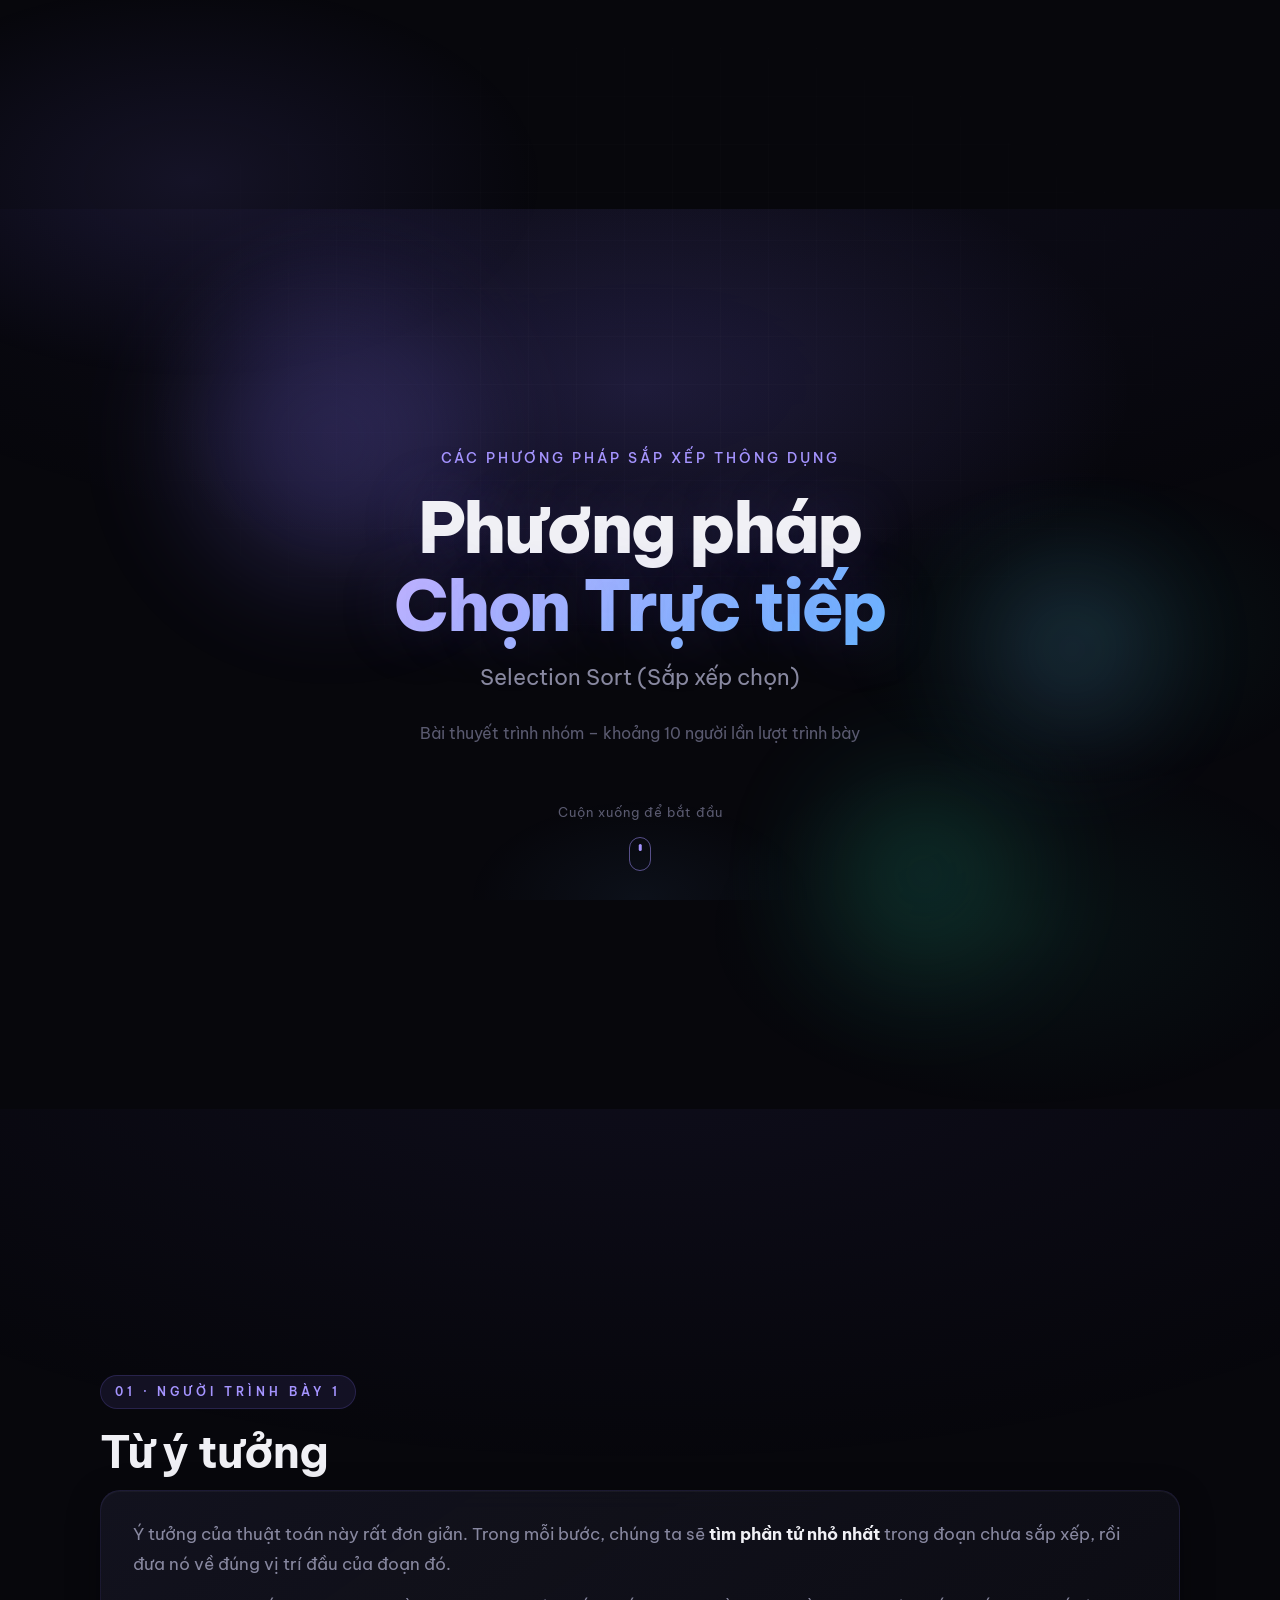
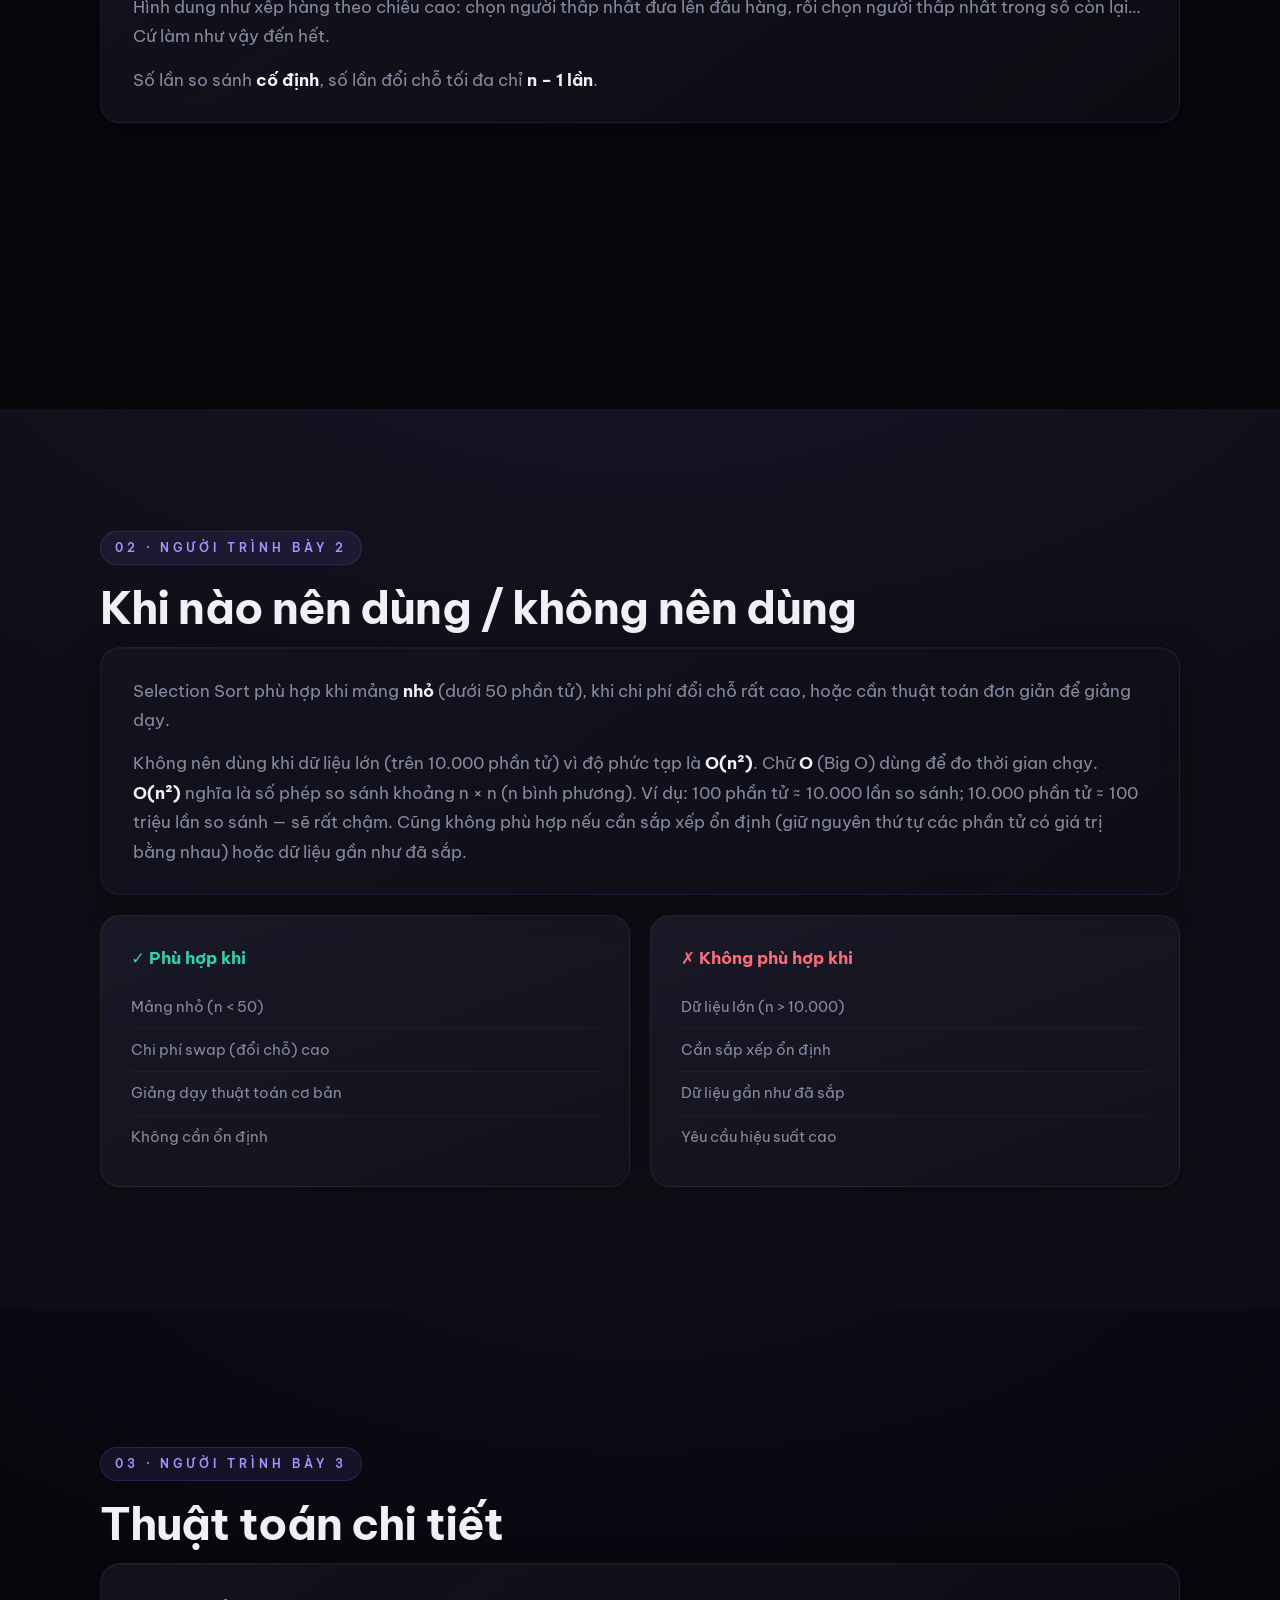
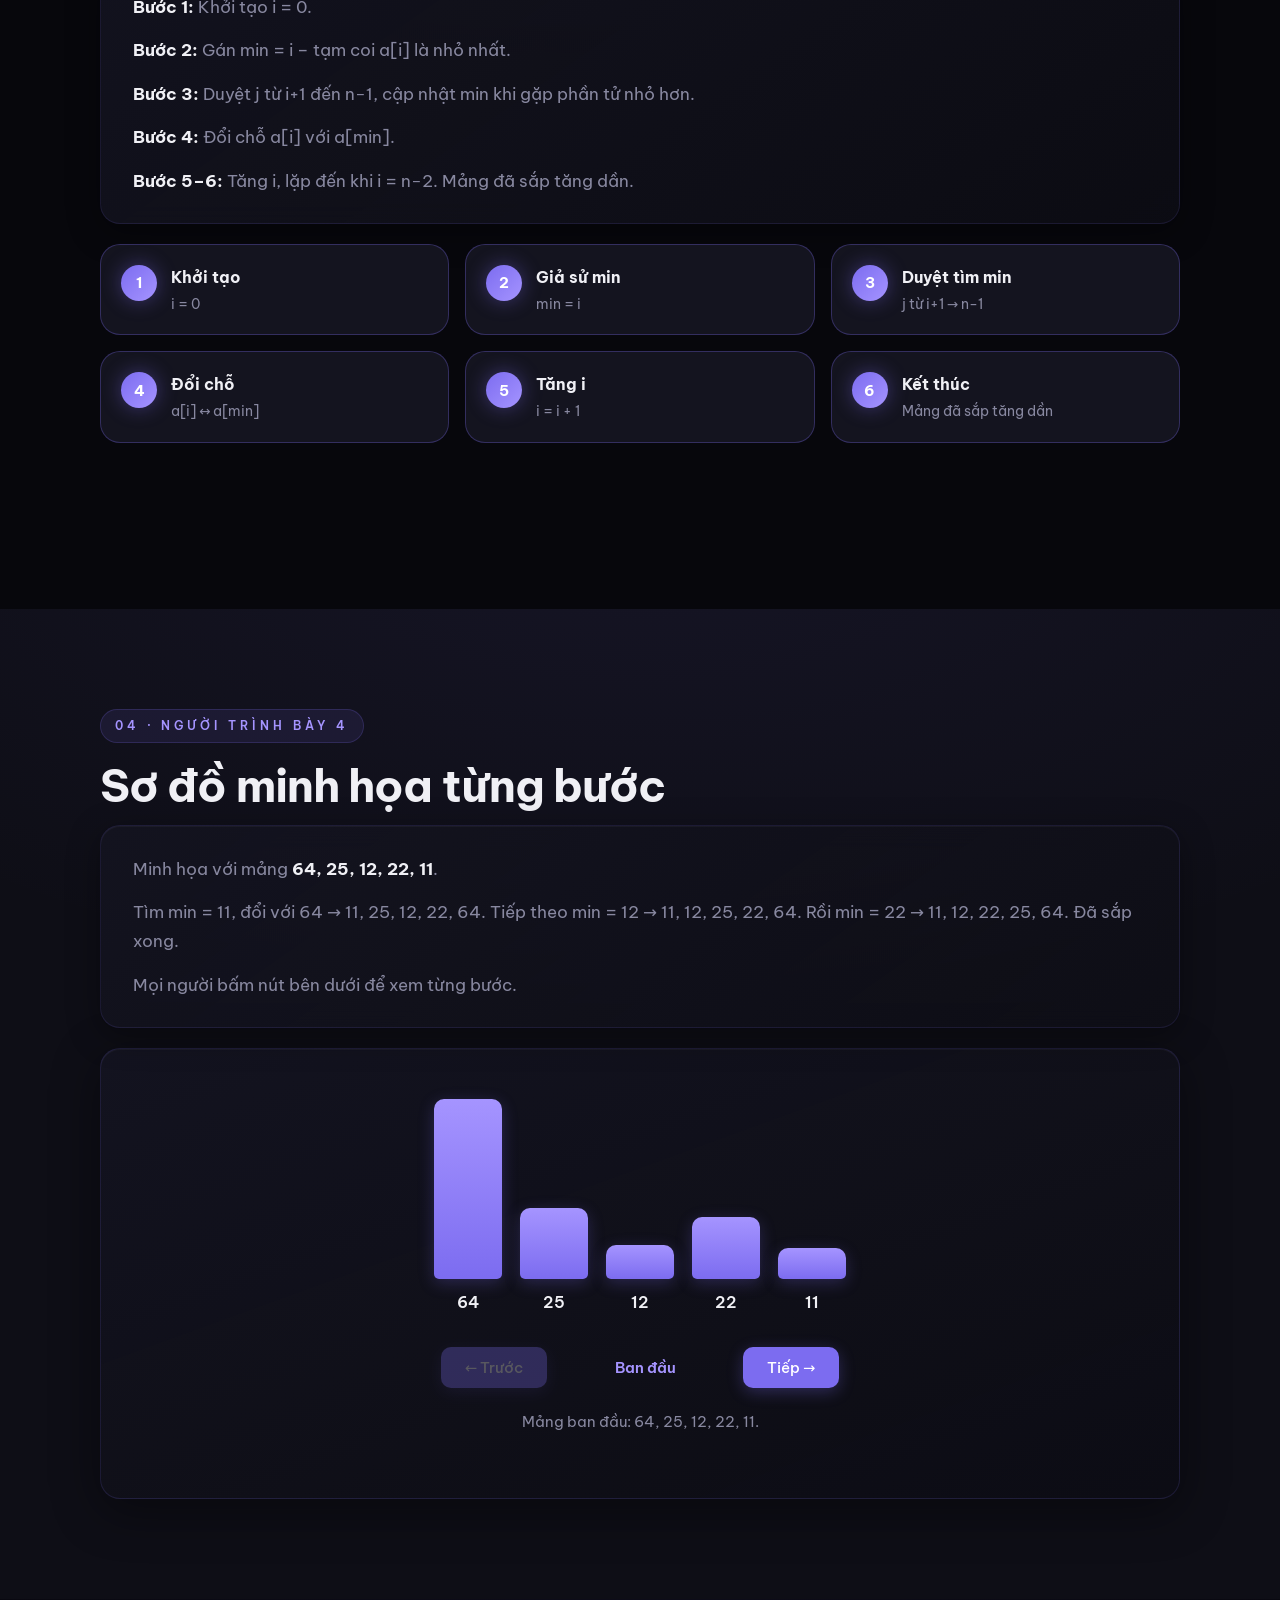
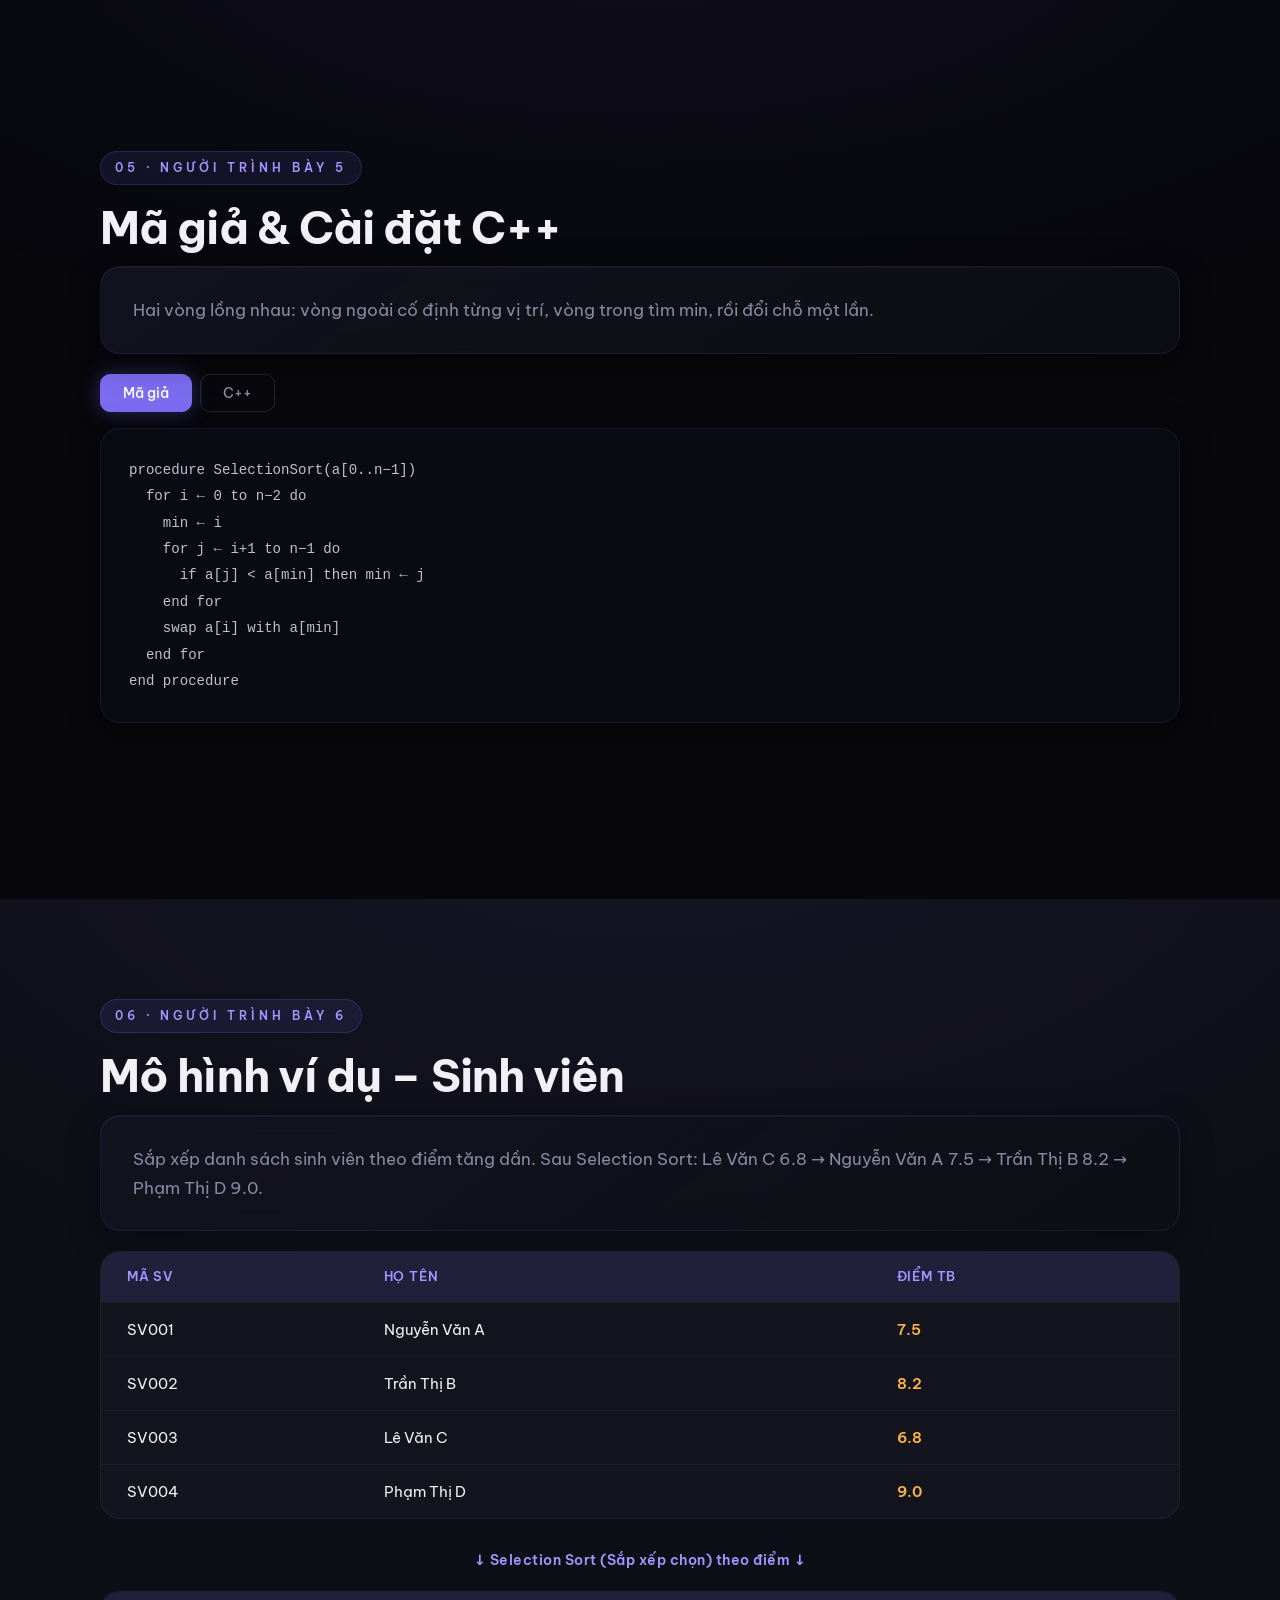
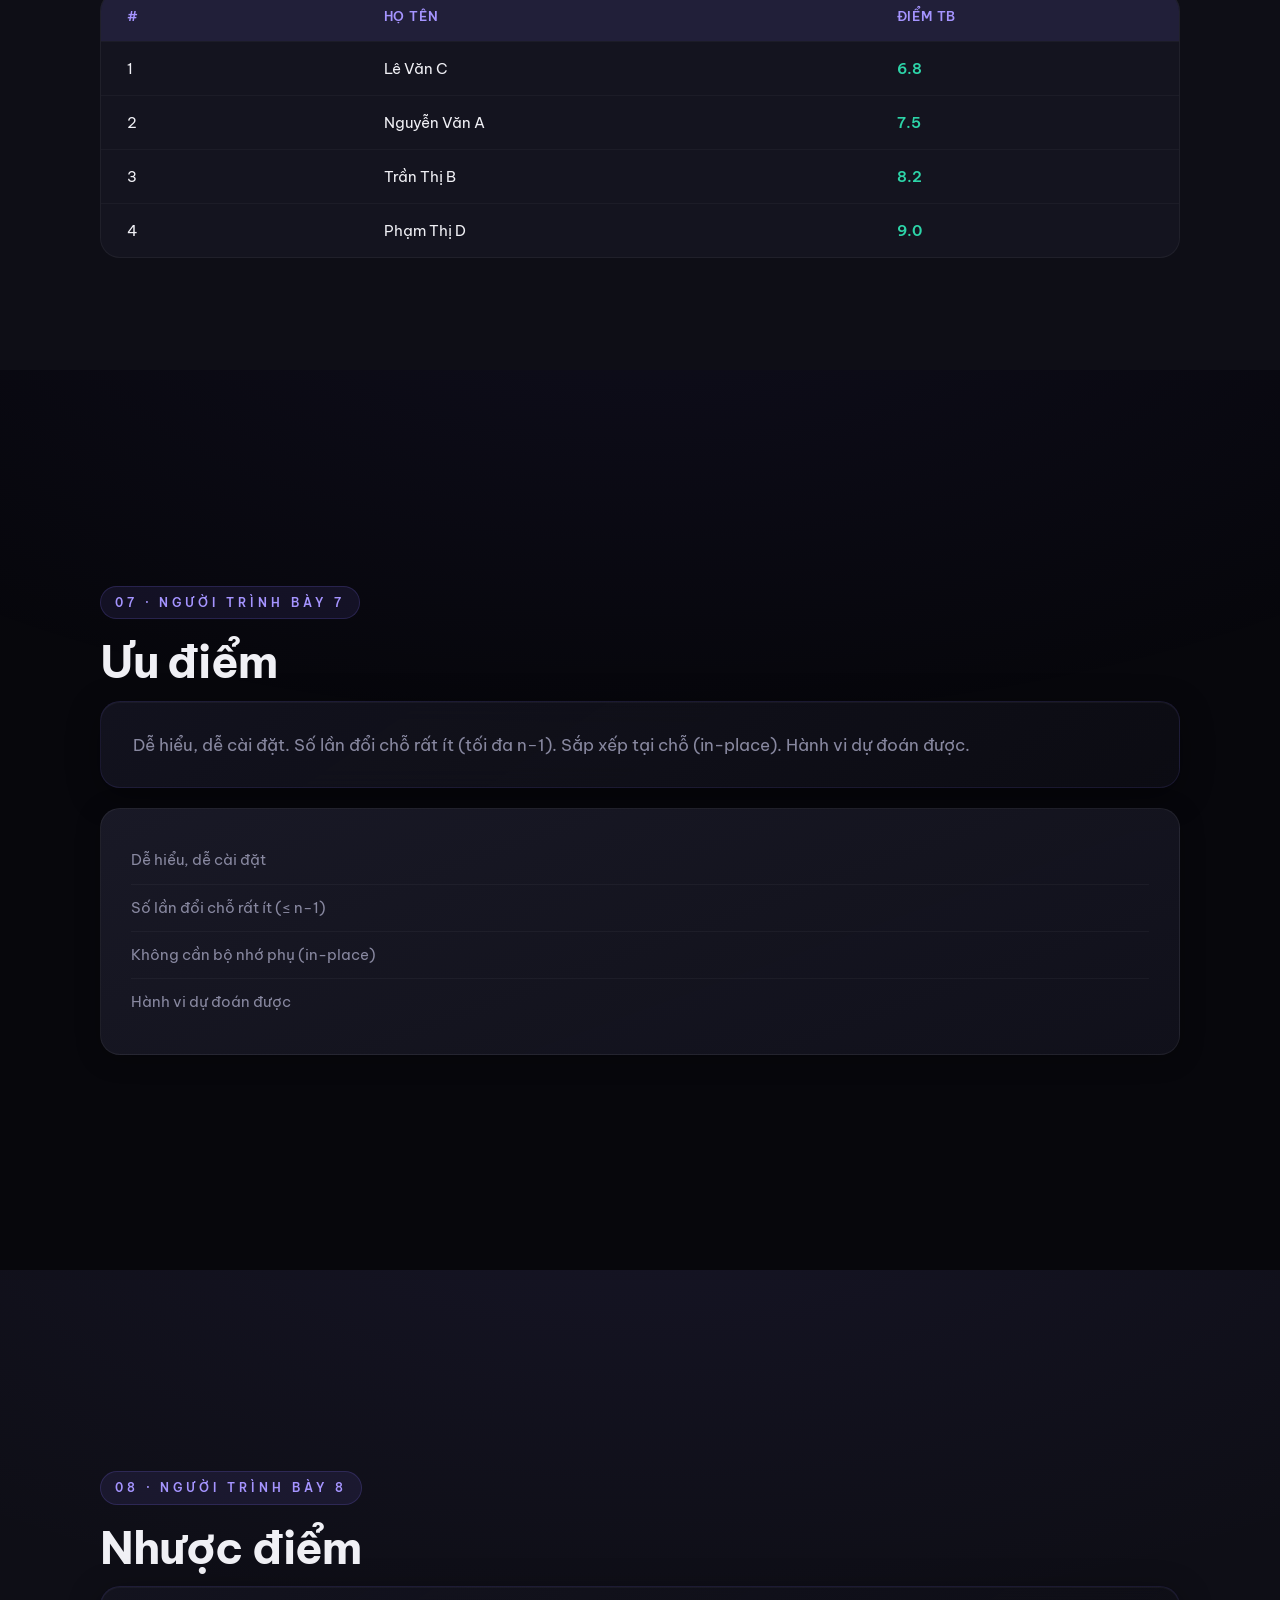
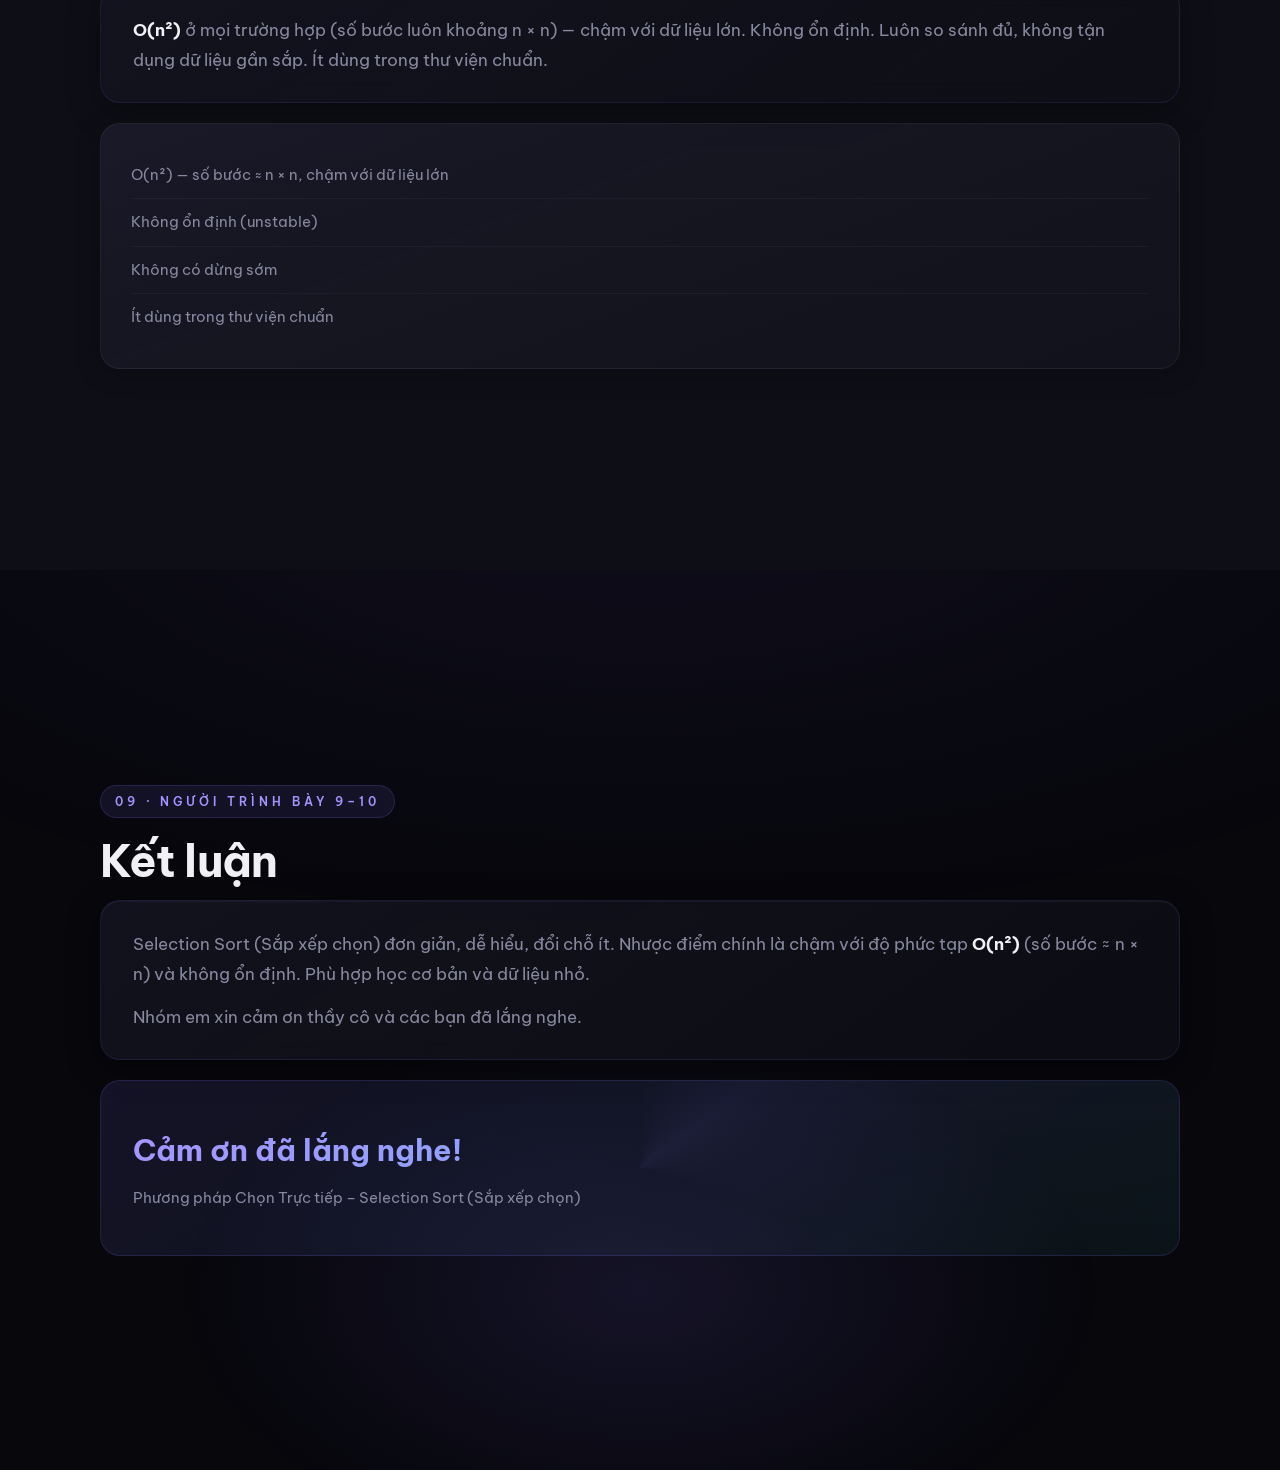
==== commit 3dd5b510: "Bo nhan Doc to; giai thich O(n^2) ro hon" ====
--- a/index.html
+++ b/index.html
@@ -46,16 +46,14 @@
 </div></section>
 <section class="section" id="idea"><div class="container">
 <div class="section-label">01 · Người trình bày 1</div><h2>Từ ý tưởng</h2>
-<div class="script-block"><span class="speaker-tag">Đọc to</span>
-<p>Ý tưởng của thuật toán này rất đơn giản. Trong mỗi bước, chúng ta sẽ <strong>tìm phần tử nhỏ nhất</strong> trong đoạn chưa sắp xếp, rồi đưa nó về đúng vị trí đầu của đoạn đó.</p>
+<div class="script-block"><p>Ý tưởng của thuật toán này rất đơn giản. Trong mỗi bước, chúng ta sẽ <strong>tìm phần tử nhỏ nhất</strong> trong đoạn chưa sắp xếp, rồi đưa nó về đúng vị trí đầu của đoạn đó.</p>
 <p>Hình dung như xếp hàng theo chiều cao: chọn người thấp nhất đưa lên đầu hàng, rồi chọn người thấp nhất trong số còn lại… Cứ làm như vậy đến hết.</p>
 <p>Số lần so sánh <strong>cố định</strong>, số lần đổi chỗ tối đa chỉ <strong>n − 1 lần</strong>.</p>
 </div></div></section>
 <section class="section dark" id="when"><div class="container">
 <div class="section-label">02 · Người trình bày 2</div><h2>Khi nào nên dùng / không nên dùng</h2>
-<div class="script-block"><span class="speaker-tag">Đọc to</span>
-<p>Selection Sort phù hợp khi mảng <strong>nhỏ</strong> (dưới 50 phần tử), khi chi phí đổi chỗ rất cao, hoặc cần thuật toán đơn giản để giảng dạy.</p>
-<p>Không nên dùng khi dữ liệu lớn (trên 10.000 phần tử) vì <strong>O(n²)</strong> (thời gian ≈ n bình phương) sẽ rất chậm. Cũng không phù hợp nếu cần sắp xếp ổn định hoặc dữ liệu gần như đã sắp.</p>
+<div class="script-block"><p>Selection Sort phù hợp khi mảng <strong>nhỏ</strong> (dưới 50 phần tử), khi chi phí đổi chỗ rất cao, hoặc cần thuật toán đơn giản để giảng dạy.</p>
+<p>Không nên dùng khi dữ liệu lớn (trên 10.000 phần tử) vì độ phức tạp là <strong>O(n²)</strong>. Chữ <strong>O</strong> (Big O) dùng để đo thời gian chạy. <strong>O(n²)</strong> nghĩa là số phép so sánh khoảng n × n (n bình phương). Ví dụ: 100 phần tử ≈ 10.000 lần so sánh; 10.000 phần tử ≈ 100 triệu lần so sánh — sẽ rất chậm. Cũng không phù hợp nếu cần sắp xếp ổn định (giữ nguyên thứ tự các phần tử có giá trị bằng nhau) hoặc dữ liệu gần như đã sắp.</p>
 </div>
 <div class="suitable-grid">
 <div class="card good"><h4>✓ Phù hợp khi</h4><ul><li>Mảng nhỏ (n < 50)</li><li>Chi phí swap (đổi chỗ) cao</li><li>Giảng dạy thuật toán cơ bản</li><li>Không cần ổn định</li></ul></div>
@@ -63,8 +61,7 @@
 </div></div></section>
 <section class="section" id="algo"><div class="container">
 <div class="section-label">03 · Người trình bày 3</div><h2>Thuật toán chi tiết</h2>
-<div class="script-block"><span class="speaker-tag">Đọc to</span>
-<p><strong>Bước 1:</strong> Khởi tạo i = 0.</p>
+<div class="script-block"><p><strong>Bước 1:</strong> Khởi tạo i = 0.</p>
 <p><strong>Bước 2:</strong> Gán min = i – tạm coi a[i] là nhỏ nhất.</p>
 <p><strong>Bước 3:</strong> Duyệt j từ i+1 đến n−1, cập nhật min khi gặp phần tử nhỏ hơn.</p>
 <p><strong>Bước 4:</strong> Đổi chỗ a[i] với a[min].</p>
@@ -80,8 +77,7 @@
 </div></div></section>
 <section class="section dark" id="visual"><div class="container">
 <div class="section-label">04 · Người trình bày 4</div><h2>Sơ đồ minh họa từng bước</h2>
-<div class="script-block"><span class="speaker-tag">Đọc to</span>
-<p>Minh họa với mảng <strong>64, 25, 12, 22, 11</strong>.</p>
+<div class="script-block"><p>Minh họa với mảng <strong>64, 25, 12, 22, 11</strong>.</p>
 <p>Tìm min = 11, đổi với 64 → 11, 25, 12, 22, 64. Tiếp theo min = 12 → 11, 12, 25, 22, 64. Rồi min = 22 → 11, 12, 22, 25, 64. Đã sắp xong.</p>
 <p>Mọi người bấm nút bên dưới để xem từng bước.</p>
 </div>
@@ -96,8 +92,7 @@
 </div></div></section>
 <section class="section" id="code"><div class="container">
 <div class="section-label">05 · Người trình bày 5</div><h2>Mã giả & Cài đặt C++</h2>
-<div class="script-block"><span class="speaker-tag">Đọc to</span>
-<p>Hai vòng lồng nhau: vòng ngoài cố định từng vị trí, vòng trong tìm min, rồi đổi chỗ một lần.</p>
+<div class="script-block"><p>Hai vòng lồng nhau: vòng ngoài cố định từng vị trí, vòng trong tìm min, rồi đổi chỗ một lần.</p>
 </div>
 <div class="code-tabs">
 <button class="tab active" data-tab="pseudo">Mã giả</button>
@@ -124,8 +119,7 @@
 </div></section>
 <section class="section dark" id="example"><div class="container">
 <div class="section-label">06 · Người trình bày 6</div><h2>Mô hình ví dụ – Sinh viên</h2>
-<div class="script-block"><span class="speaker-tag">Đọc to</span>
-<p>Sắp xếp danh sách sinh viên theo điểm tăng dần. Sau Selection Sort: Lê Văn C 6.8 → Nguyễn Văn A 7.5 → Trần Thị B 8.2 → Phạm Thị D 9.0.</p>
+<div class="script-block"><p>Sắp xếp danh sách sinh viên theo điểm tăng dần. Sau Selection Sort: Lê Văn C 6.8 → Nguyễn Văn A 7.5 → Trần Thị B 8.2 → Phạm Thị D 9.0.</p>
 </div>
 <div class="student-table">
 <div class="table-header"><span>Mã SV</span><span>Họ tên</span><span>Điểm TB</span></div>
@@ -144,24 +138,21 @@
 </div></div></section>
 <section class="section" id="pros"><div class="container">
 <div class="section-label">07 · Người trình bày 7</div><h2>Ưu điểm</h2>
-<div class="script-block"><span class="speaker-tag">Đọc to</span>
-<p>Dễ hiểu, dễ cài đặt. Số lần đổi chỗ rất ít (tối đa n−1). Sắp xếp tại chỗ (in-place). Hành vi dự đoán được.</p>
+<div class="script-block"><p>Dễ hiểu, dễ cài đặt. Số lần đổi chỗ rất ít (tối đa n−1). Sắp xếp tại chỗ (in-place). Hành vi dự đoán được.</p>
 </div>
 <div class="card pros" style="border-top:3px solid var(--green)">
 <ul><li>Dễ hiểu, dễ cài đặt</li><li>Số lần đổi chỗ rất ít (≤ n−1)</li><li>Không cần bộ nhớ phụ (in-place)</li><li>Hành vi dự đoán được</li></ul>
 </div></div></section>
 <section class="section dark" id="cons"><div class="container">
 <div class="section-label">08 · Người trình bày 8</div><h2>Nhược điểm</h2>
-<div class="script-block"><span class="speaker-tag">Đọc to</span>
-<p><strong>O(n²)</strong> (thời gian ≈ n bình phương) ở mọi trường hợp – chậm với dữ liệu lớn. Không ổn định. Luôn so sánh đủ, không tận dụng dữ liệu gần sắp. Ít dùng trong thư viện chuẩn.</p>
+<div class="script-block"><p><strong>O(n²)</strong> ở mọi trường hợp (số bước luôn khoảng n × n) — chậm với dữ liệu lớn. Không ổn định. Luôn so sánh đủ, không tận dụng dữ liệu gần sắp. Ít dùng trong thư viện chuẩn.</p>
 </div>
 <div class="card cons" style="border-top:3px solid var(--red)">
-<ul><li>O(n²) (thời gian ≈ n bình phương) – chậm với dữ liệu lớn</li><li>Không ổn định (unstable)</li><li>Không có dừng sớm</li><li>Ít dùng trong thư viện chuẩn</li></ul>
+<ul><li>O(n²) — số bước ≈ n × n, chậm với dữ liệu lớn</li><li>Không ổn định (unstable)</li><li>Không có dừng sớm</li><li>Ít dùng trong thư viện chuẩn</li></ul>
 </div></div></section>
 <section class="section conclusion" id="conclusion"><div class="container">
 <div class="section-label">09 · Người trình bày 9–10</div><h2>Kết luận</h2>
-<div class="script-block"><span class="speaker-tag">Đọc to</span>
-<p>Selection Sort (Sắp xếp chọn) đơn giản, dễ hiểu, đổi chỗ ít. Nhược điểm chính là chậm với độ phức tạp <strong>O(n²)</strong> (thời gian ≈ n bình phương) và không ổn định. Phù hợp học cơ bản và dữ liệu nhỏ.</p>
+<div class="script-block"><p>Selection Sort (Sắp xếp chọn) đơn giản, dễ hiểu, đổi chỗ ít. Nhược điểm chính là chậm với độ phức tạp <strong>O(n²)</strong> (số bước ≈ n × n) và không ổn định. Phù hợp học cơ bản và dữ liệu nhỏ.</p>
 <p>Nhóm em xin cảm ơn thầy cô và các bạn đã lắng nghe.</p>
 </div>
 <div class="thank-you">
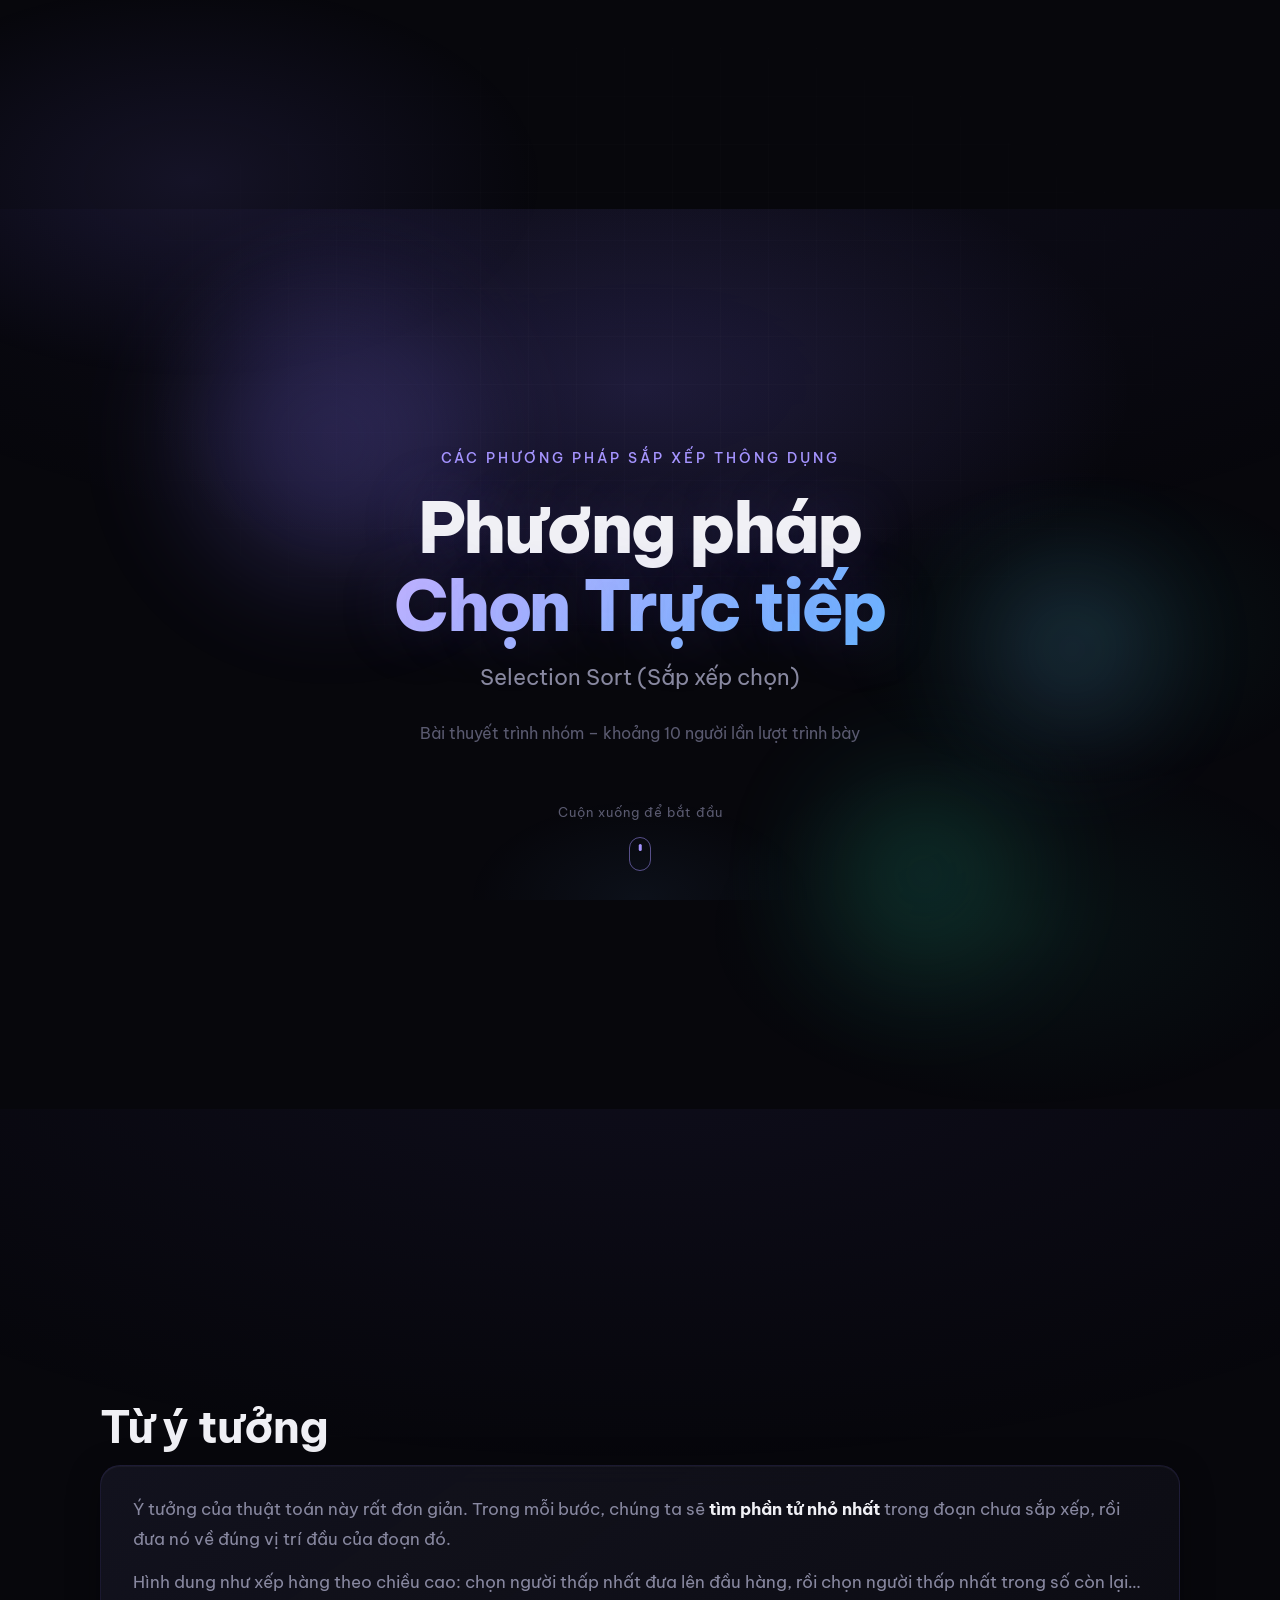
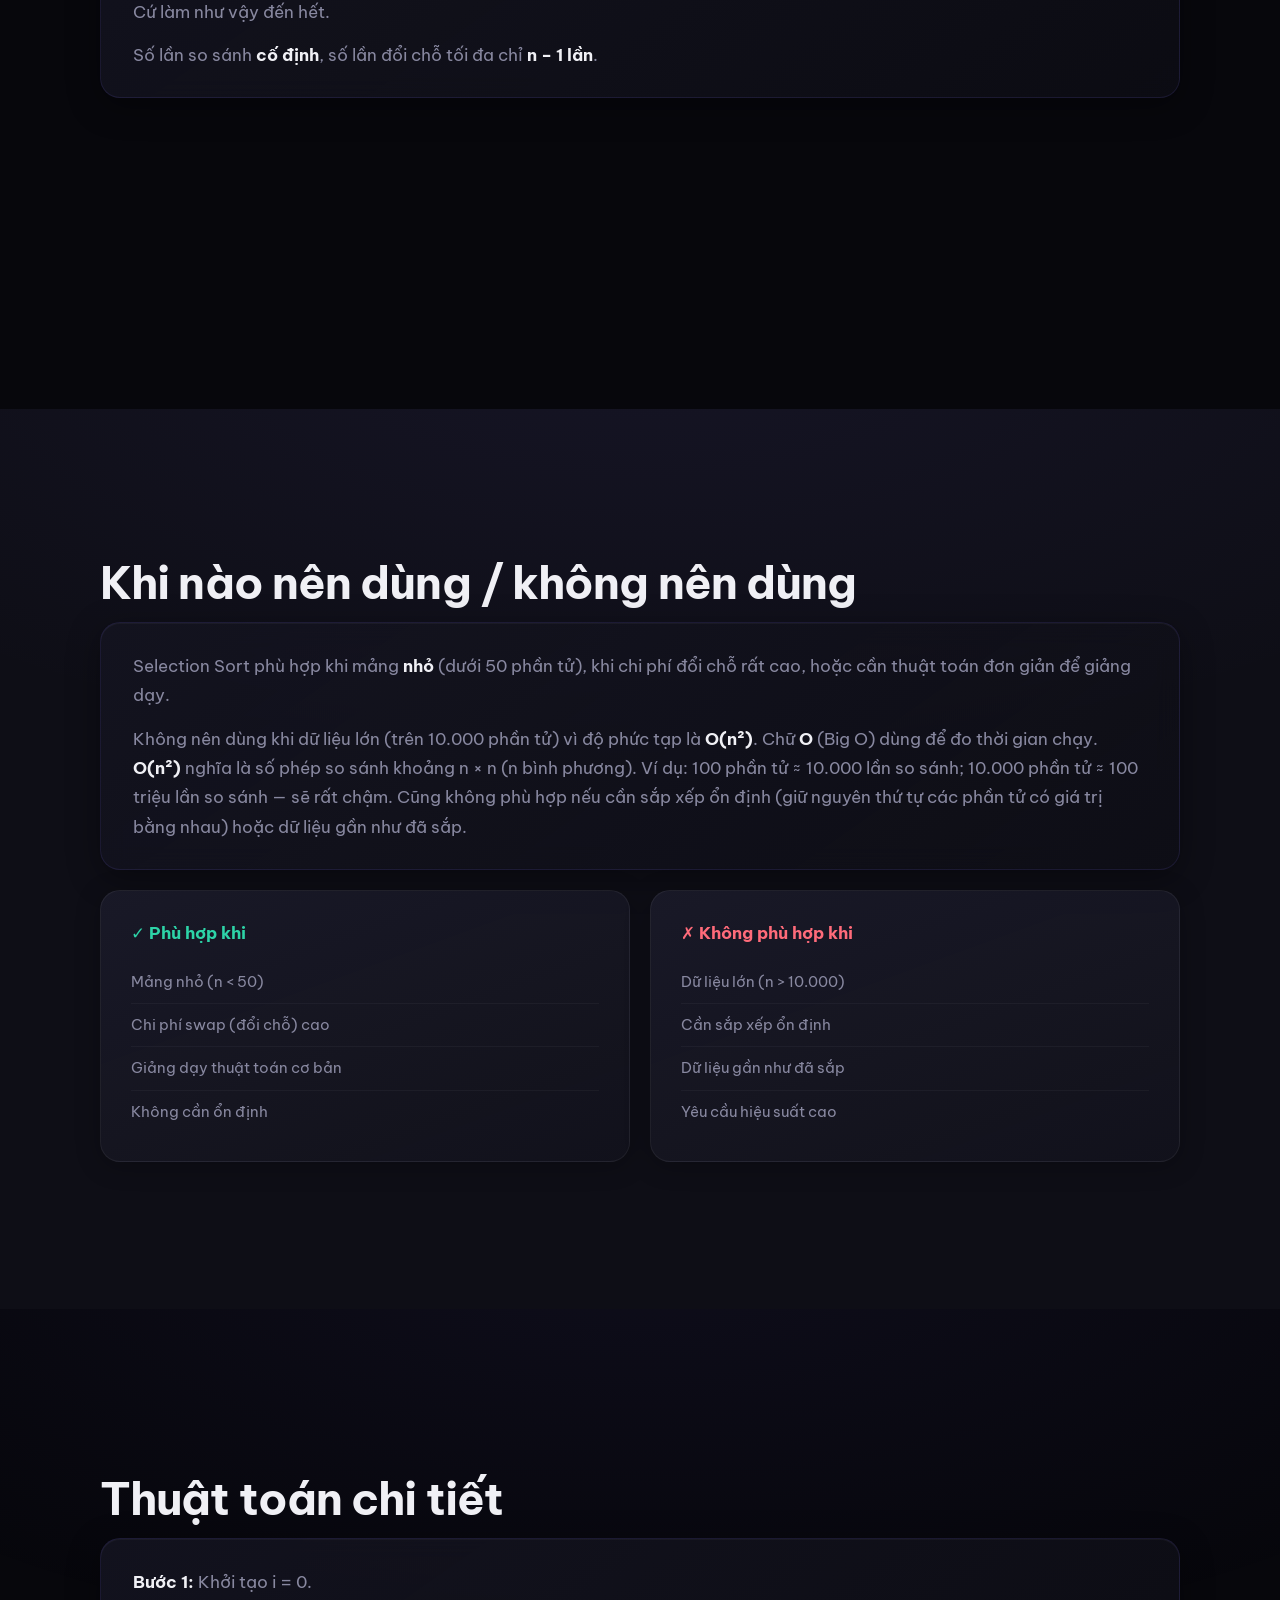
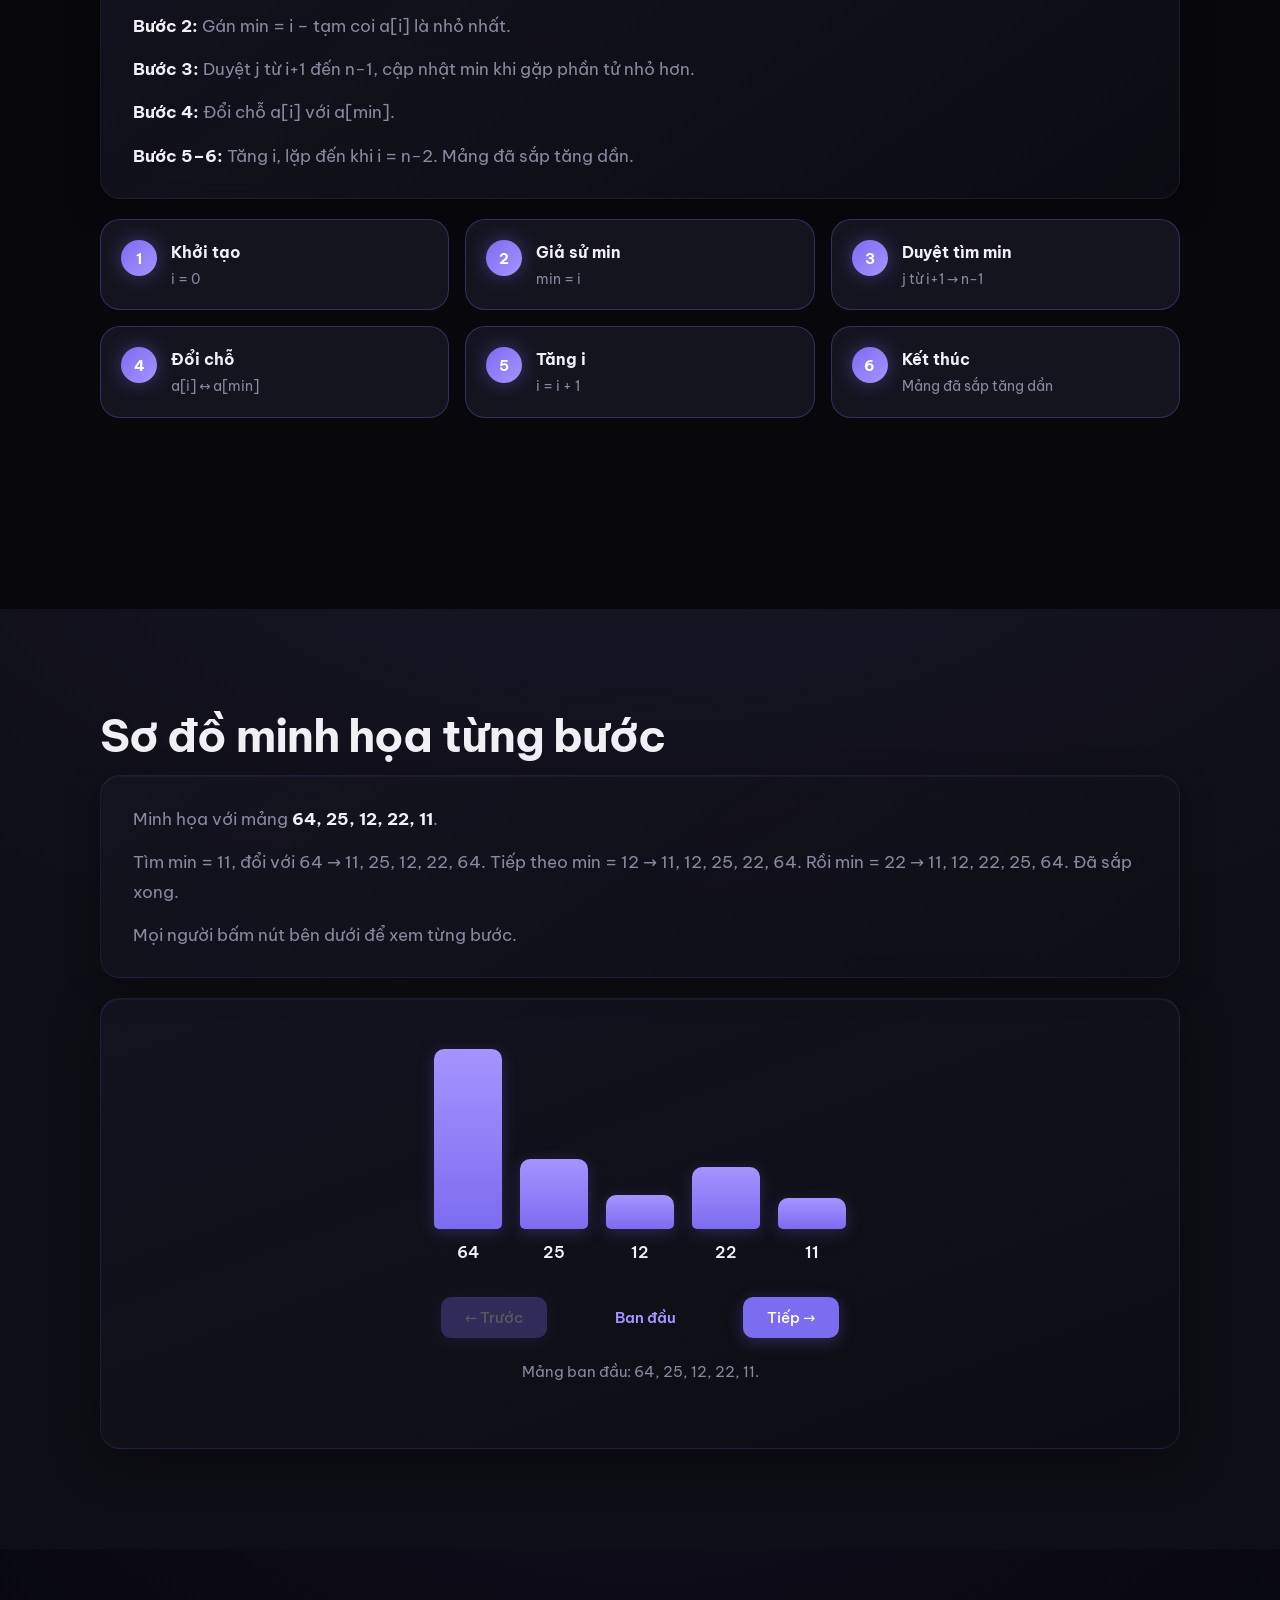
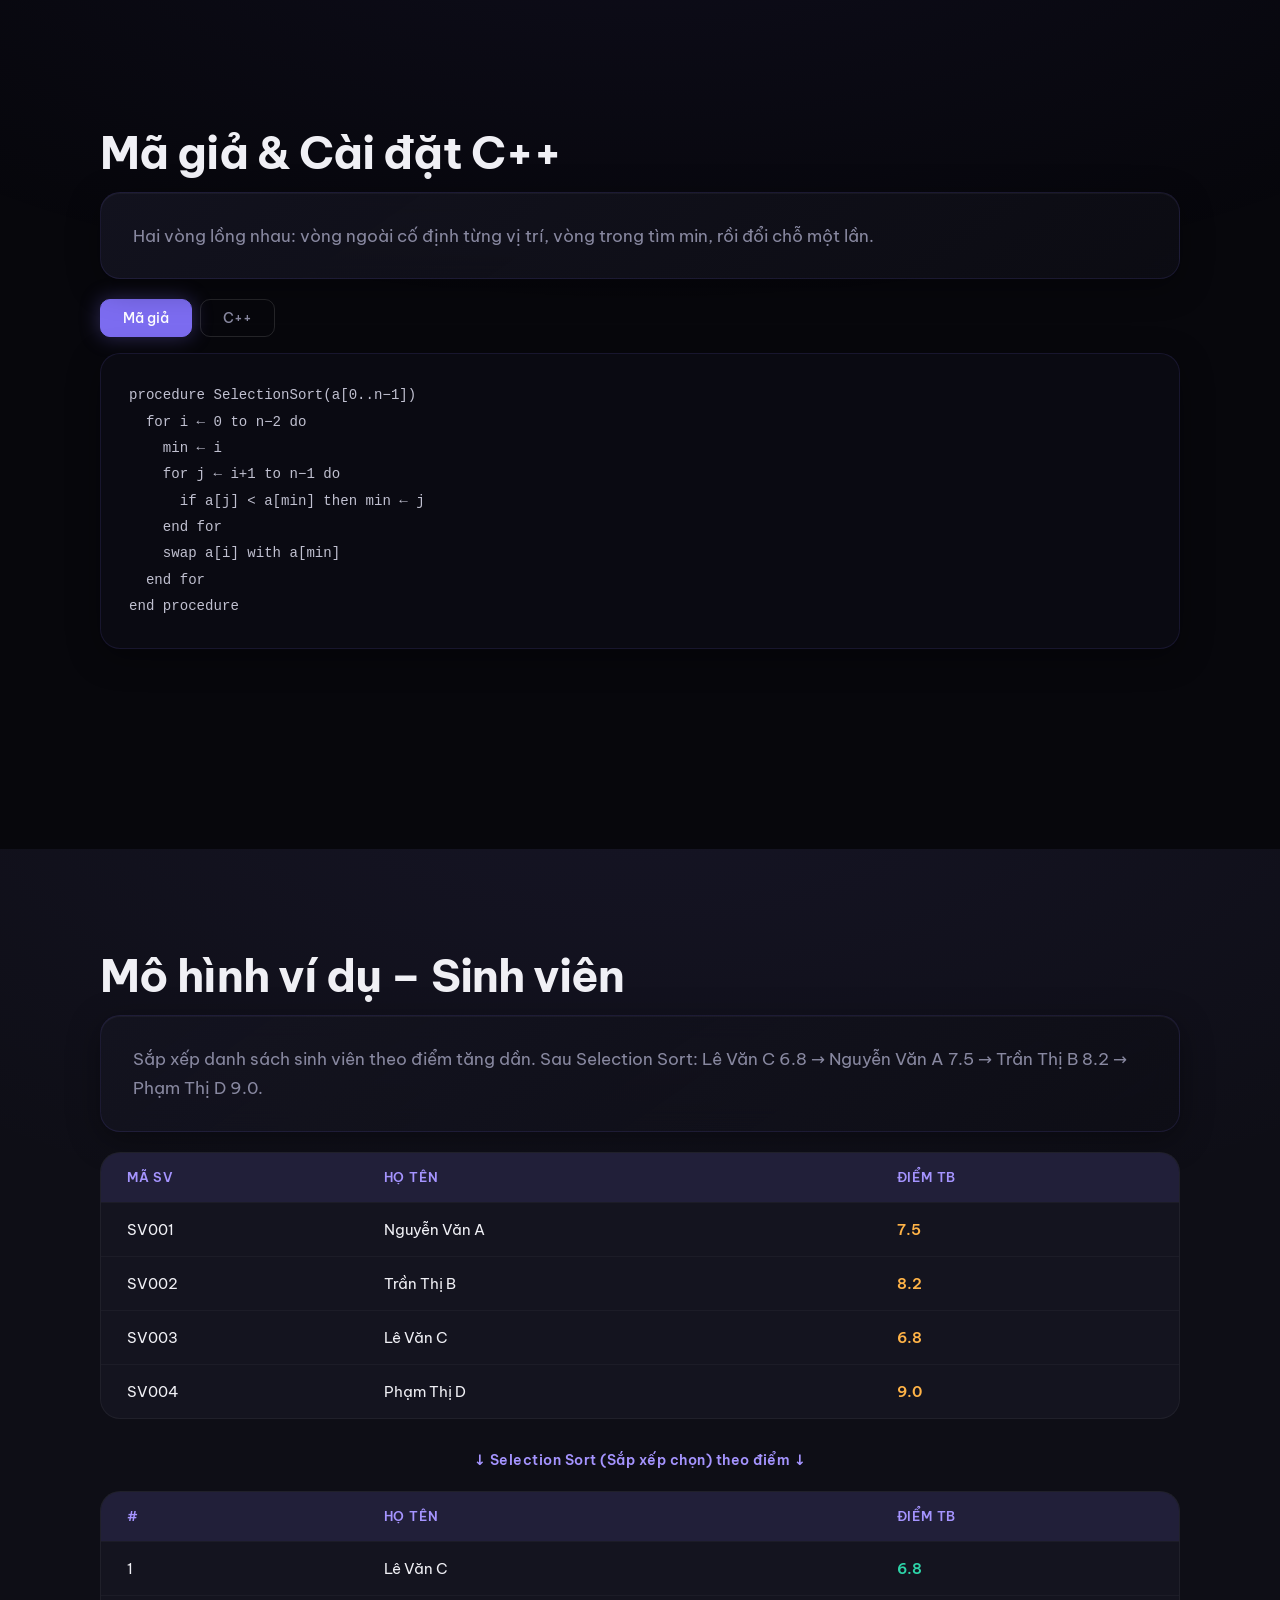
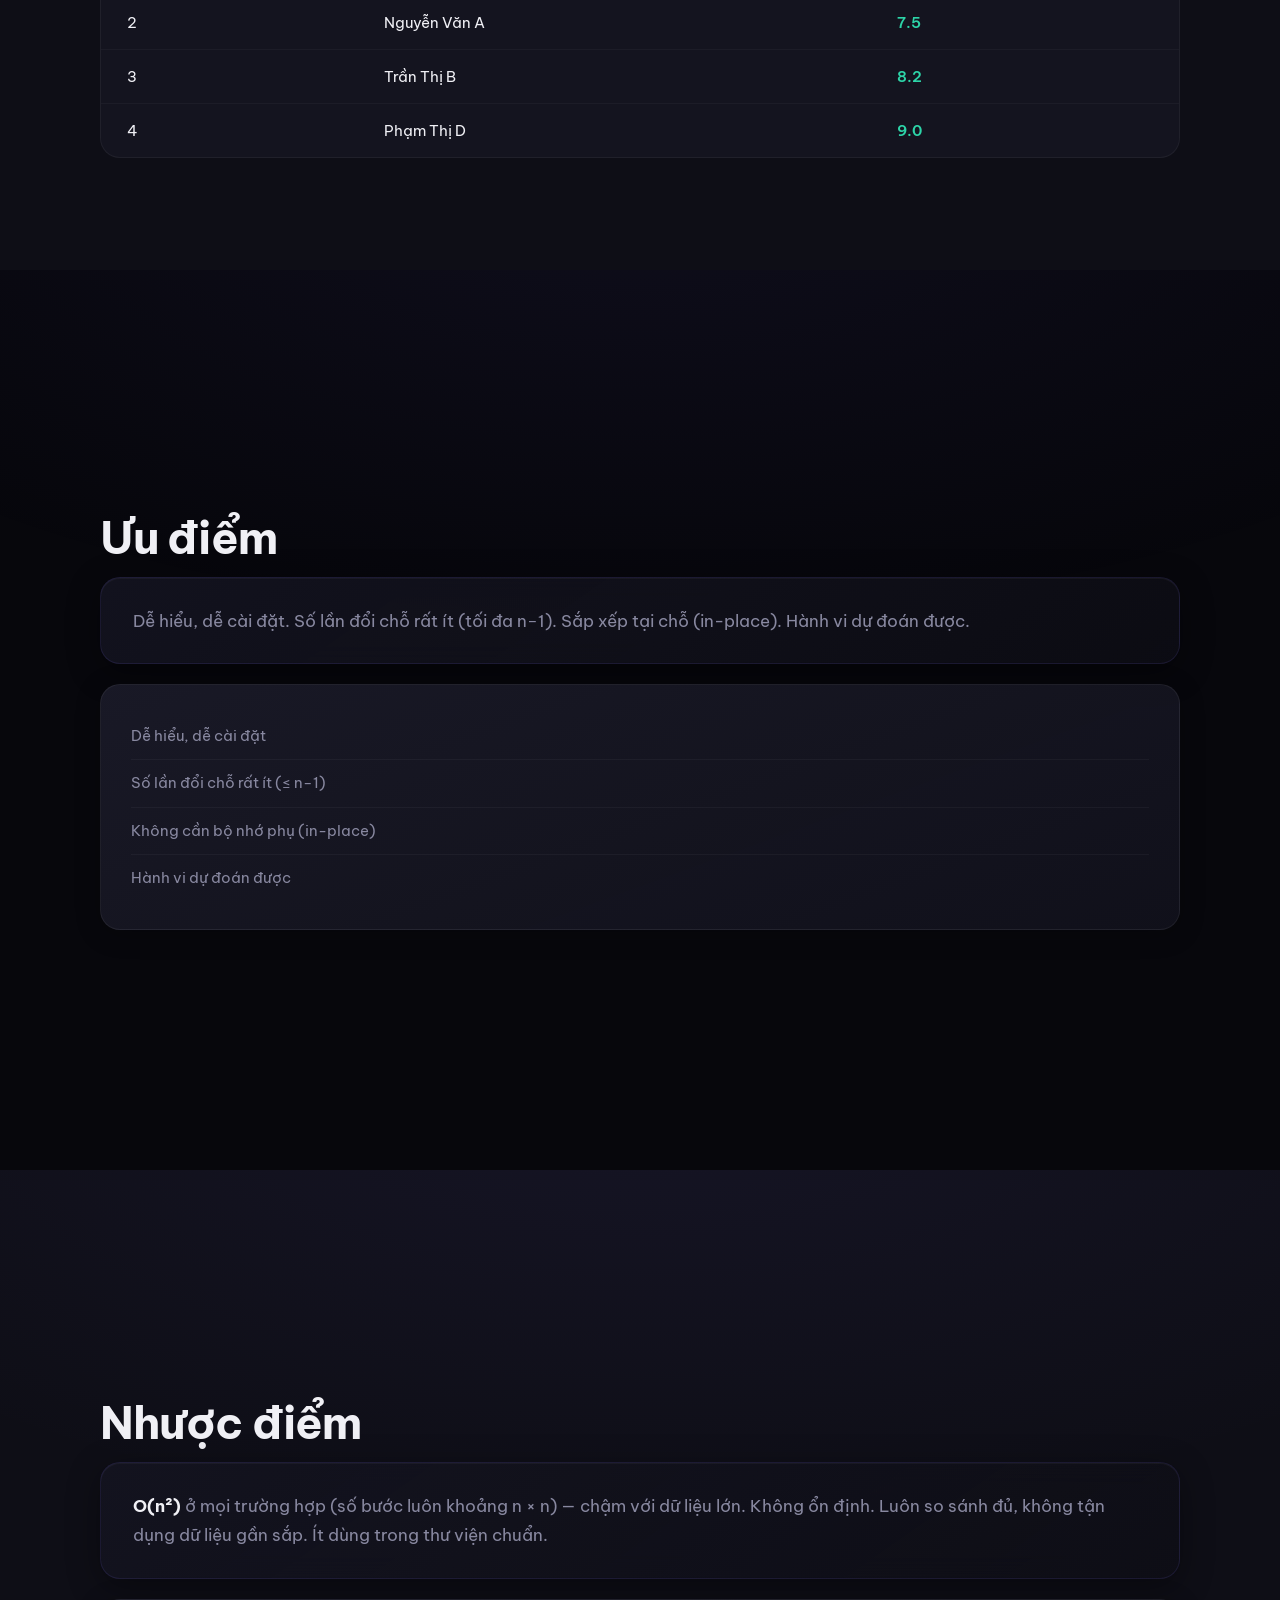
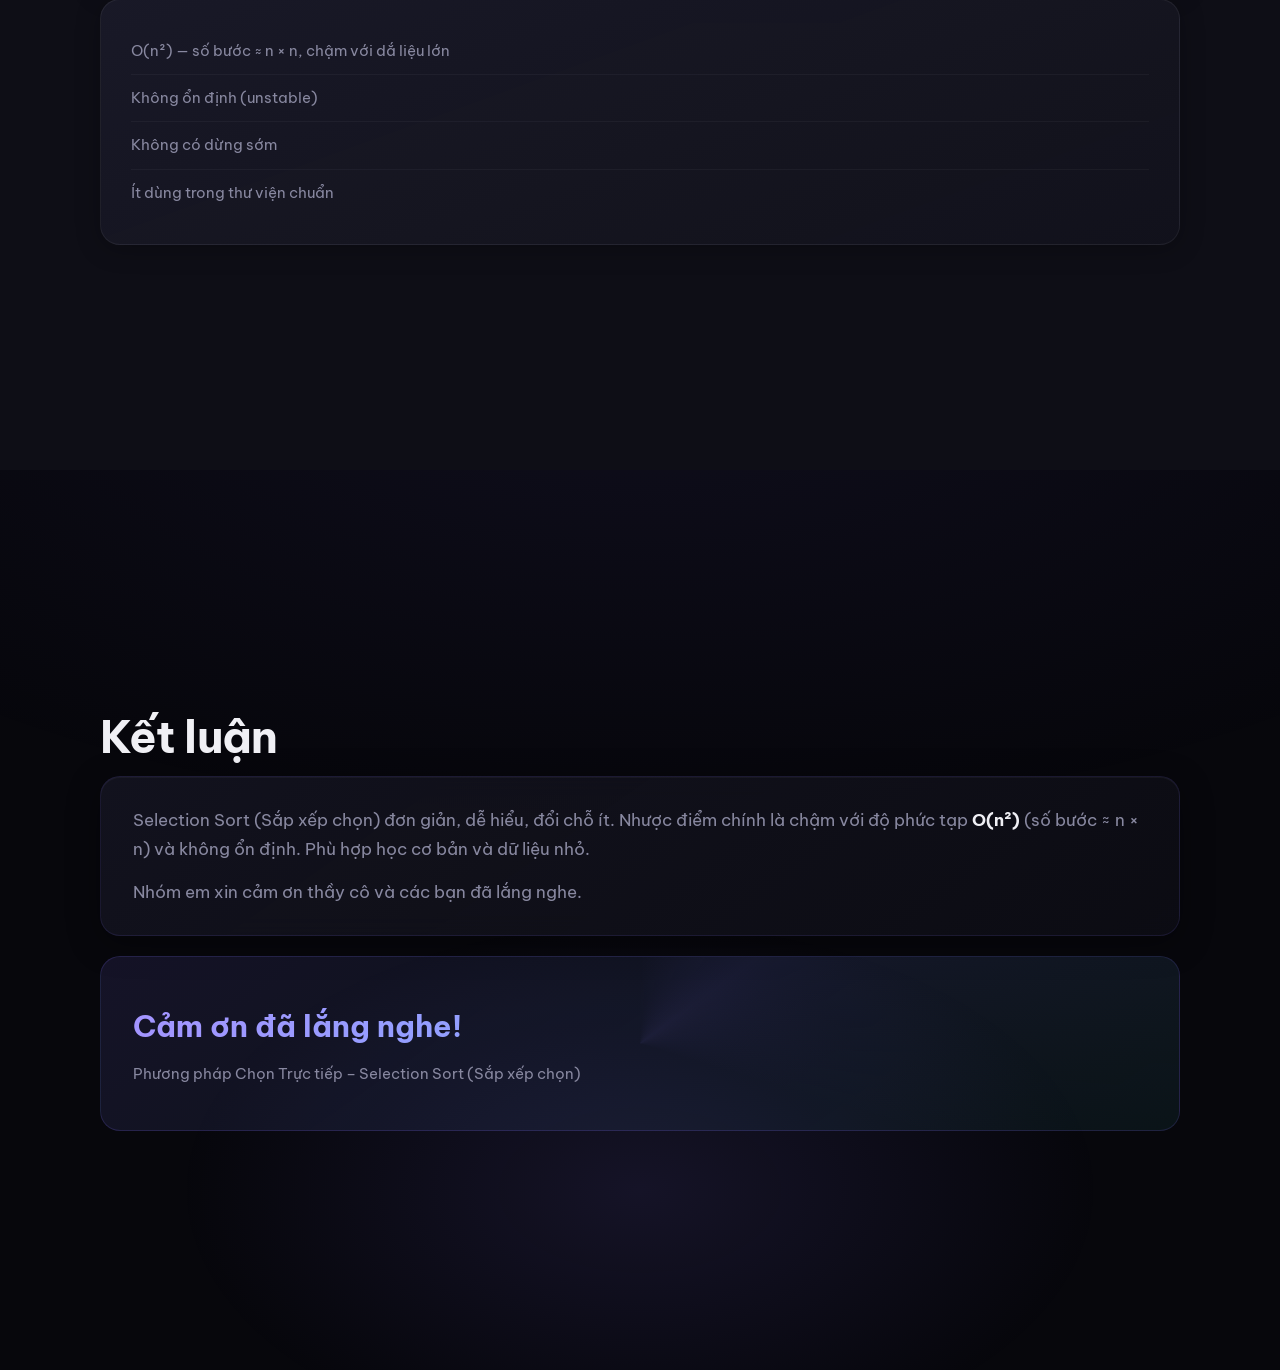
==== commit 05272d4c: "Bo nhan Nguoi trinh bay, giu lai moi tieu de" ====
--- a/index.html
+++ b/index.html
@@ -45,13 +45,13 @@
 <div class="scroll-hint"><span>Cuộn xuống để bắt đầu</span><div class="mouse"></div></div>
 </div></section>
 <section class="section" id="idea"><div class="container">
-<div class="section-label">01 · Người trình bày 1</div><h2>Từ ý tưởng</h2>
+<h2>Từ ý tưởng</h2>
 <div class="script-block"><p>Ý tưởng của thuật toán này rất đơn giản. Trong mỗi bước, chúng ta sẽ <strong>tìm phần tử nhỏ nhất</strong> trong đoạn chưa sắp xếp, rồi đưa nó về đúng vị trí đầu của đoạn đó.</p>
 <p>Hình dung như xếp hàng theo chiều cao: chọn người thấp nhất đưa lên đầu hàng, rồi chọn người thấp nhất trong số còn lại… Cứ làm như vậy đến hết.</p>
 <p>Số lần so sánh <strong>cố định</strong>, số lần đổi chỗ tối đa chỉ <strong>n − 1 lần</strong>.</p>
 </div></div></section>
 <section class="section dark" id="when"><div class="container">
-<div class="section-label">02 · Người trình bày 2</div><h2>Khi nào nên dùng / không nên dùng</h2>
+<h2>Khi nào nên dùng / không nên dùng</h2>
 <div class="script-block"><p>Selection Sort phù hợp khi mảng <strong>nhỏ</strong> (dưới 50 phần tử), khi chi phí đổi chỗ rất cao, hoặc cần thuật toán đơn giản để giảng dạy.</p>
 <p>Không nên dùng khi dữ liệu lớn (trên 10.000 phần tử) vì độ phức tạp là <strong>O(n²)</strong>. Chữ <strong>O</strong> (Big O) dùng để đo thời gian chạy. <strong>O(n²)</strong> nghĩa là số phép so sánh khoảng n × n (n bình phương). Ví dụ: 100 phần tử ≈ 10.000 lần so sánh; 10.000 phần tử ≈ 100 triệu lần so sánh — sẽ rất chậm. Cũng không phù hợp nếu cần sắp xếp ổn định (giữ nguyên thứ tự các phần tử có giá trị bằng nhau) hoặc dữ liệu gần như đã sắp.</p>
 </div>
@@ -60,7 +60,7 @@
 <div class="card bad"><h4>✗ Không phù hợp khi</h4><ul><li>Dữ liệu lớn (n > 10.000)</li><li>Cần sắp xếp ổn định</li><li>Dữ liệu gần như đã sắp</li><li>Yêu cầu hiệu suất cao</li></ul></div>
 </div></div></section>
 <section class="section" id="algo"><div class="container">
-<div class="section-label">03 · Người trình bày 3</div><h2>Thuật toán chi tiết</h2>
+<h2>Thuật toán chi tiết</h2>
 <div class="script-block"><p><strong>Bước 1:</strong> Khởi tạo i = 0.</p>
 <p><strong>Bước 2:</strong> Gán min = i – tạm coi a[i] là nhỏ nhất.</p>
 <p><strong>Bước 3:</strong> Duyệt j từ i+1 đến n−1, cập nhật min khi gặp phần tử nhỏ hơn.</p>
@@ -76,7 +76,7 @@
 <div class="step"><div class="step-num">6</div><div class="step-content"><h4>Kết thúc</h4><p>Mảng đã sắp tăng dần</p></div></div>
 </div></div></section>
 <section class="section dark" id="visual"><div class="container">
-<div class="section-label">04 · Người trình bày 4</div><h2>Sơ đồ minh họa từng bước</h2>
+<h2>Sơ đồ minh họa từng bước</h2>
 <div class="script-block"><p>Minh họa với mảng <strong>64, 25, 12, 22, 11</strong>.</p>
 <p>Tìm min = 11, đổi với 64 → 11, 25, 12, 22, 64. Tiếp theo min = 12 → 11, 12, 25, 22, 64. Rồi min = 22 → 11, 12, 22, 25, 64. Đã sắp xong.</p>
 <p>Mọi người bấm nút bên dưới để xem từng bước.</p>
@@ -91,7 +91,7 @@
 <div class="step-explanation" id="stepExplanation"></div>
 </div></div></section>
 <section class="section" id="code"><div class="container">
-<div class="section-label">05 · Người trình bày 5</div><h2>Mã giả & Cài đặt C++</h2>
+<h2>Mã giả & Cài đặt C++</h2>
 <div class="script-block"><p>Hai vòng lồng nhau: vòng ngoài cố định từng vị trí, vòng trong tìm min, rồi đổi chỗ một lần.</p>
 </div>
 <div class="code-tabs">
@@ -118,7 +118,7 @@
 }</code></pre></div>
 </div></section>
 <section class="section dark" id="example"><div class="container">
-<div class="section-label">06 · Người trình bày 6</div><h2>Mô hình ví dụ – Sinh viên</h2>
+<h2>Mô hình ví dụ – Sinh viên</h2>
 <div class="script-block"><p>Sắp xếp danh sách sinh viên theo điểm tăng dần. Sau Selection Sort: Lê Văn C 6.8 → Nguyễn Văn A 7.5 → Trần Thị B 8.2 → Phạm Thị D 9.0.</p>
 </div>
 <div class="student-table">
@@ -137,21 +137,21 @@
 <div class="table-row after"><span>4</span><span>Phạm Thị D</span><span class="score">9.0</span></div>
 </div></div></section>
 <section class="section" id="pros"><div class="container">
-<div class="section-label">07 · Người trình bày 7</div><h2>Ưu điểm</h2>
+<h2>Ưu điểm</h2>
 <div class="script-block"><p>Dễ hiểu, dễ cài đặt. Số lần đổi chỗ rất ít (tối đa n−1). Sắp xếp tại chỗ (in-place). Hành vi dự đoán được.</p>
 </div>
 <div class="card pros" style="border-top:3px solid var(--green)">
 <ul><li>Dễ hiểu, dễ cài đặt</li><li>Số lần đổi chỗ rất ít (≤ n−1)</li><li>Không cần bộ nhớ phụ (in-place)</li><li>Hành vi dự đoán được</li></ul>
 </div></div></section>
 <section class="section dark" id="cons"><div class="container">
-<div class="section-label">08 · Người trình bày 8</div><h2>Nhược điểm</h2>
+<h2>Nhược điểm</h2>
 <div class="script-block"><p><strong>O(n²)</strong> ở mọi trường hợp (số bước luôn khoảng n × n) — chậm với dữ liệu lớn. Không ổn định. Luôn so sánh đủ, không tận dụng dữ liệu gần sắp. Ít dùng trong thư viện chuẩn.</p>
 </div>
 <div class="card cons" style="border-top:3px solid var(--red)">
-<ul><li>O(n²) — số bước ≈ n × n, chậm với dữ liệu lớn</li><li>Không ổn định (unstable)</li><li>Không có dừng sớm</li><li>Ít dùng trong thư viện chuẩn</li></ul>
+<ul><li>O(n²) — số bước ≈ n × n, chậm với dắ liệu lớn</li><li>Không ổn định (unstable)</li><li>Không có dừng sớm</li><li>Ít dùng trong thư viện chuẩn</li></ul>
 </div></div></section>
 <section class="section conclusion" id="conclusion"><div class="container">
-<div class="section-label">09 · Người trình bày 9–10</div><h2>Kết luận</h2>
+<h2>Kết luận</h2>
 <div class="script-block"><p>Selection Sort (Sắp xếp chọn) đơn giản, dễ hiểu, đổi chỗ ít. Nhược điểm chính là chậm với độ phức tạp <strong>O(n²)</strong> (số bước ≈ n × n) và không ổn định. Phù hợp học cơ bản và dữ liệu nhỏ.</p>
 <p>Nhóm em xin cảm ơn thầy cô và các bạn đã lắng nghe.</p>
 </div>
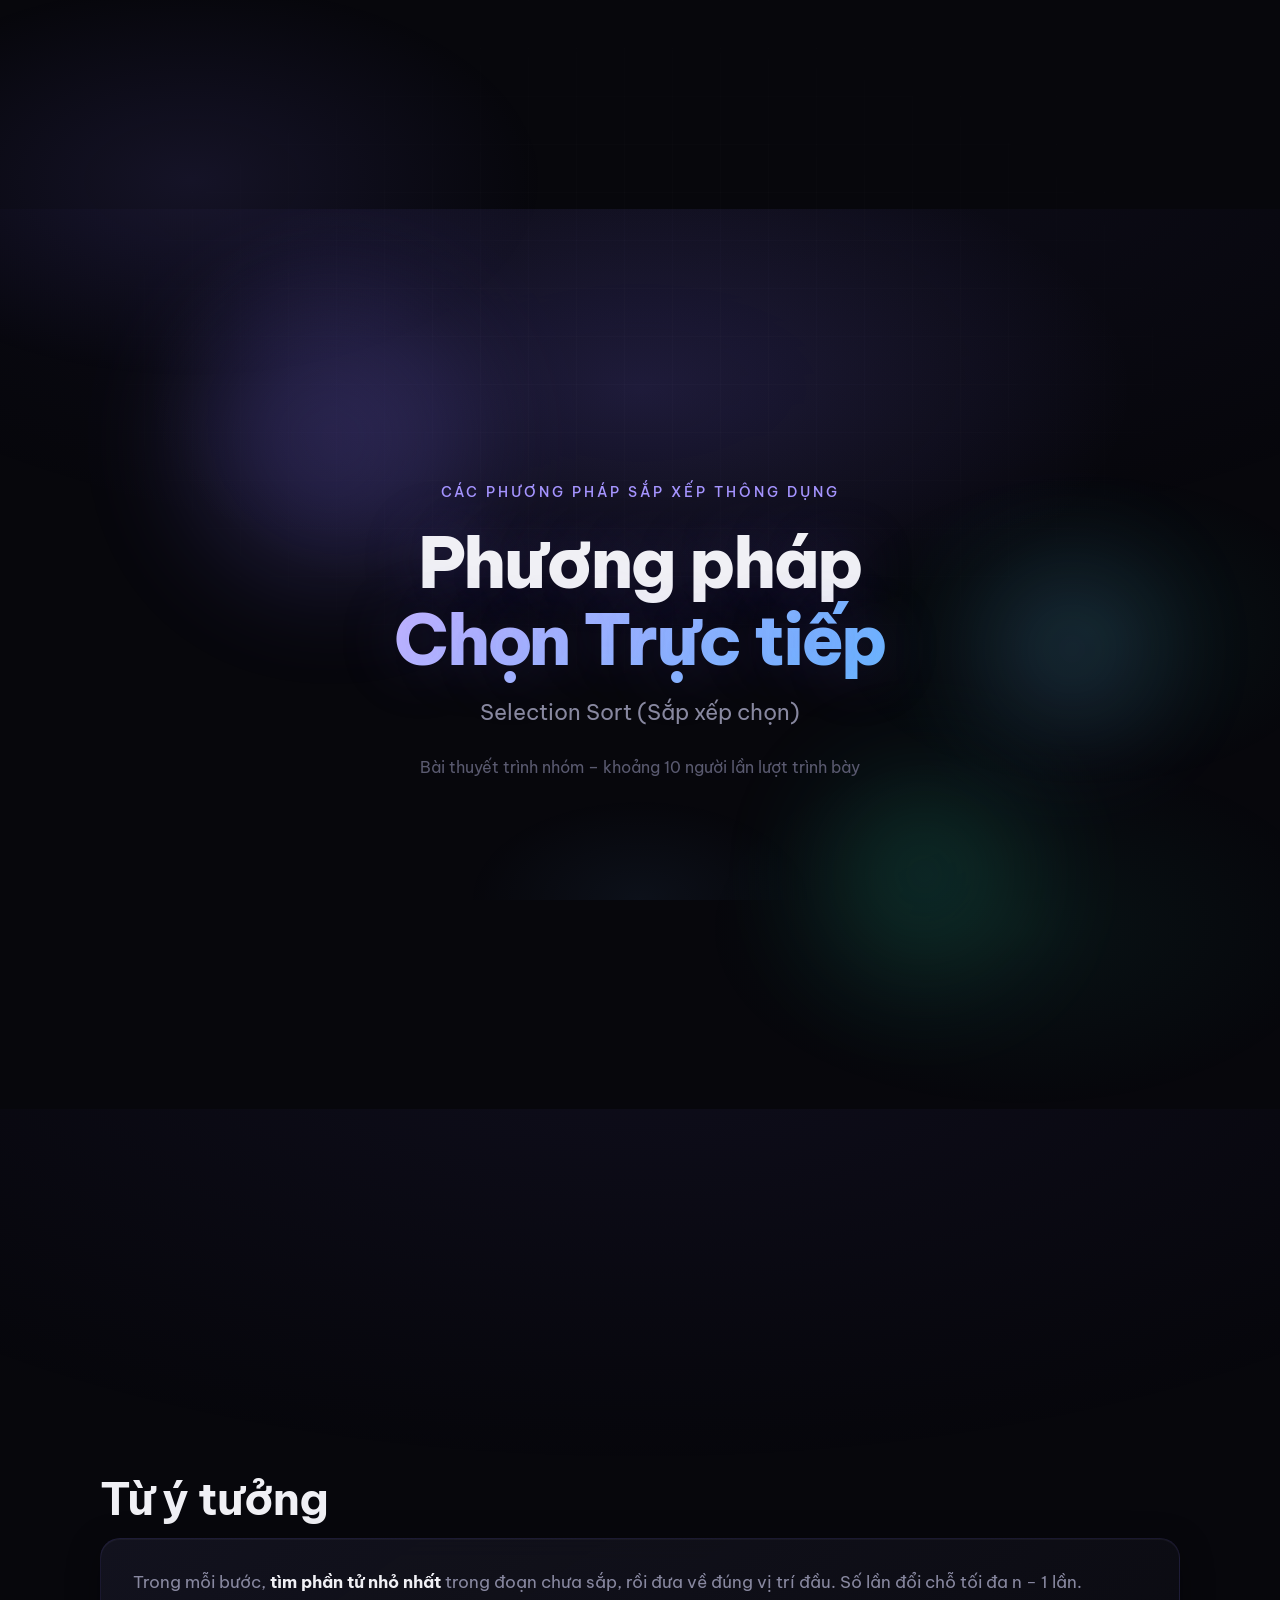
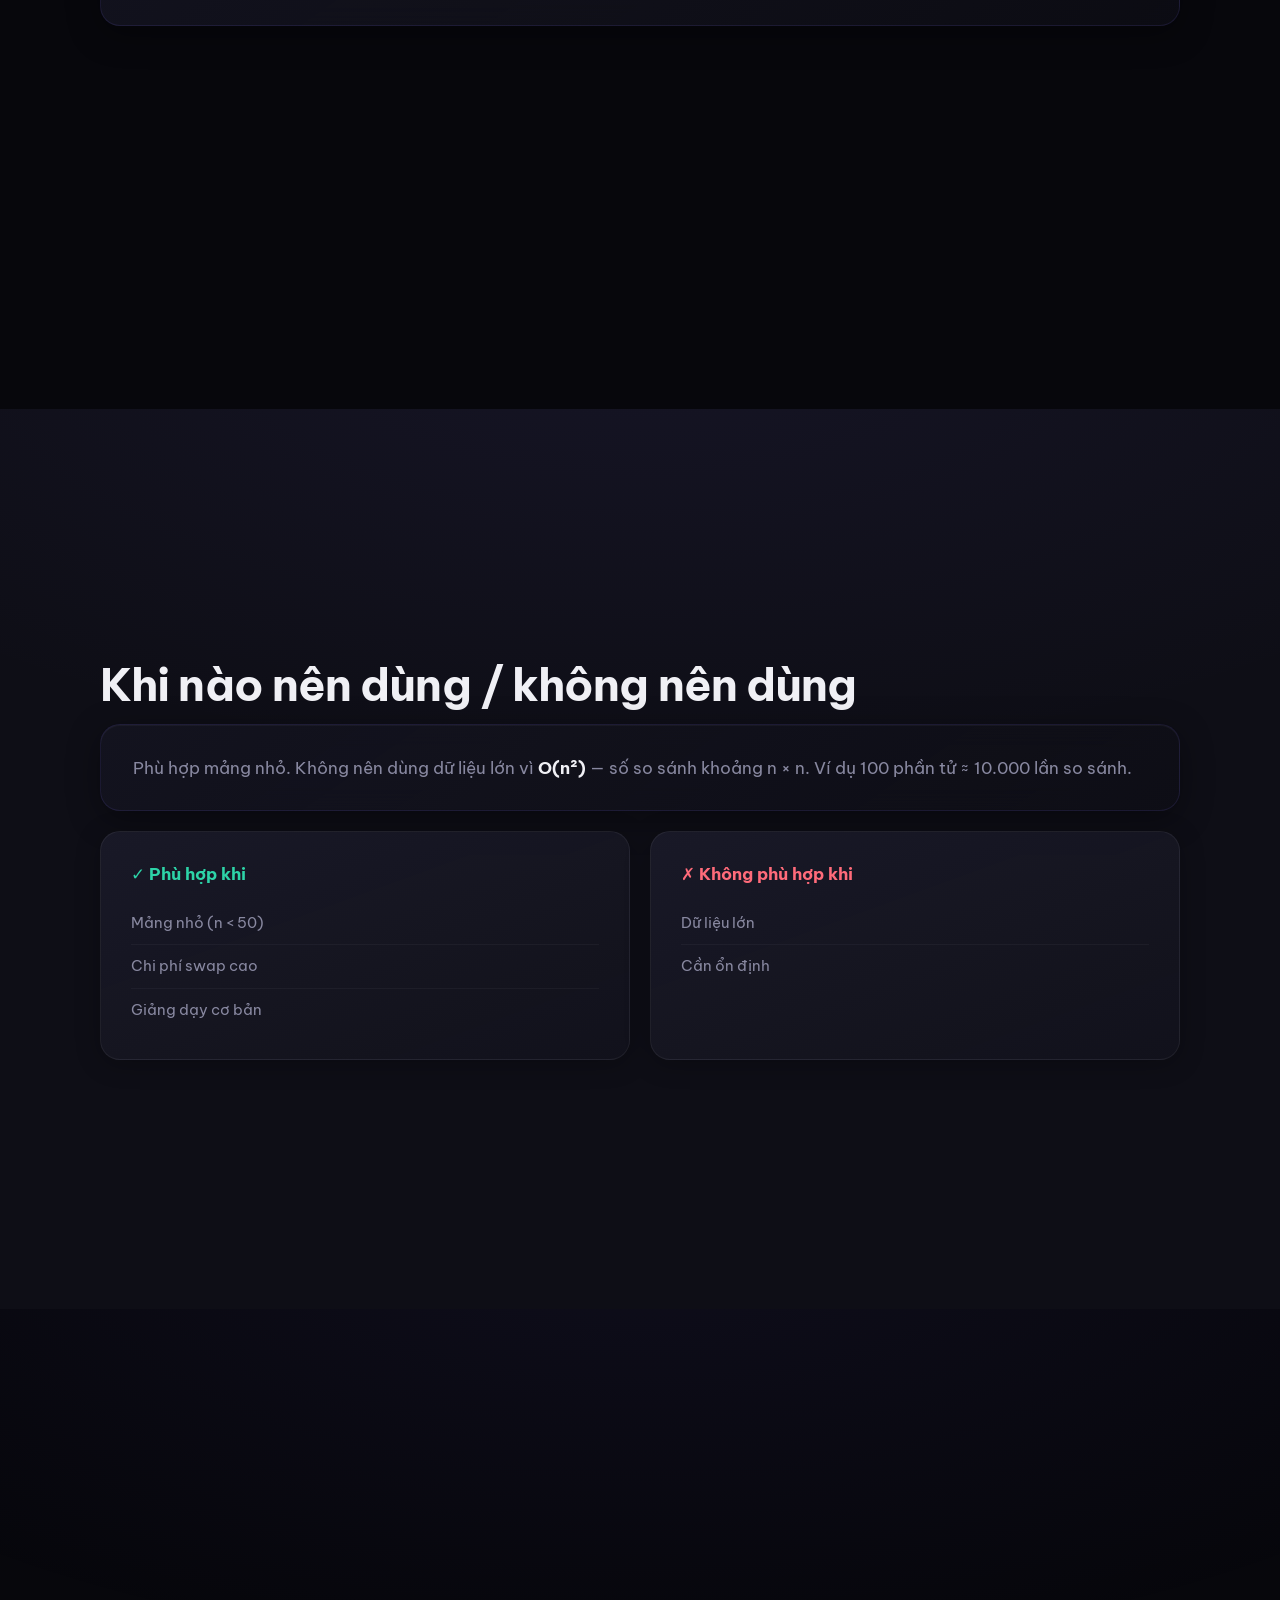
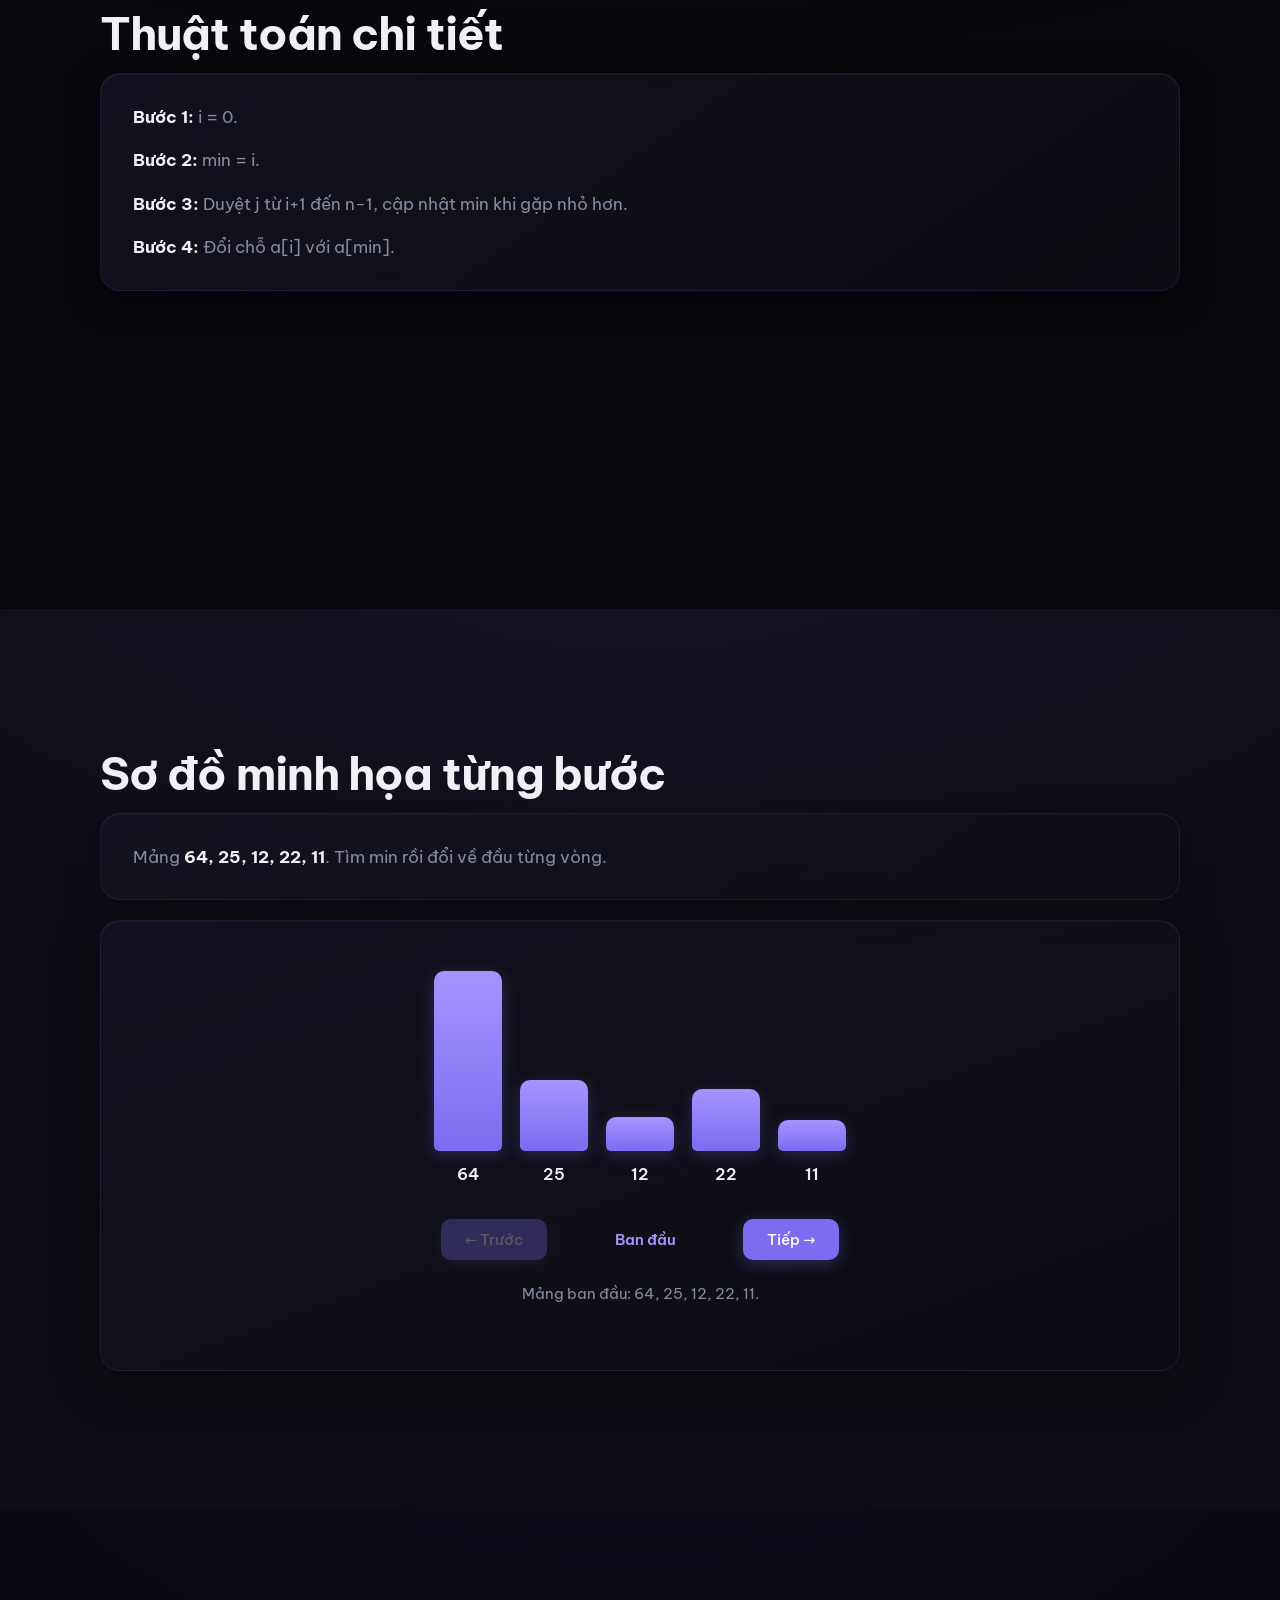
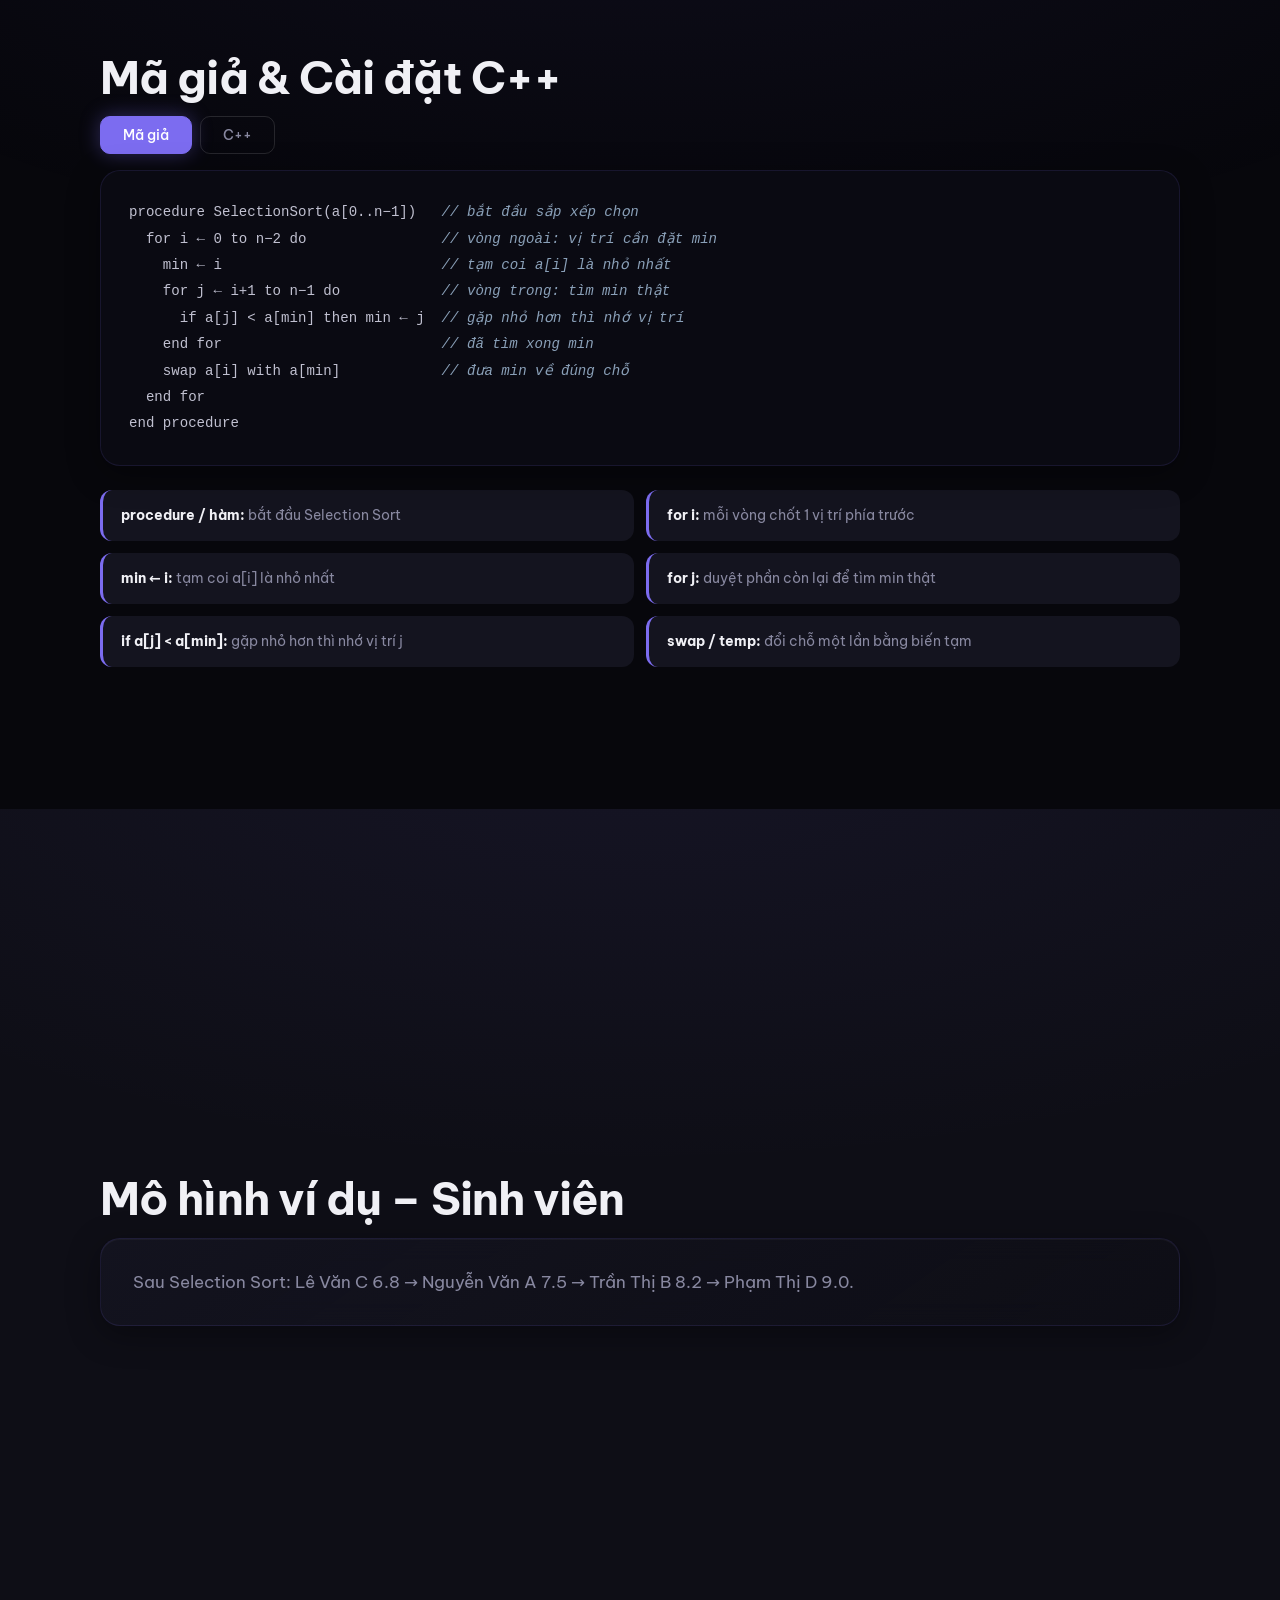
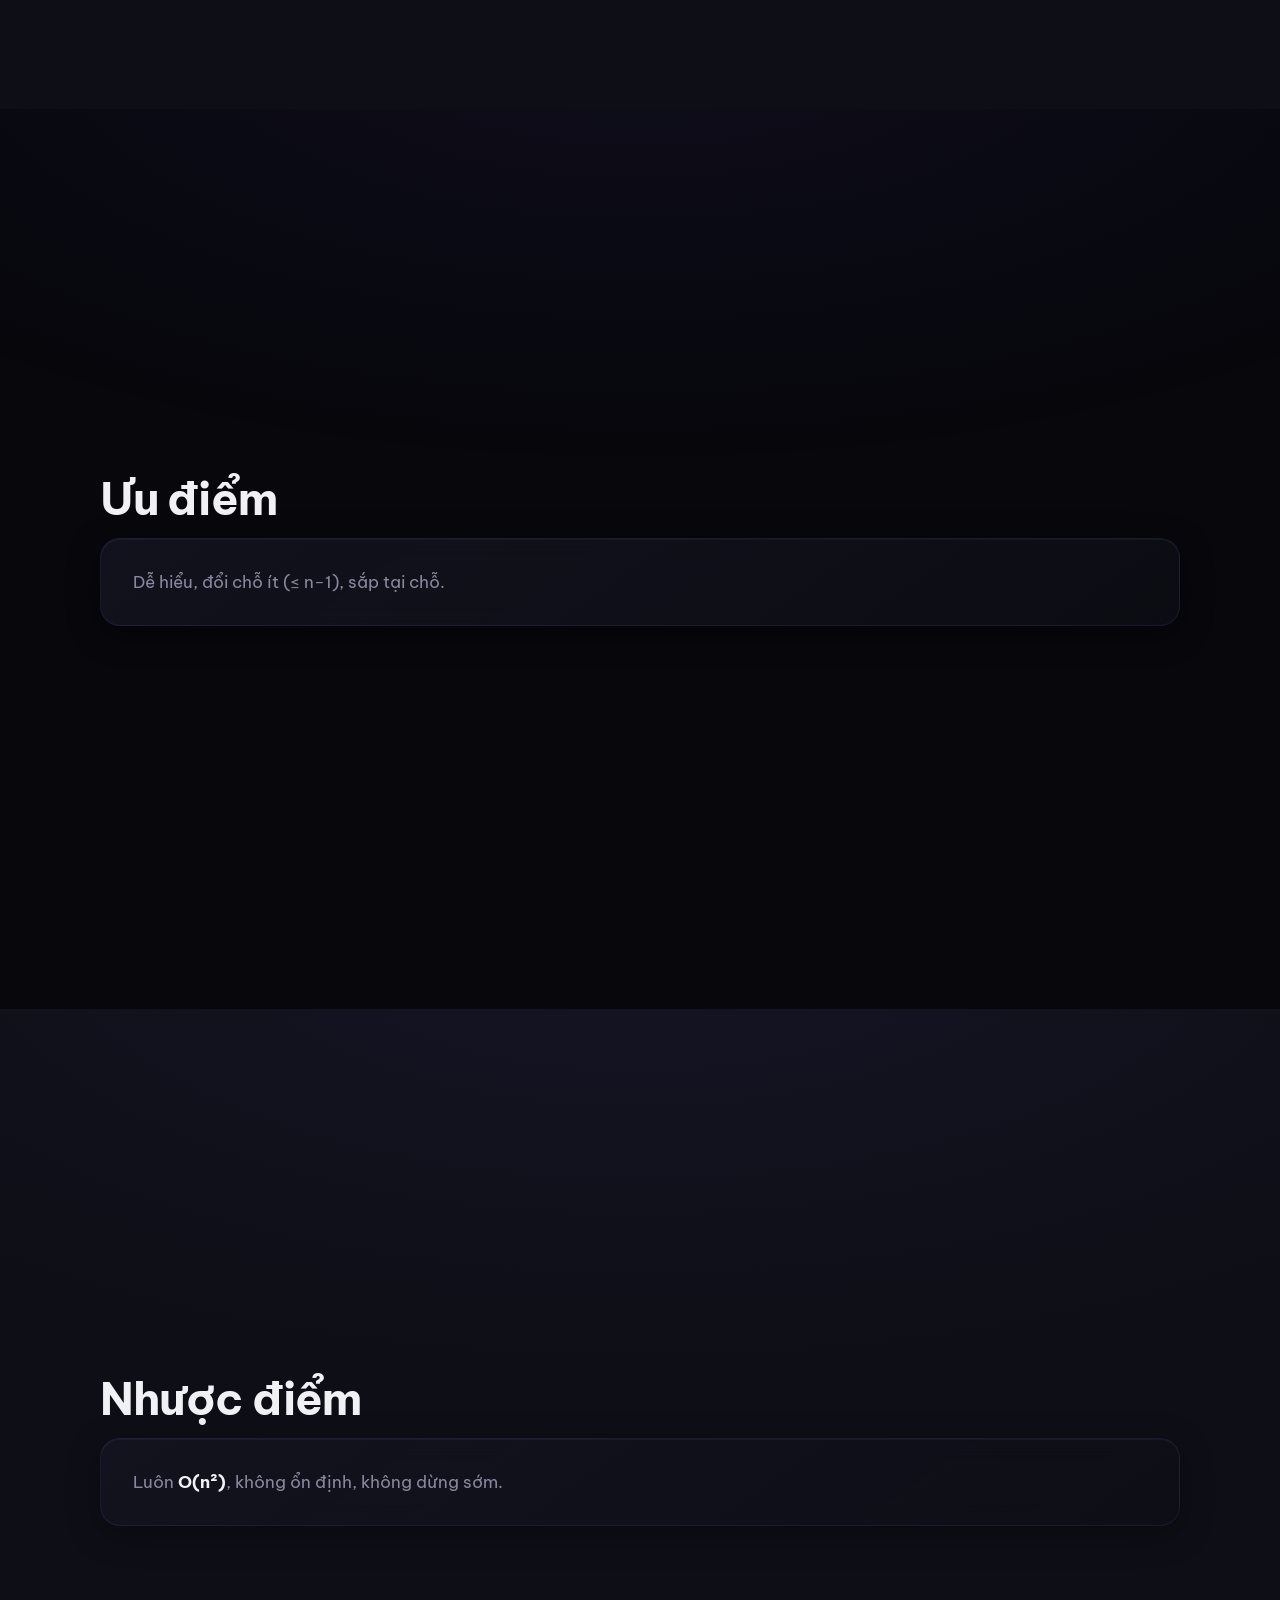
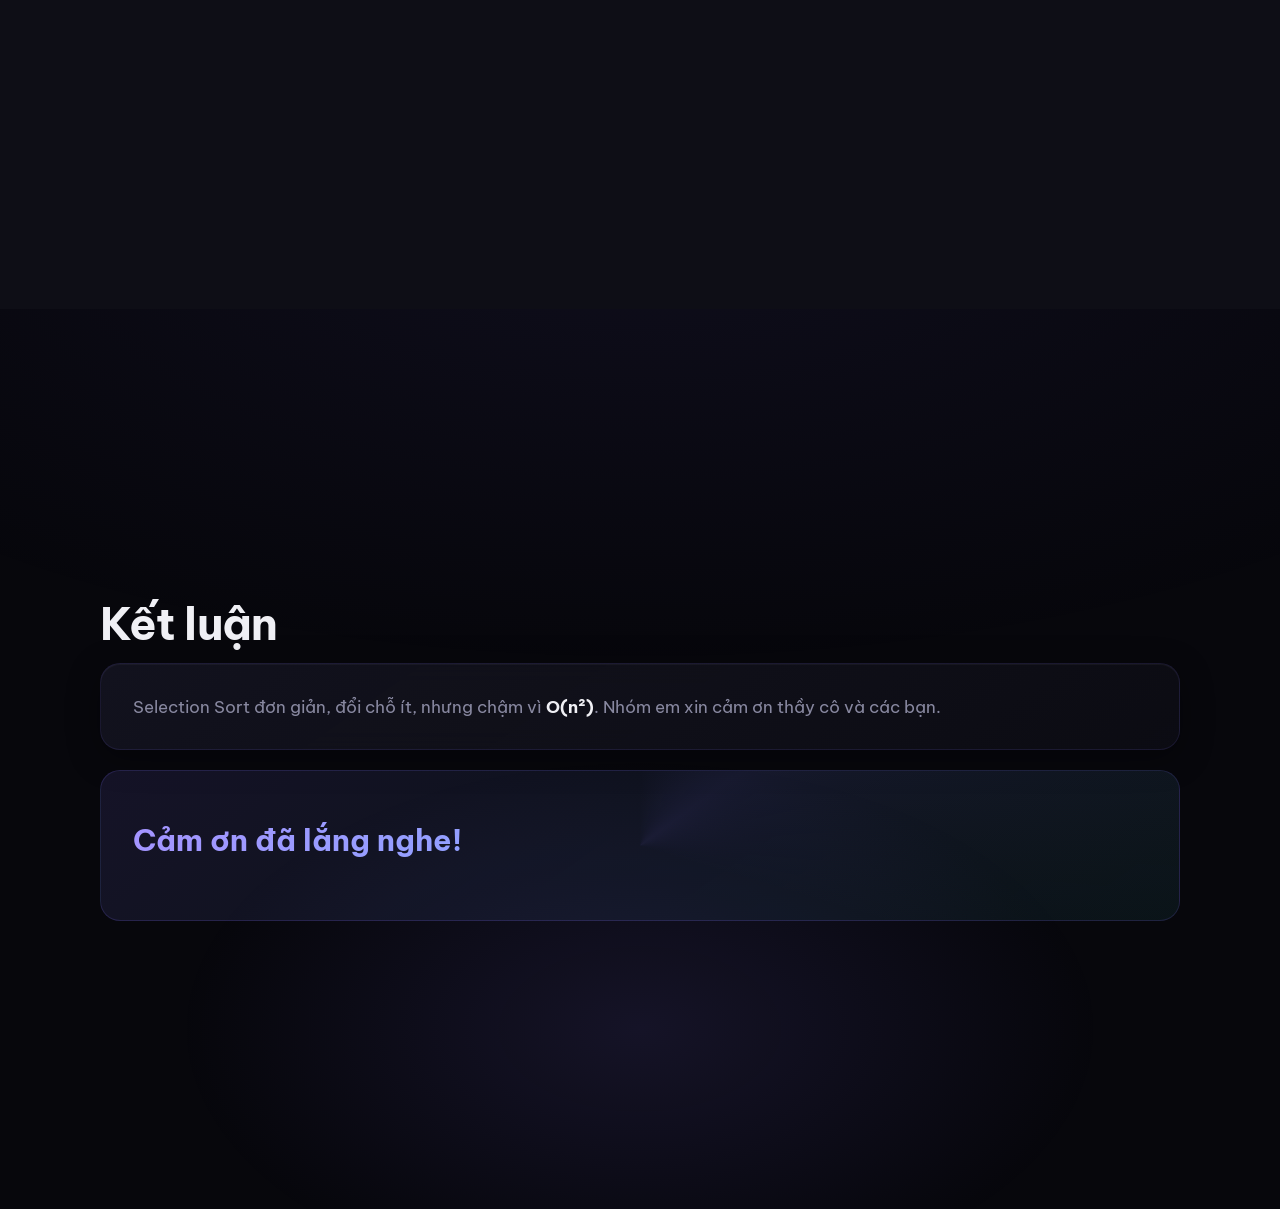
==== commit 044661a8: "Them giai thich tung dong ma gia va C++" ====
--- a/index.html
+++ b/index.html
@@ -8,7 +8,6 @@
 <link rel="stylesheet" href="style.css"/>
 <link rel="stylesheet" href="polish.css"/>
 <style>
-.speaker-tag{display:inline-block;background:rgba(124,108,240,0.2);color:var(--accent-soft);font-size:0.75rem;font-weight:600;padding:4px 12px;border-radius:20px;margin-bottom:16px}
 .script-block{background:var(--bg-card);border-radius:var(--radius);padding:28px 32px;border:1px solid rgba(255,255,255,0.05);margin-bottom:20px;border-left:4px solid var(--accent)}
 .script-block p{color:var(--text-muted);font-size:1.05rem;line-height:1.75;margin-bottom:14px}
 .script-block p:last-child{margin-bottom:0}.script-block strong{color:var(--text)}
@@ -19,6 +18,9 @@
 .orb-3{width:160px;height:160px;background:rgba(110,182,255,0.4);top:40%;right:10%;animation-delay:-6s}
 @keyframes orbFloat{0%,100%{transform:translate(0,0) scale(1)}50%{transform:translate(20px,-25px) scale(1.08)}}
 .hero{position:relative;overflow:hidden}
+.cmt{color:#8aa0b8;font-style:italic;font-weight:400}
+.code-notes{display:grid;grid-template-columns:1fr 1fr;gap:12px;margin-top:18px}
+@media(max-width:700px){.code-notes{grid-template-columns:1fr}}
 </style>
 </head>
 <body>
@@ -42,123 +44,69 @@
 <h1>Phương pháp<br><span class="highlight">Chọn Trực tiếp</span></h1>
 <p class="subtitle">Selection Sort (Sắp xếp chọn)</p>
 <p class="hero-desc">Bài thuyết trình nhóm – khoảng 10 người lần lượt trình bày</p>
-<div class="scroll-hint"><span>Cuộn xuống để bắt đầu</span><div class="mouse"></div></div>
 </div></section>
 <section class="section" id="idea"><div class="container">
 <h2>Từ ý tưởng</h2>
-<div class="script-block"><p>Ý tưởng của thuật toán này rất đơn giản. Trong mỗi bước, chúng ta sẽ <strong>tìm phần tử nhỏ nhất</strong> trong đoạn chưa sắp xếp, rồi đưa nó về đúng vị trí đầu của đoạn đó.</p>
-<p>Hình dung như xếp hàng theo chiều cao: chọn người thấp nhất đưa lên đầu hàng, rồi chọn người thấp nhất trong số còn lại… Cứ làm như vậy đến hết.</p>
-<p>Số lần so sánh <strong>cố định</strong>, số lần đổi chỗ tối đa chỉ <strong>n − 1 lần</strong>.</p>
-</div></div></section>
+<div class="script-block"><p>Trong mỗi bước, <strong>tìm phần tử nhỏ nhất</strong> trong đoạn chưa sắp, rồi đưa về đúng vị trí đầu. Số lần đổi chỗ tối đa n − 1 lần.</p></div></div></section>
 <section class="section dark" id="when"><div class="container">
 <h2>Khi nào nên dùng / không nên dùng</h2>
-<div class="script-block"><p>Selection Sort phù hợp khi mảng <strong>nhỏ</strong> (dưới 50 phần tử), khi chi phí đổi chỗ rất cao, hoặc cần thuật toán đơn giản để giảng dạy.</p>
-<p>Không nên dùng khi dữ liệu lớn (trên 10.000 phần tử) vì độ phức tạp là <strong>O(n²)</strong>. Chữ <strong>O</strong> (Big O) dùng để đo thời gian chạy. <strong>O(n²)</strong> nghĩa là số phép so sánh khoảng n × n (n bình phương). Ví dụ: 100 phần tử ≈ 10.000 lần so sánh; 10.000 phần tử ≈ 100 triệu lần so sánh — sẽ rất chậm. Cũng không phù hợp nếu cần sắp xếp ổn định (giữ nguyên thứ tự các phần tử có giá trị bằng nhau) hoặc dữ liệu gần như đã sắp.</p>
-</div>
+<div class="script-block"><p>Phù hợp mảng nhỏ. Không nên dùng dữ liệu lớn vì <strong>O(n²)</strong> — số so sánh khoảng n × n. Ví dụ 100 phần tử ≈ 10.000 lần so sánh.</p></div>
 <div class="suitable-grid">
-<div class="card good"><h4>✓ Phù hợp khi</h4><ul><li>Mảng nhỏ (n < 50)</li><li>Chi phí swap (đổi chỗ) cao</li><li>Giảng dạy thuật toán cơ bản</li><li>Không cần ổn định</li></ul></div>
-<div class="card bad"><h4>✗ Không phù hợp khi</h4><ul><li>Dữ liệu lớn (n > 10.000)</li><li>Cần sắp xếp ổn định</li><li>Dữ liệu gần như đã sắp</li><li>Yêu cầu hiệu suất cao</li></ul></div>
+<div class="card good"><h4>✓ Phù hợp khi</h4><ul><li>Mảng nhỏ (n < 50)</li><li>Chi phí swap cao</li><li>Giảng dạy cơ bản</li></ul></div>
+<div class="card bad"><h4>✗ Không phù hợp khi</h4><ul><li>Dữ liệu lớn</li><li>Cần ổn định</li></ul></div>
 </div></div></section>
 <section class="section" id="algo"><div class="container">
 <h2>Thuật toán chi tiết</h2>
-<div class="script-block"><p><strong>Bước 1:</strong> Khởi tạo i = 0.</p>
-<p><strong>Bước 2:</strong> Gán min = i – tạm coi a[i] là nhỏ nhất.</p>
-<p><strong>Bước 3:</strong> Duyệt j từ i+1 đến n−1, cập nhật min khi gặp phần tử nhỏ hơn.</p>
+<div class="script-block">
+<p><strong>Bước 1:</strong> i = 0.</p>
+<p><strong>Bước 2:</strong> min = i.</p>
+<p><strong>Bước 3:</strong> Duyệt j từ i+1 đến n−1, cập nhật min khi gặp nhỏ hơn.</p>
 <p><strong>Bước 4:</strong> Đổi chỗ a[i] với a[min].</p>
-<p><strong>Bước 5–6:</strong> Tăng i, lặp đến khi i = n−2. Mảng đã sắp tăng dần.</p>
-</div>
-<div class="steps">
-<div class="step"><div class="step-num">1</div><div class="step-content"><h4>Khởi tạo</h4><p>i = 0</p></div></div>
-<div class="step"><div class="step-num">2</div><div class="step-content"><h4>Giả sử min</h4><p>min = i</p></div></div>
-<div class="step"><div class="step-num">3</div><div class="step-content"><h4>Duyệt tìm min</h4><p>j từ i+1 → n−1</p></div></div>
-<div class="step"><div class="step-num">4</div><div class="step-content"><h4>Đổi chỗ</h4><p>a[i] ↔ a[min]</p></div></div>
-<div class="step"><div class="step-num">5</div><div class="step-content"><h4>Tăng i</h4><p>i = i + 1</p></div></div>
-<div class="step"><div class="step-num">6</div><div class="step-content"><h4>Kết thúc</h4><p>Mảng đã sắp tăng dần</p></div></div>
 </div></div></section>
 <section class="section dark" id="visual"><div class="container">
 <h2>Sơ đồ minh họa từng bước</h2>
-<div class="script-block"><p>Minh họa với mảng <strong>64, 25, 12, 22, 11</strong>.</p>
-<p>Tìm min = 11, đổi với 64 → 11, 25, 12, 22, 64. Tiếp theo min = 12 → 11, 12, 25, 22, 64. Rồi min = 22 → 11, 12, 22, 25, 64. Đã sắp xong.</p>
-<p>Mọi người bấm nút bên dưới để xem từng bước.</p>
-</div>
-<div class="visualizer">
-<div class="array-state" id="arrayState"></div>
-<div class="visual-controls">
-<button id="prevStep" class="btn">← Trước</button>
-<span class="step-label" id="stepLabel">Ban đầu</span>
-<button id="nextStep" class="btn">Tiếp →</button>
-</div>
-<div class="step-explanation" id="stepExplanation"></div>
-</div></div></section>
+<div class="script-block"><p>Mảng <strong>64, 25, 12, 22, 11</strong>. Tìm min rồi đổi về đầu từng vòng.</p></div>
+<div class="visualizer"><div class="array-state" id="arrayState"></div>
+<div class="visual-controls"><button id="prevStep" class="btn">← Trước</button><span class="step-label" id="stepLabel">Ban đầu</span><button id="nextStep" class="btn">Tiếp →</button></div>
+<div class="step-explanation" id="stepExplanation"></div></div>
+</div></section>
 <section class="section" id="code"><div class="container">
 <h2>Mã giả & Cài đặt C++</h2>
-<div class="script-block"><p>Hai vòng lồng nhau: vòng ngoài cố định từng vị trí, vòng trong tìm min, rồi đổi chỗ một lần.</p>
-</div>
-<div class="code-tabs">
-<button class="tab active" data-tab="pseudo">Mã giả</button>
-<button class="tab" data-tab="cpp">C++</button>
-</div>
-<div class="code-panel active" id="pseudo"><pre><code>procedure SelectionSort(a[0..n−1])
-  for i ← 0 to n−2 do
-    min ← i
-    for j ← i+1 to n−1 do
-      if a[j] < a[min] then min ← j
-    end for
-    swap a[i] with a[min]
+<div class="code-tabs"><button class="tab active" data-tab="pseudo">Mã giả</button><button class="tab" data-tab="cpp">C++</button></div>
+<div class="code-panel active" id="pseudo"><pre><code>procedure SelectionSort(a[0..n−1])   <span class="cmt">// bắt đầu sắp xếp chọn</span>
+  for i ← 0 to n−2 do                <span class="cmt">// vòng ngoài: vị trí cần đặt min</span>
+    min ← i                          <span class="cmt">// tạm coi a[i] là nhỏ nhất</span>
+    for j ← i+1 to n−1 do            <span class="cmt">// vòng trong: tìm min thật</span>
+      if a[j] < a[min] then min ← j  <span class="cmt">// gặp nhỏ hơn thì nhớ vị trí</span>
+    end for                          <span class="cmt">// đã tìm xong min</span>
+    swap a[i] with a[min]            <span class="cmt">// đưa min về đúng chỗ</span>
   end for
 end procedure</code></pre></div>
-<div class="code-panel" id="cpp"><pre><code>void selectionSort(int a[], int n) {
-  for (int i = 0; i < n - 1; i++) {
-    int min = i;
-    for (int j = i + 1; j < n; j++) {
-      if (a[j] < a[min]) min = j;
+<div class="code-panel" id="cpp"><pre><code>void selectionSort(int a[], int n) {     <span class="cmt">// hàm C++</span>
+  for (int i = 0; i < n - 1; i++) {      <span class="cmt">// i từ 0 đến n−2</span>
+    int min = i;                         <span class="cmt">// giả sử min ở vị trí i</span>
+    for (int j = i + 1; j < n; j++) {    <span class="cmt">// tìm phần tử nhỏ hơn</span>
+      if (a[j] < a[min]) min = j;        <span class="cmt">// cập nhật vị trí min</span>
     }
-    int temp = a[i]; a[i] = a[min]; a[min] = temp;
+    int temp = a[i]; a[i] = a[min]; a[min] = temp;  <span class="cmt">// đổi chỗ 1 lần</span>
   }
 }</code></pre></div>
-</div></section>
+<div class="code-notes">
+<div class="note-item"><strong>procedure / hàm:</strong> bắt đầu Selection Sort</div>
+<div class="note-item"><strong>for i:</strong> mỗi vòng chốt 1 vị trí phía trước</div>
+<div class="note-item"><strong>min ← i:</strong> tạm coi a[i] là nhỏ nhất</div>
+<div class="note-item"><strong>for j:</strong> duyệt phần còn lại để tìm min thật</div>
+<div class="note-item"><strong>if a[j] < a[min]:</strong> gặp nhỏ hơn thì nhớ vị trí j</div>
+<div class="note-item"><strong>swap / temp:</strong> đổi chỗ một lần bằng biến tạm</div>
+</div></div></section>
 <section class="section dark" id="example"><div class="container">
 <h2>Mô hình ví dụ – Sinh viên</h2>
-<div class="script-block"><p>Sắp xếp danh sách sinh viên theo điểm tăng dần. Sau Selection Sort: Lê Văn C 6.8 → Nguyễn Văn A 7.5 → Trần Thị B 8.2 → Phạm Thị D 9.0.</p>
-</div>
-<div class="student-table">
-<div class="table-header"><span>Mã SV</span><span>Họ tên</span><span>Điểm TB</span></div>
-<div class="table-row before"><span>SV001</span><span>Nguyễn Văn A</span><span class="score">7.5</span></div>
-<div class="table-row before"><span>SV002</span><span>Trần Thị B</span><span class="score">8.2</span></div>
-<div class="table-row before"><span>SV003</span><span>Lê Văn C</span><span class="score">6.8</span></div>
-<div class="table-row before"><span>SV004</span><span>Phạm Thị D</span><span class="score">9.0</span></div>
-</div>
-<div class="arrow-down">↓ Selection Sort (Sắp xếp chọn) theo điểm ↓</div>
-<div class="student-table sorted">
-<div class="table-header"><span>#</span><span>Họ tên</span><span>Điểm TB</span></div>
-<div class="table-row after"><span>1</span><span>Lê Văn C</span><span class="score">6.8</span></div>
-<div class="table-row after"><span>2</span><span>Nguyễn Văn A</span><span class="score">7.5</span></div>
-<div class="table-row after"><span>3</span><span>Trần Thị B</span><span class="score">8.2</span></div>
-<div class="table-row after"><span>4</span><span>Phạm Thị D</span><span class="score">9.0</span></div>
-</div></div></section>
-<section class="section" id="pros"><div class="container">
-<h2>Ưu điểm</h2>
-<div class="script-block"><p>Dễ hiểu, dễ cài đặt. Số lần đổi chỗ rất ít (tối đa n−1). Sắp xếp tại chỗ (in-place). Hành vi dự đoán được.</p>
-</div>
-<div class="card pros" style="border-top:3px solid var(--green)">
-<ul><li>Dễ hiểu, dễ cài đặt</li><li>Số lần đổi chỗ rất ít (≤ n−1)</li><li>Không cần bộ nhớ phụ (in-place)</li><li>Hành vi dự đoán được</li></ul>
-</div></div></section>
-<section class="section dark" id="cons"><div class="container">
-<h2>Nhược điểm</h2>
-<div class="script-block"><p><strong>O(n²)</strong> ở mọi trường hợp (số bước luôn khoảng n × n) — chậm với dữ liệu lớn. Không ổn định. Luôn so sánh đủ, không tận dụng dữ liệu gần sắp. Ít dùng trong thư viện chuẩn.</p>
-</div>
-<div class="card cons" style="border-top:3px solid var(--red)">
-<ul><li>O(n²) — số bước ≈ n × n, chậm với dắ liệu lớn</li><li>Không ổn định (unstable)</li><li>Không có dừng sớm</li><li>Ít dùng trong thư viện chuẩn</li></ul>
-</div></div></section>
-<section class="section conclusion" id="conclusion"><div class="container">
-<h2>Kết luận</h2>
-<div class="script-block"><p>Selection Sort (Sắp xếp chọn) đơn giản, dễ hiểu, đổi chỗ ít. Nhược điểm chính là chậm với độ phức tạp <strong>O(n²)</strong> (số bước ≈ n × n) và không ổn định. Phù hợp học cơ bản và dữ liệu nhỏ.</p>
-<p>Nhóm em xin cảm ơn thầy cô và các bạn đã lắng nghe.</p>
-</div>
-<div class="thank-you">
-<h3>Cảm ơn đã lắng nghe!</h3>
-<p>Phương pháp Chọn Trực tiếp – Selection Sort (Sắp xếp chọn)</p>
-</div></div></section>
+<div class="script-block"><p>Sau Selection Sort: Lê Văn C 6.8 → Nguyễn Văn A 7.5 → Trần Thị B 8.2 → Phạm Thị D 9.0.</p></div>
+</div></section>
+<section class="section" id="pros"><div class="container"><h2>Ưu điểm</h2><div class="script-block"><p>Dễ hiểu, đổi chỗ ít (≤ n−1), sắp tại chỗ.</p></div></div></section>
+<section class="section dark" id="cons"><div class="container"><h2>Nhược điểm</h2><div class="script-block"><p>Luôn <strong>O(n²)</strong>, không ổn định, không dừng sớm.</p></div></div></section>
+<section class="section conclusion" id="conclusion"><div class="container"><h2>Kết luận</h2>
+<div class="script-block"><p>Selection Sort đơn giản, đổi chỗ ít, nhưng chậm vì <strong>O(n²)</strong>. Nhóm em xin cảm ơn thầy cô và các bạn.</p></div>
+<div class="thank-you"><h3>Cảm ơn đã lắng nghe!</h3></div></div></section>
 <script src="script.js"></script>
-</body>
-</html>+</body></html>
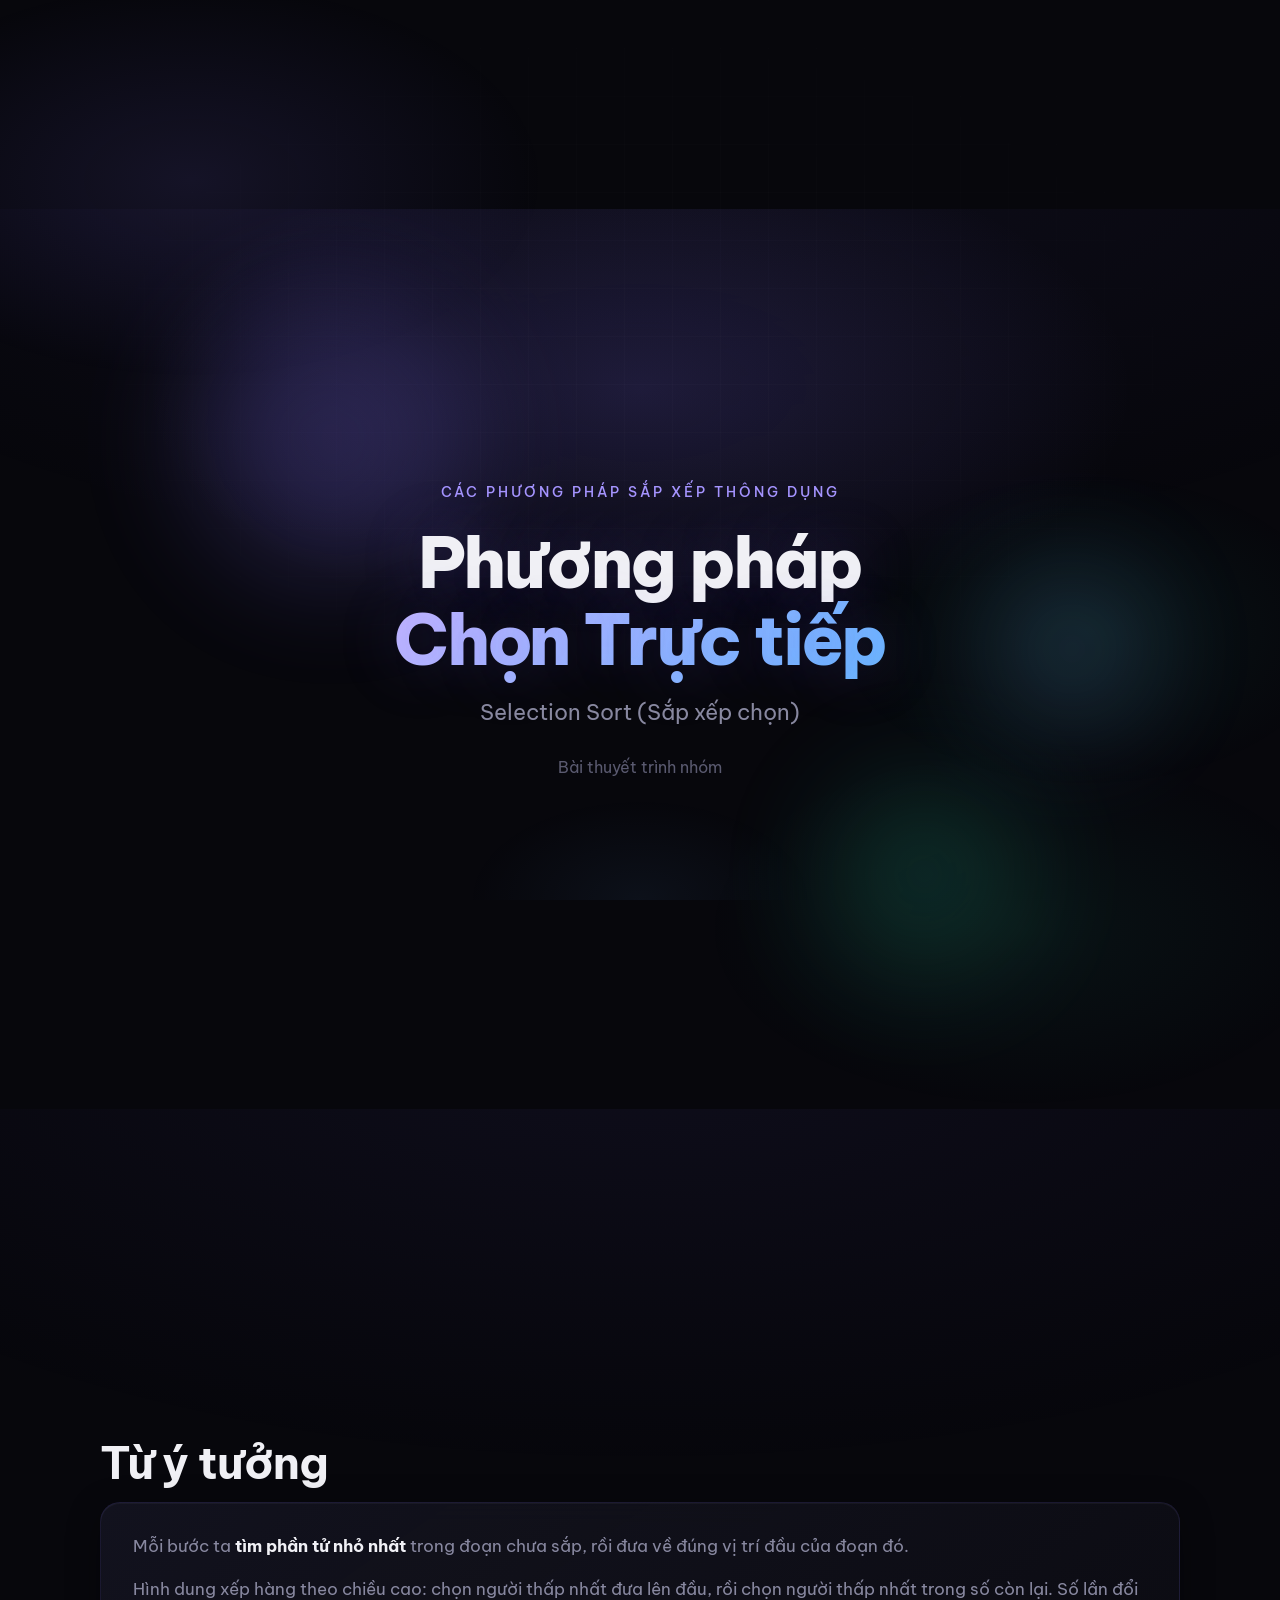
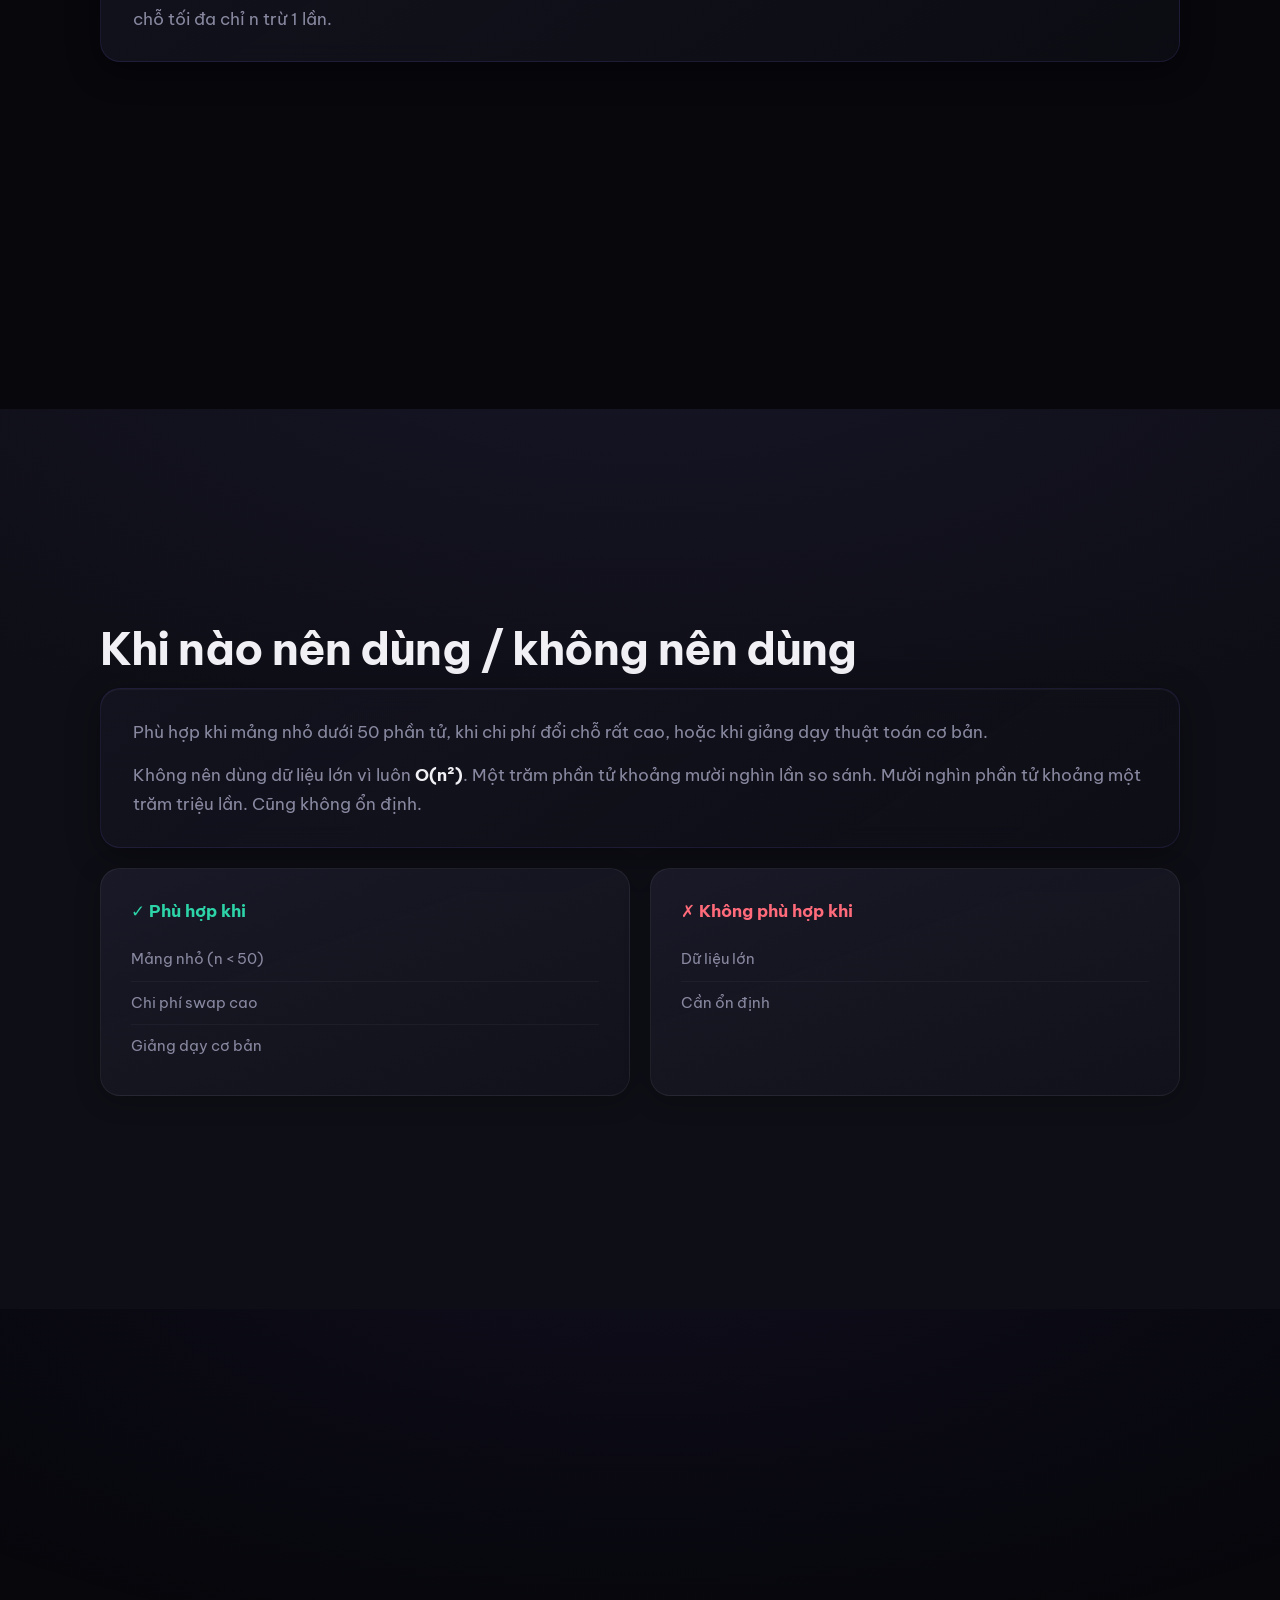
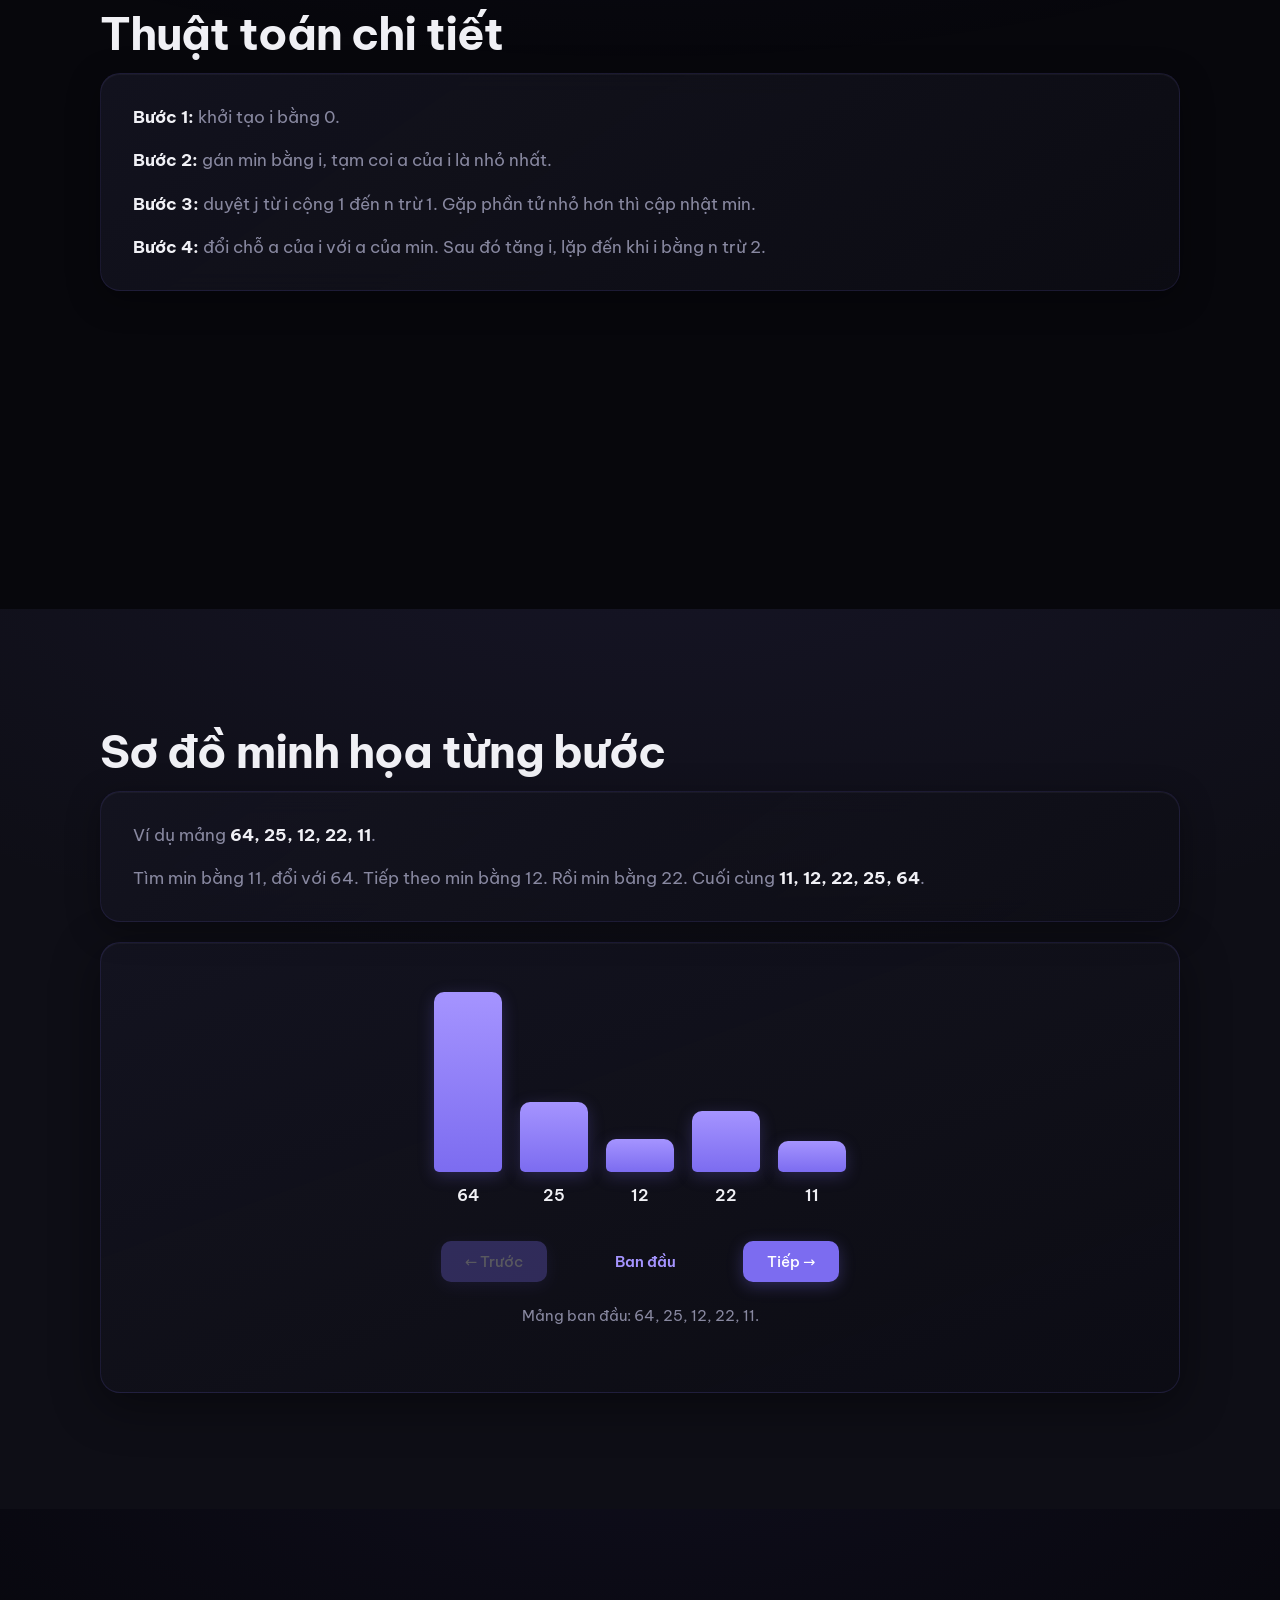
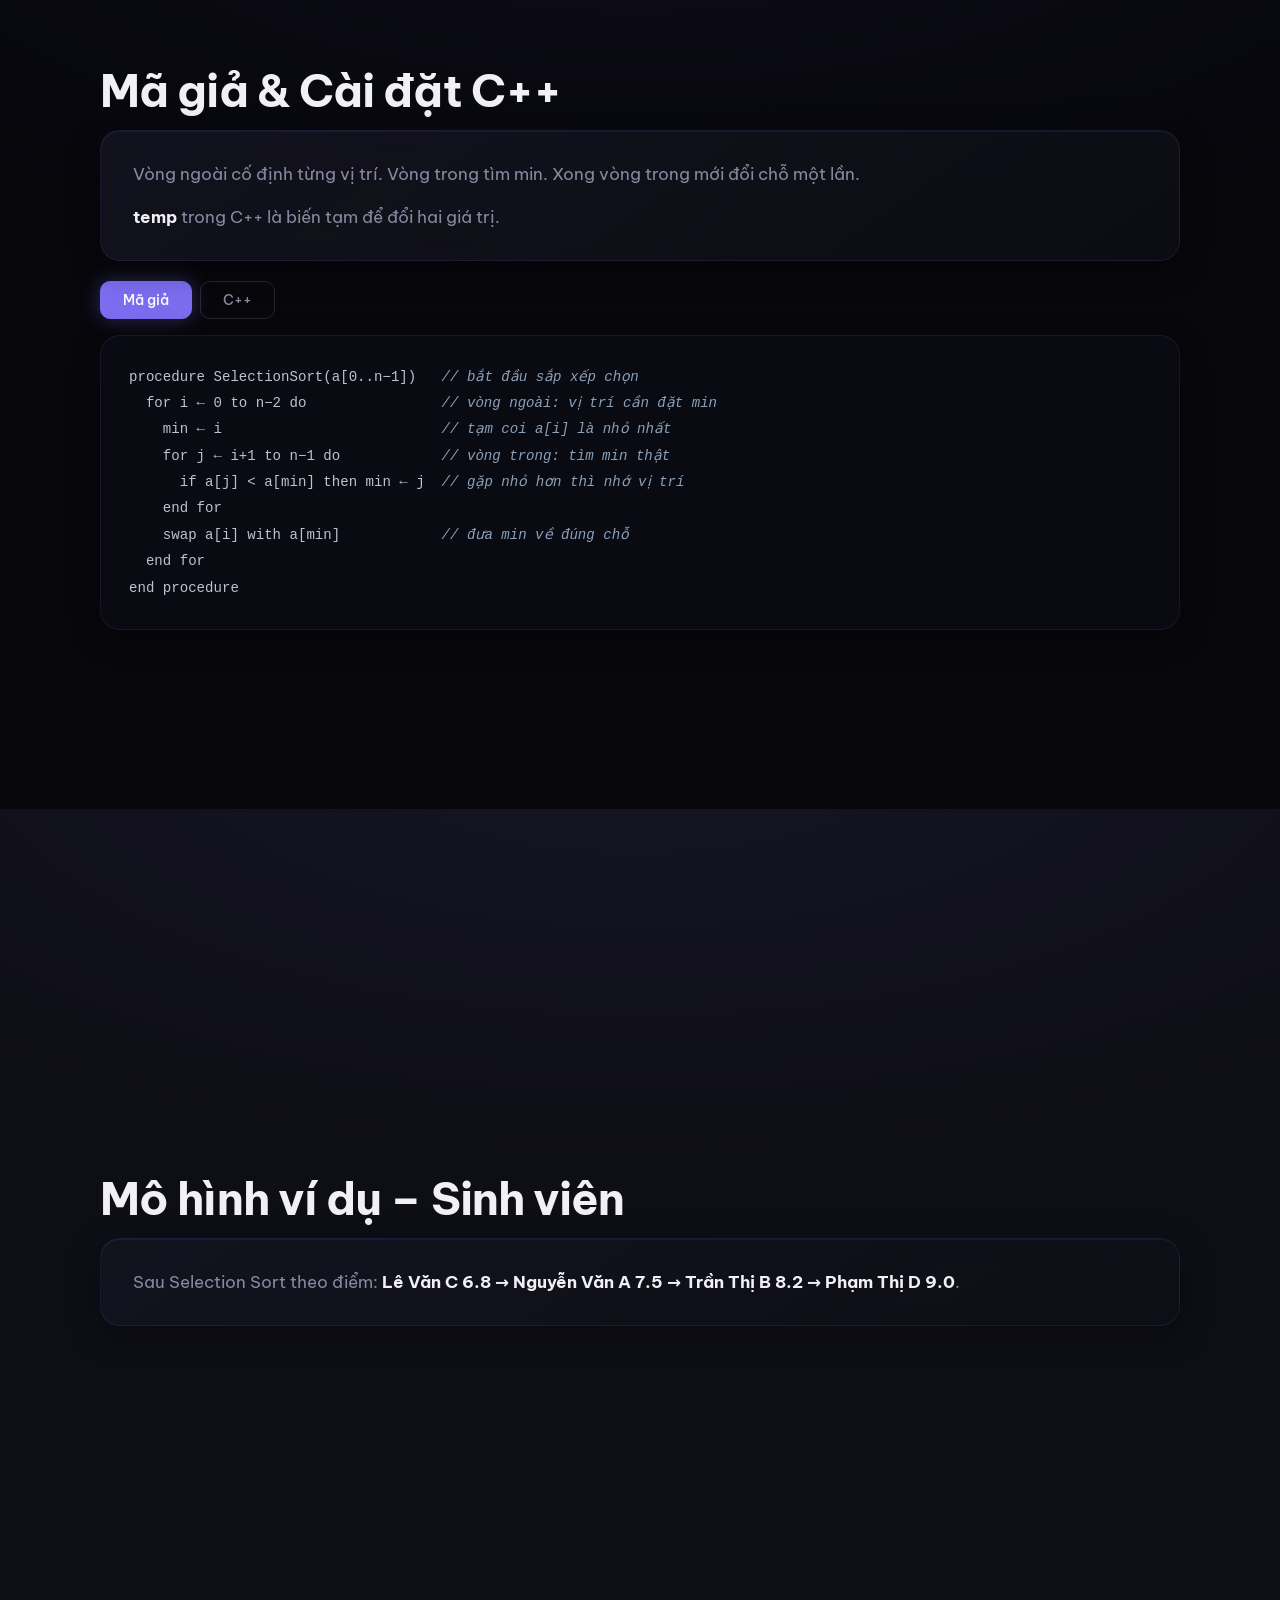
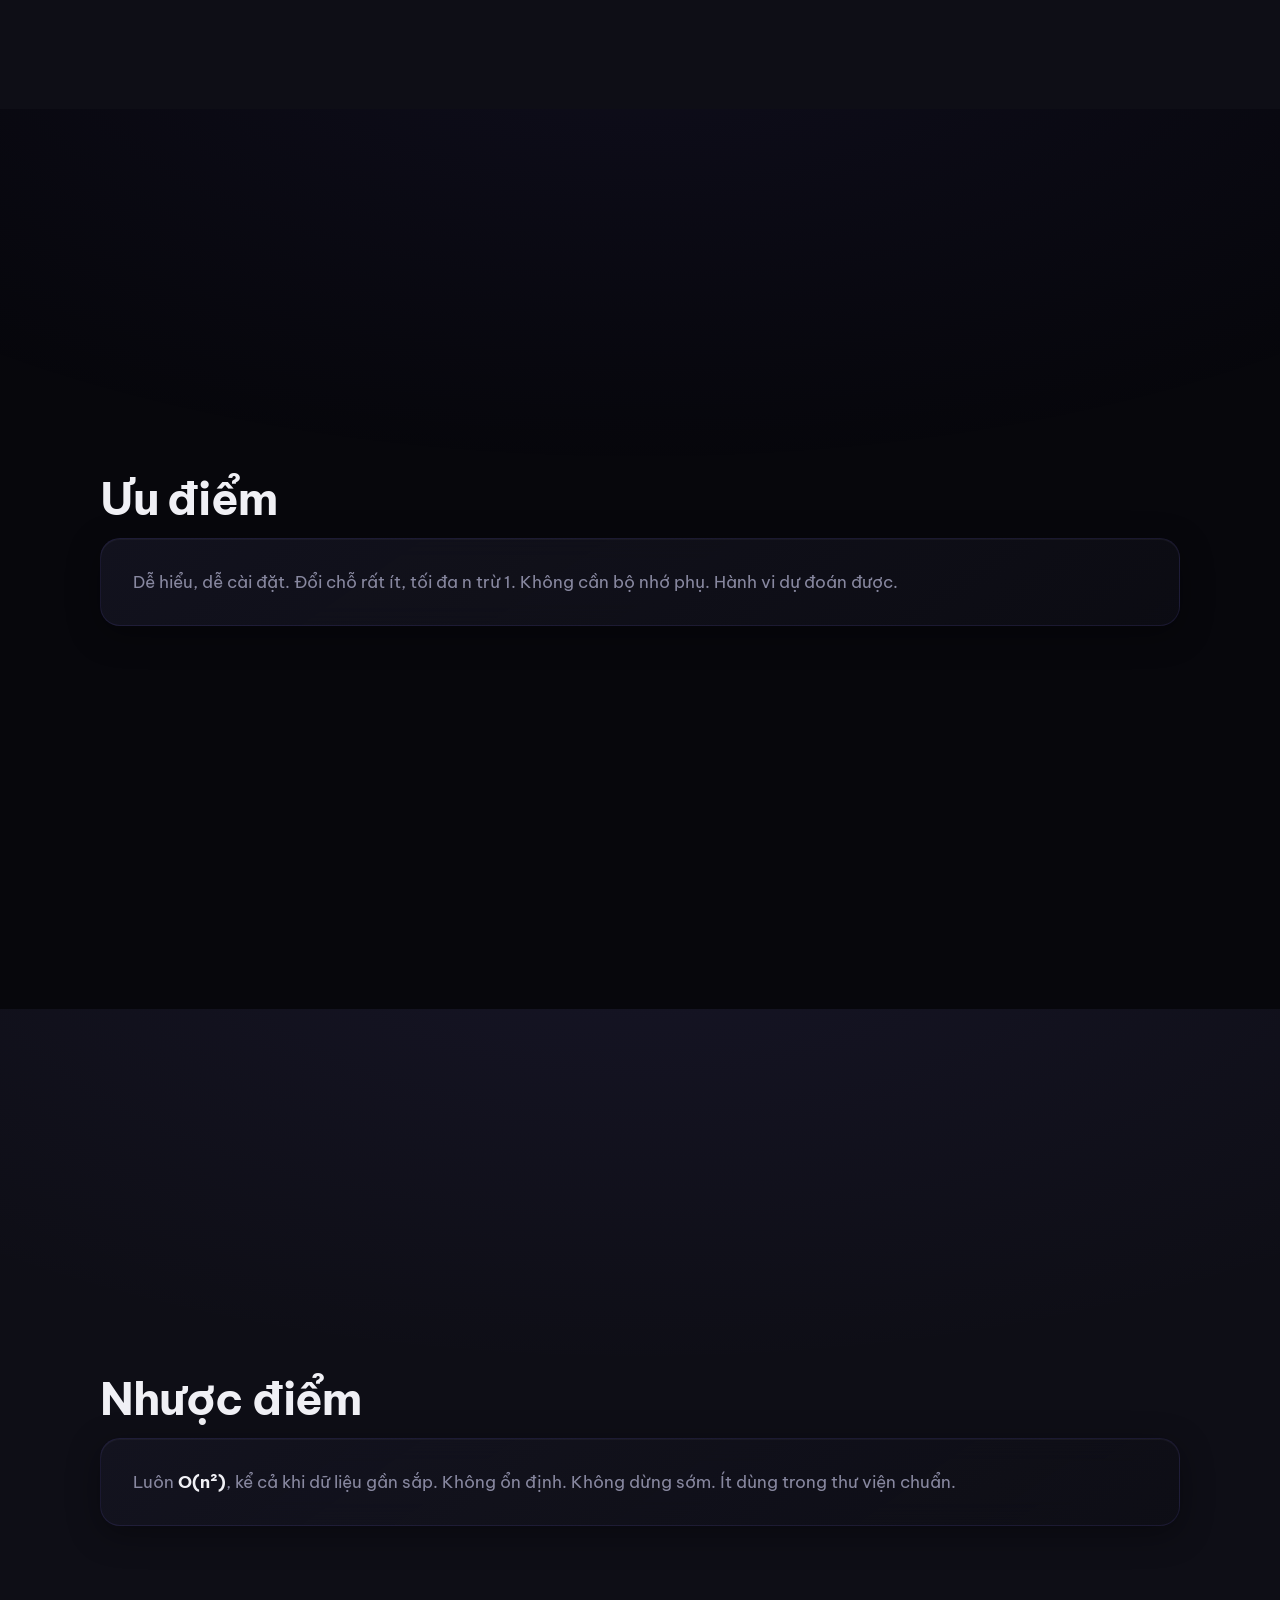
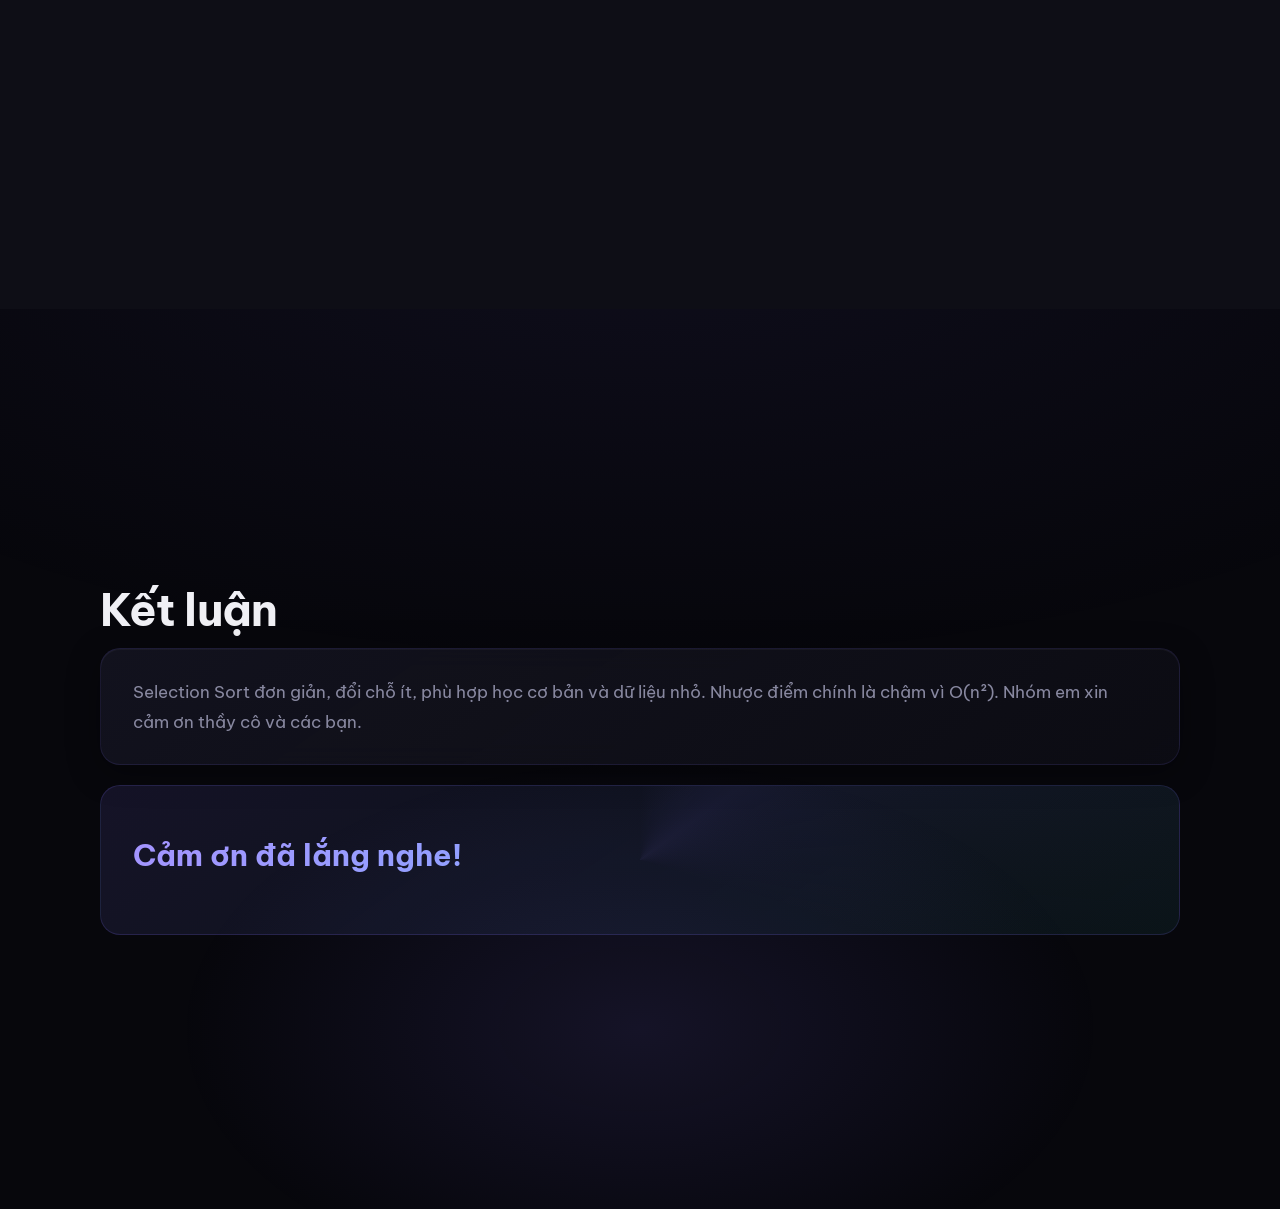
==== commit 0bed3881: "Them loi noi dai tung muc Selection Sort" ====
--- a/index.html
+++ b/index.html
@@ -3,7 +3,7 @@
 <head>
 <meta charset="UTF-8"/>
 <meta name="viewport" content="width=device-width, initial-scale=1.0"/>
-<title>Phương pháp Chọn Trực tiếp – Selection Sort (Sắp xếp chọn)</title>
+<title>Phương pháp Chọn Trực tiếp – Selection Sort</title>
 <link href="https://fonts.googleapis.com/css2?family=Be+Vietnam+Pro:wght@300;400;500;600;700;800&display=swap" rel="stylesheet">
 <link rel="stylesheet" href="style.css"/>
 <link rel="stylesheet" href="polish.css"/>
@@ -19,8 +19,6 @@
 @keyframes orbFloat{0%,100%{transform:translate(0,0) scale(1)}50%{transform:translate(20px,-25px) scale(1.08)}}
 .hero{position:relative;overflow:hidden}
 .cmt{color:#8aa0b8;font-style:italic;font-weight:400}
-.code-notes{display:grid;grid-template-columns:1fr 1fr;gap:12px;margin-top:18px}
-@media(max-width:700px){.code-notes{grid-template-columns:1fr}}
 </style>
 </head>
 <body>
@@ -43,14 +41,20 @@
 <p class="eyebrow">Các phương pháp sắp xếp thông dụng</p>
 <h1>Phương pháp<br><span class="highlight">Chọn Trực tiếp</span></h1>
 <p class="subtitle">Selection Sort (Sắp xếp chọn)</p>
-<p class="hero-desc">Bài thuyết trình nhóm – khoảng 10 người lần lượt trình bày</p>
+<p class="hero-desc">Bài thuyết trình nhóm</p>
 </div></section>
 <section class="section" id="idea"><div class="container">
 <h2>Từ ý tưởng</h2>
-<div class="script-block"><p>Trong mỗi bước, <strong>tìm phần tử nhỏ nhất</strong> trong đoạn chưa sắp, rồi đưa về đúng vị trí đầu. Số lần đổi chỗ tối đa n − 1 lần.</p></div></div></section>
+<div class="script-block">
+<p>Mỗi bước ta <strong>tìm phần tử nhỏ nhất</strong> trong đoạn chưa sắp, rồi đưa về đúng vị trí đầu của đoạn đó.</p>
+<p>Hình dung xếp hàng theo chiều cao: chọn người thấp nhất đưa lên đầu, rồi chọn người thấp nhất trong số còn lại. Số lần đổi chỗ tối đa chỉ n trừ 1 lần.</p>
+</div></div></section>
 <section class="section dark" id="when"><div class="container">
 <h2>Khi nào nên dùng / không nên dùng</h2>
-<div class="script-block"><p>Phù hợp mảng nhỏ. Không nên dùng dữ liệu lớn vì <strong>O(n²)</strong> — số so sánh khoảng n × n. Ví dụ 100 phần tử ≈ 10.000 lần so sánh.</p></div>
+<div class="script-block">
+<p>Phù hợp khi mảng nhỏ dưới 50 phần tử, khi chi phí đổi chỗ rất cao, hoặc khi giảng dạy thuật toán cơ bản.</p>
+<p>Không nên dùng dữ liệu lớn vì luôn <strong>O(n²)</strong>. Một trăm phần tử khoảng mười nghìn lần so sánh. Mười nghìn phần tử khoảng một trăm triệu lần. Cũng không ổn định.</p>
+</div>
 <div class="suitable-grid">
 <div class="card good"><h4>✓ Phù hợp khi</h4><ul><li>Mảng nhỏ (n < 50)</li><li>Chi phí swap cao</li><li>Giảng dạy cơ bản</li></ul></div>
 <div class="card bad"><h4>✗ Không phù hợp khi</h4><ul><li>Dữ liệu lớn</li><li>Cần ổn định</li></ul></div>
@@ -58,27 +62,34 @@
 <section class="section" id="algo"><div class="container">
 <h2>Thuật toán chi tiết</h2>
 <div class="script-block">
-<p><strong>Bước 1:</strong> i = 0.</p>
-<p><strong>Bước 2:</strong> min = i.</p>
-<p><strong>Bước 3:</strong> Duyệt j từ i+1 đến n−1, cập nhật min khi gặp nhỏ hơn.</p>
-<p><strong>Bước 4:</strong> Đổi chỗ a[i] với a[min].</p>
+<p><strong>Bước 1:</strong> khởi tạo i bằng 0.</p>
+<p><strong>Bước 2:</strong> gán min bằng i, tạm coi a của i là nhỏ nhất.</p>
+<p><strong>Bước 3:</strong> duyệt j từ i cộng 1 đến n trừ 1. Gặp phần tử nhỏ hơn thì cập nhật min.</p>
+<p><strong>Bước 4:</strong> đổi chỗ a của i với a của min. Sau đó tăng i, lặp đến khi i bằng n trừ 2.</p>
 </div></div></section>
 <section class="section dark" id="visual"><div class="container">
 <h2>Sơ đồ minh họa từng bước</h2>
-<div class="script-block"><p>Mảng <strong>64, 25, 12, 22, 11</strong>. Tìm min rồi đổi về đầu từng vòng.</p></div>
+<div class="script-block">
+<p>Ví dụ mảng <strong>64, 25, 12, 22, 11</strong>.</p>
+<p>Tìm min bằng 11, đổi với 64. Tiếp theo min bằng 12. Rồi min bằng 22. Cuối cùng <strong>11, 12, 22, 25, 64</strong>.</p>
+</div>
 <div class="visualizer"><div class="array-state" id="arrayState"></div>
 <div class="visual-controls"><button id="prevStep" class="btn">← Trước</button><span class="step-label" id="stepLabel">Ban đầu</span><button id="nextStep" class="btn">Tiếp →</button></div>
 <div class="step-explanation" id="stepExplanation"></div></div>
 </div></section>
 <section class="section" id="code"><div class="container">
 <h2>Mã giả & Cài đặt C++</h2>
+<div class="script-block">
+<p>Vòng ngoài cố định từng vị trí. Vòng trong tìm min. Xong vòng trong mới đổi chỗ một lần.</p>
+<p><strong>temp</strong> trong C++ là biến tạm để đổi hai giá trị.</p>
+</div>
 <div class="code-tabs"><button class="tab active" data-tab="pseudo">Mã giả</button><button class="tab" data-tab="cpp">C++</button></div>
 <div class="code-panel active" id="pseudo"><pre><code>procedure SelectionSort(a[0..n−1])   <span class="cmt">// bắt đầu sắp xếp chọn</span>
   for i ← 0 to n−2 do                <span class="cmt">// vòng ngoài: vị trí cần đặt min</span>
     min ← i                          <span class="cmt">// tạm coi a[i] là nhỏ nhất</span>
     for j ← i+1 to n−1 do            <span class="cmt">// vòng trong: tìm min thật</span>
       if a[j] < a[min] then min ← j  <span class="cmt">// gặp nhỏ hơn thì nhớ vị trí</span>
-    end for                          <span class="cmt">// đã tìm xong min</span>
+    end for
     swap a[i] with a[min]            <span class="cmt">// đưa min về đúng chỗ</span>
   end for
 end procedure</code></pre></div>
@@ -91,22 +102,23 @@
     int temp = a[i]; a[i] = a[min]; a[min] = temp;  <span class="cmt">// đổi chỗ 1 lần</span>
   }
 }</code></pre></div>
-<div class="code-notes">
-<div class="note-item"><strong>procedure / hàm:</strong> bắt đầu Selection Sort</div>
-<div class="note-item"><strong>for i:</strong> mỗi vòng chốt 1 vị trí phía trước</div>
-<div class="note-item"><strong>min ← i:</strong> tạm coi a[i] là nhỏ nhất</div>
-<div class="note-item"><strong>for j:</strong> duyệt phần còn lại để tìm min thật</div>
-<div class="note-item"><strong>if a[j] < a[min]:</strong> gặp nhỏ hơn thì nhớ vị trí j</div>
-<div class="note-item"><strong>swap / temp:</strong> đổi chỗ một lần bằng biến tạm</div>
-</div></div></section>
+</div></section>
 <section class="section dark" id="example"><div class="container">
 <h2>Mô hình ví dụ – Sinh viên</h2>
-<div class="script-block"><p>Sau Selection Sort: Lê Văn C 6.8 → Nguyễn Văn A 7.5 → Trần Thị B 8.2 → Phạm Thị D 9.0.</p></div>
+<div class="script-block"><p>Sau Selection Sort theo điểm: <strong>Lê Văn C 6.8 → Nguyễn Văn A 7.5 → Trần Thị B 8.2 → Phạm Thị D 9.0</strong>.</p></div>
 </div></section>
-<section class="section" id="pros"><div class="container"><h2>Ưu điểm</h2><div class="script-block"><p>Dễ hiểu, đổi chỗ ít (≤ n−1), sắp tại chỗ.</p></div></div></section>
-<section class="section dark" id="cons"><div class="container"><h2>Nhược điểm</h2><div class="script-block"><p>Luôn <strong>O(n²)</strong>, không ổn định, không dừng sớm.</p></div></div></section>
-<section class="section conclusion" id="conclusion"><div class="container"><h2>Kết luận</h2>
-<div class="script-block"><p>Selection Sort đơn giản, đổi chỗ ít, nhưng chậm vì <strong>O(n²)</strong>. Nhóm em xin cảm ơn thầy cô và các bạn.</p></div>
-<div class="thank-you"><h3>Cảm ơn đã lắng nghe!</h3></div></div></section>
+<section class="section" id="pros"><div class="container">
+<h2>Ưu điểm</h2>
+<div class="script-block"><p>Dễ hiểu, dễ cài đặt. Đổi chỗ rất ít, tối đa n trừ 1. Không cần bộ nhớ phụ. Hành vi dự đoán được.</p></div>
+</div></section>
+<section class="section dark" id="cons"><div class="container">
+<h2>Nhược điểm</h2>
+<div class="script-block"><p>Luôn <strong>O(n²)</strong>, kể cả khi dữ liệu gần sắp. Không ổn định. Không dừng sớm. Ít dùng trong thư viện chuẩn.</p></div>
+</div></section>
+<section class="section conclusion" id="conclusion"><div class="container">
+<h2>Kết luận</h2>
+<div class="script-block"><p>Selection Sort đơn giản, đổi chỗ ít, phù hợp học cơ bản và dữ liệu nhỏ. Nhược điểm chính là chậm vì O(n²). Nhóm em xin cảm ơn thầy cô và các bạn.</p></div>
+<div class="thank-you"><h3>Cảm ơn đã lắng nghe!</h3></div>
+</div></section>
 <script src="script.js"></script>
 </body></html>
